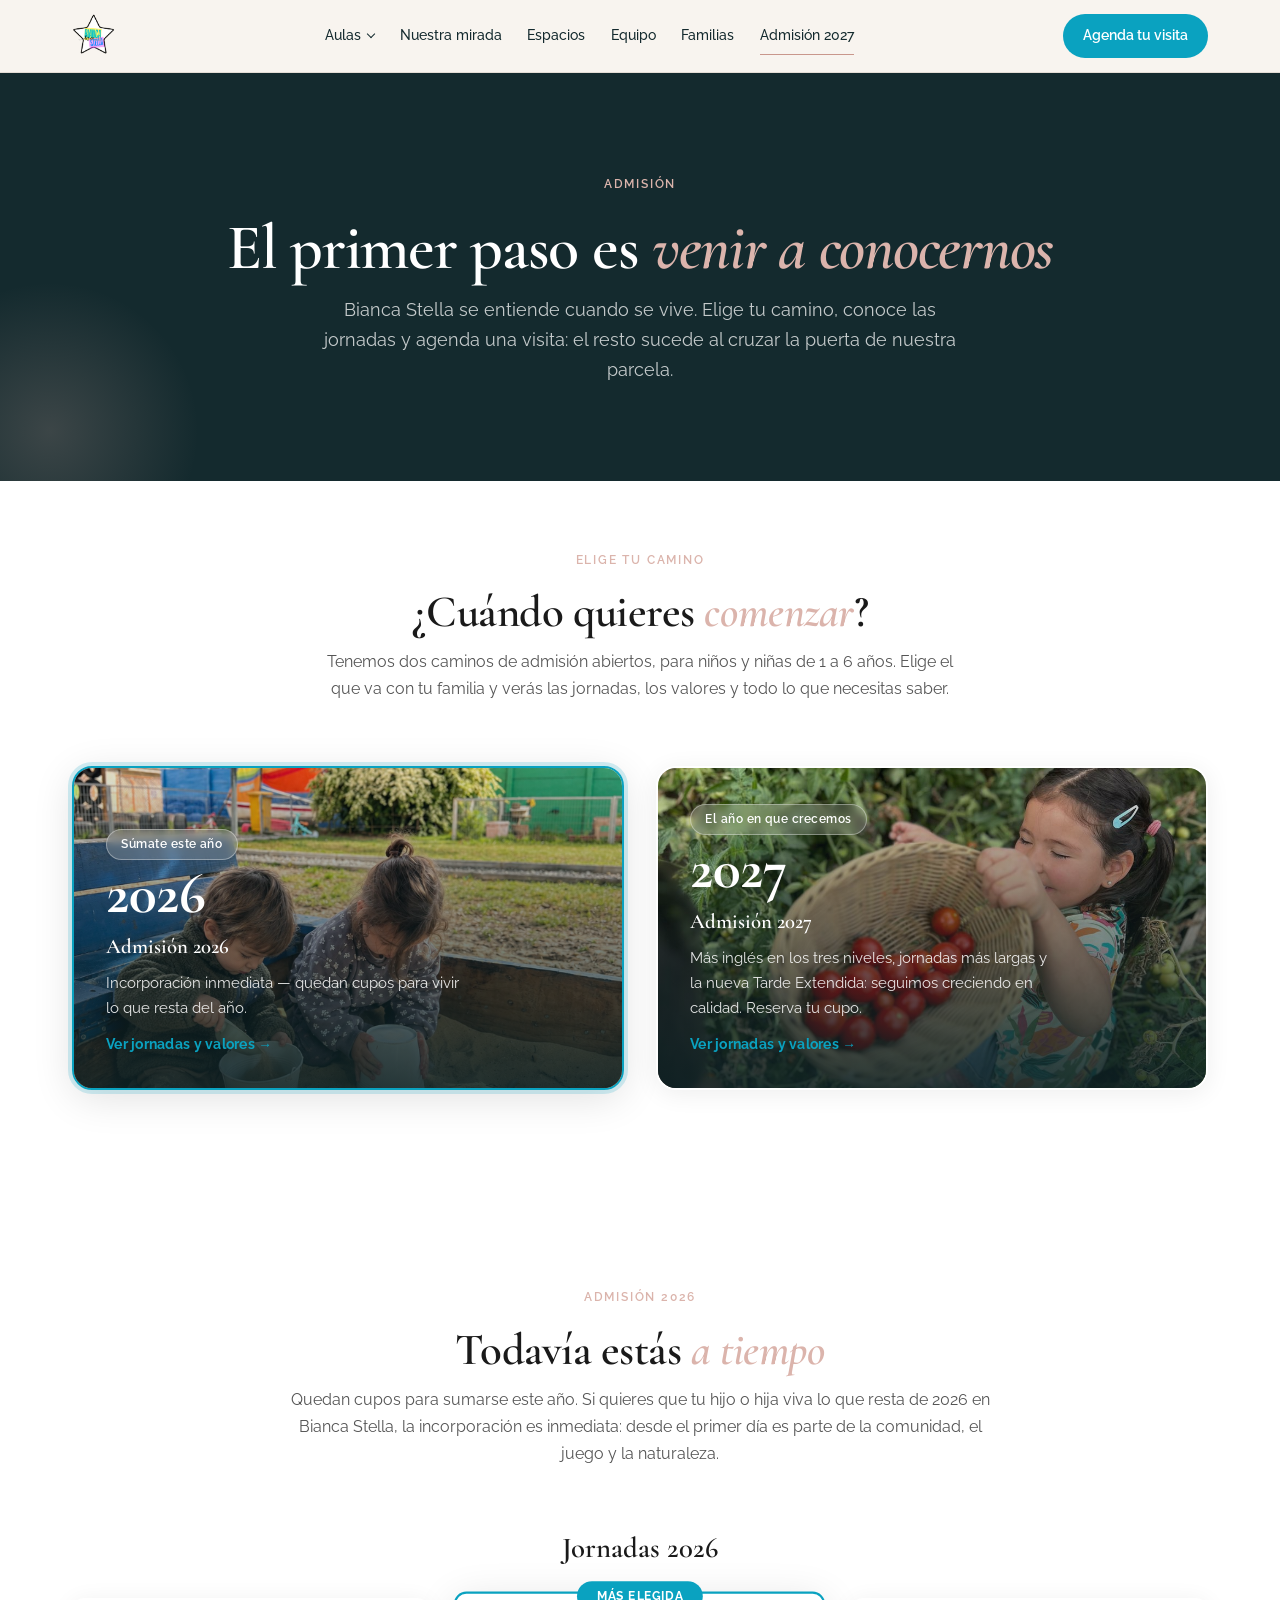
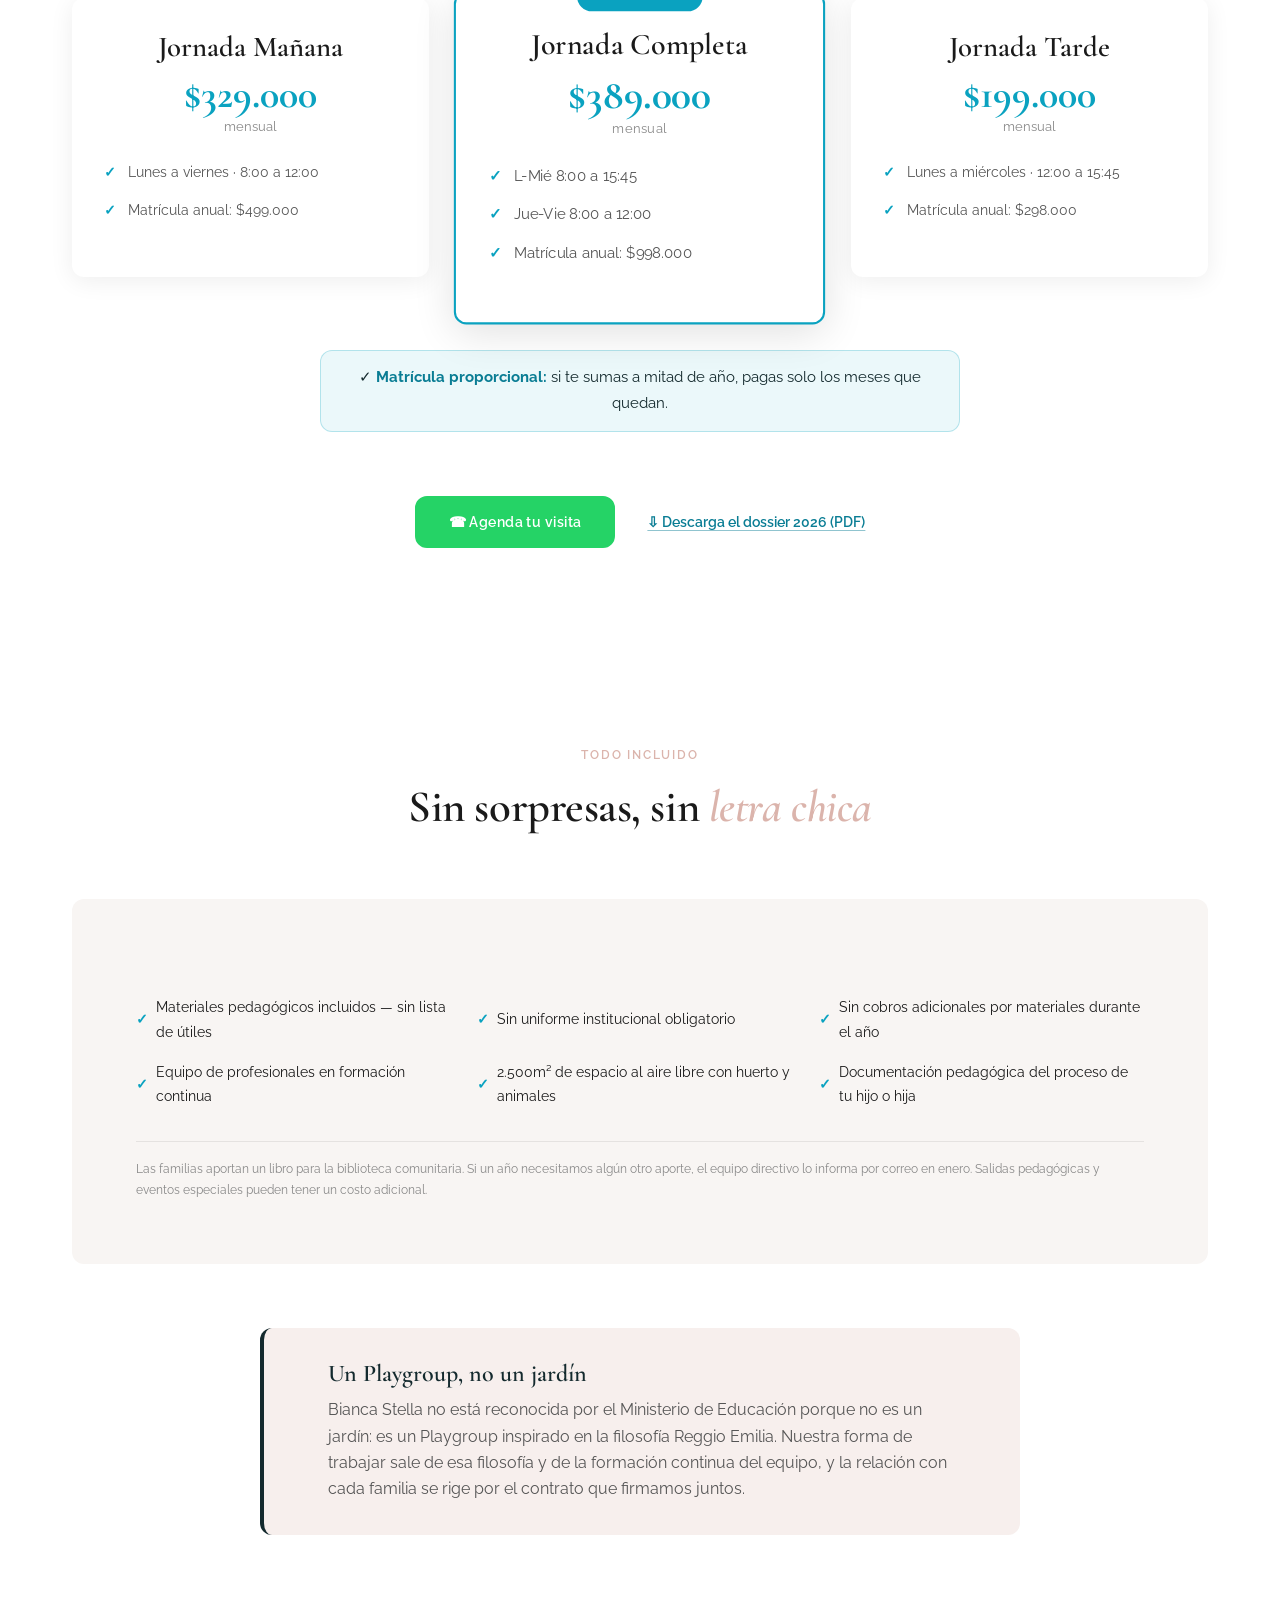
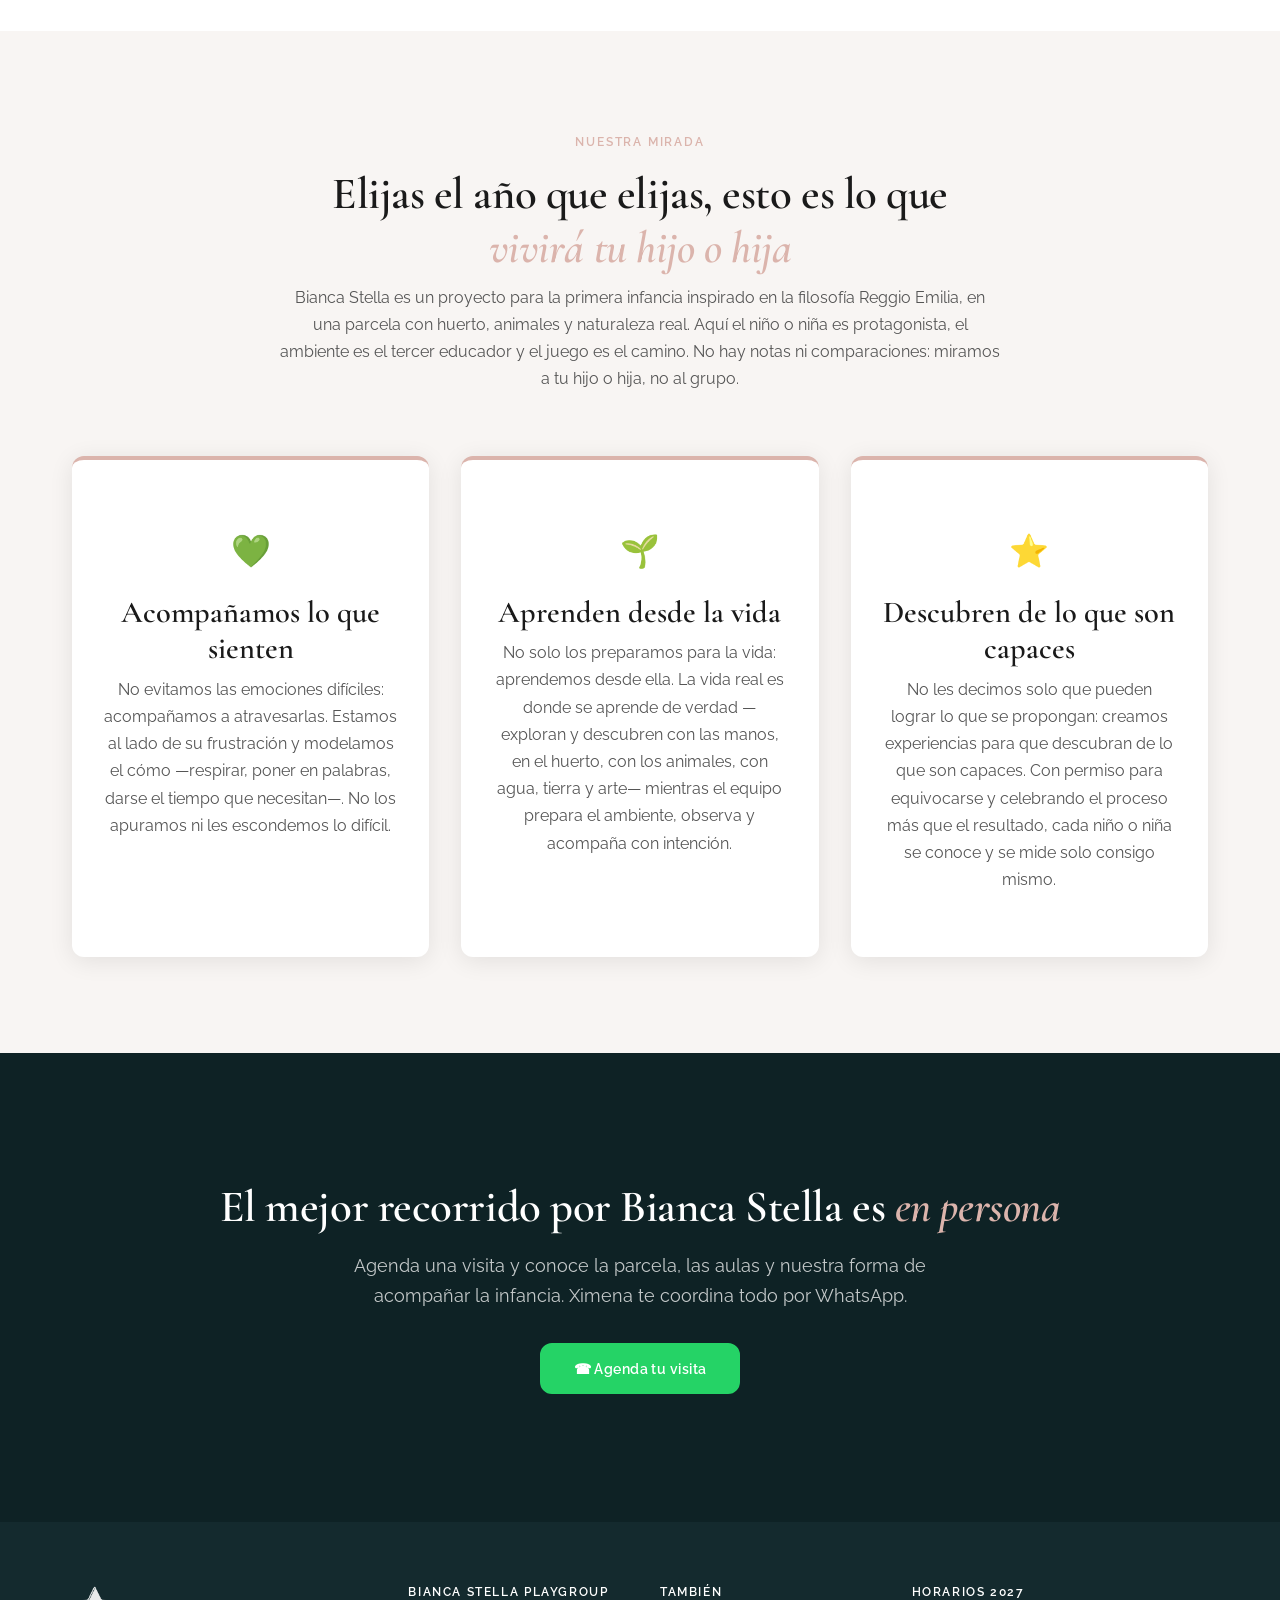
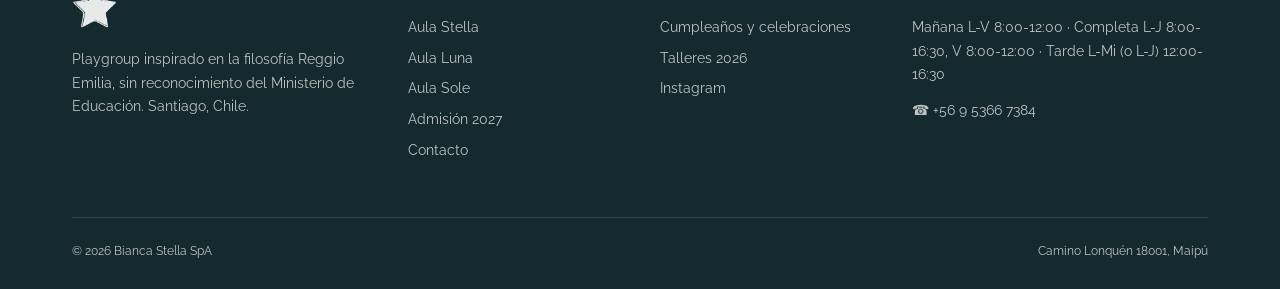
==== admision/index.html @ 2a69d79d "Rediseño: home como puerta + Nuestra mirada, Espacios, Equipo y Familias - Home más corta (de ~3.000" ====
<!DOCTYPE html>
<html lang="es">
<head>
  <meta charset="UTF-8">
  <meta name="viewport" content="width=device-width, initial-scale=1.0">
  <script>document.documentElement.className += ' js';</script>
  <title>Admisión 2027 | Jornadas y valores | Bianca Stella Playgroup</title>
  <meta name="description" content="Admisión 2027 a Bianca Stella Playgroup. Conoce las cuatro jornadas con su horario y su valor completo, descarga el dossier y agenda tu visita. Proyecto para la primera infancia inspirado en la filosofía Reggio Emilia.">
  <meta property="og:title" content="Admisión | Bianca Stella Playgroup">
  <meta property="og:description" content="Elige tu camino — Admisión 2026 o 2027 —, conoce las jornadas y agenda una visita a Bianca Stella.">
  <meta property="og:image" content="../img/hero.jpg">
  <meta property="og:url" content="https://biancastella.cl/admision">
  <meta property="og:type" content="website">
  <link rel="icon" href="../img/logo_bs.png" type="image/png">
  <link rel="preconnect" href="https://fonts.googleapis.com">
  <link rel="preconnect" href="https://fonts.gstatic.com" crossorigin>
  <link href="https://fonts.googleapis.com/css2?family=Cormorant+Garamond:ital,wght@0,400;0,600;0,700;1,400&family=Raleway:wght@300;400;500;600;700&display=swap" rel="stylesheet">
  <link rel="stylesheet" href="../css/styles.css?v=20261103b">
  <link rel="stylesheet" href="../css/paginas.css?v=20261103c">
  <!-- Google Tag Manager -->
  <script>(function(w,d,s,l,i){w[l]=w[l]||[];w[l].push({'gtm.start':new Date().getTime(),event:'gtm.js'});var f=d.getElementsByTagName(s)[0],j=d.createElement(s),dl=l!='dataLayer'?'&l='+l:'';j.async=true;j.src='https://www.googletagmanager.com/gtm.js?id='+i+dl;f.parentNode.insertBefore(j,f);})(window,document,'script','dataLayer','GTM-PHJHM3W');</script>
  <script type="application/ld+json">
{
  "@context": "https://schema.org",
  "@type": "LocalBusiness",
  "name": "Bianca Stella Playgroup",
  "description": "Proyecto para la primera infancia inspirado en la filosofía Reggio Emilia",
  "url": "https://biancastella.cl",
  "telephone": "+56953667384",
  "address": {
    "@type": "PostalAddress",
    "streetAddress": "Camino Lonquén 18001",
    "addressLocality": "Maipú",
    "addressCountry": "CL"
  },
  "priceRange": "$199.000 - $469.000 CLP/mes"
}
</script>
</head>
<body class="np-nav">

<nav class="nv" id="nv">
  <div class="np-cont">
    <a href="../" class="nv-logo"><img src="../img/logo_bs.png" alt="Bianca Stella"></a>
    <div class="nv-links">
      <div class="nv-drop">
        <button type="button">Aulas</button>
        <div class="nv-menu">
          <a href="../aula-stella/">Aula Stella <span>1 y 2 años</span></a>
          <a href="../aula-luna/">Aula Luna <span>2 y 3 años</span></a>
          <a href="../aula-sole/">Aula Sole <span>4 a 6 años</span></a>
        </div>
      </div>
      <a href="../nuestra-mirada/">Nuestra mirada</a><a href="../espacios/">Espacios</a><a href="../equipo/">Equipo</a><a href="../familias/">Familias</a>
      <a href="../admision/" class="activo">Admisión 2027</a>
    </div>
    <a href="https://wa.me/56953667384?text=Hola%21%20Vengo%20del%20sitio%20de%20Bianca%20Stella%20y%20quiero%20agendar%20una%20visita." class="nv-btn" target="_blank" rel="noopener">Agenda tu visita</a>
    <button class="nv-toggle" type="button" aria-label="Menú"><span></span><span></span><span></span></button>
  </div>
</nav>
<div class="nv-movil">
  <a href="../aula-stella/" class="sub">Aula Stella · 1 y 2 años</a>
  <a href="../aula-luna/" class="sub">Aula Luna · 2 y 3 años</a>
  <a href="../aula-sole/" class="sub">Aula Sole · 4 a 6 años</a>
  <a href="../nuestra-mirada/">Nuestra mirada</a><a href="../espacios/">Espacios</a><a href="../equipo/">Equipo</a><a href="../familias/">Familias</a>
  <a href="../admision/">Admisión 2027</a>
</div>

<!-- Page Hero -->
<section class="page-hero admision-hero">
  <div class="container">
    <div class="eyebrow">Admisión</div>
    <h1>El primer paso es <em>venir a conocernos</em></h1>
    <p>Bianca Stella se entiende cuando se vive. Elige tu camino, conoce las jornadas y agenda una visita: el resto sucede al cruzar la puerta de nuestra parcela.</p>
  </div>
  <div class="hero-accent"></div>
</section>

<!-- Path Chooser -->
<section class="section" style="padding-top:var(--space-lg);">
  <div class="container">
    <div style="text-align:center;max-width:640px;margin:0 auto var(--space-lg);">
      <span class="eyebrow anim">Elige tu camino</span>
      <h2 class="anim anim-delay-1">¿Cuándo quieres <em>comenzar</em>?</h2>
      <p class="anim anim-delay-2" style="margin-top:var(--space-xs);">Tenemos dos caminos de admisión abiertos, para niños y niñas de 1 a 6 años. Elige el que va con tu familia y verás las jornadas, los valores y todo lo que necesitas saber.</p>
    </div>

    <div class="path-chooser anim anim-delay-2">
      <button type="button" class="path-card" data-path="2026" aria-controls="panel-2026" aria-expanded="true">
        <img src="../img/ninos_exterior.jpg" alt="Niños y niñas explorando en Bianca Stella" loading="lazy">
        <span class="pc-overlay"></span>
        <span class="pc-content">
          <span class="pc-tag">Súmate este año</span>
          <span class="pc-year">2026</span>
          <span class="pc-title">Admisión 2026</span>
          <span class="pc-desc">Incorporación inmediata — quedan cupos para vivir lo que resta del año.</span>
          <span class="pc-go">Ver jornadas y valores &rarr;</span>
        </span>
      </button>
      <button type="button" class="path-card" data-path="2027" aria-controls="panel-2027" aria-expanded="false">
        <img src="../img/huerto.jpg" alt="Huerto y naturaleza de Bianca Stella" loading="lazy">
        <span class="pc-overlay"></span>
        <span class="pc-content">
          <span class="pc-tag">El año en que crecemos</span>
          <span class="pc-year">2027</span>
          <span class="pc-title">Admisión 2027</span>
          <span class="pc-desc">Más inglés en los tres niveles, jornadas más largas y la nueva Tarde Extendida: seguimos creciendo en calidad. Reserva tu cupo.</span>
          <span class="pc-go">Ver jornadas y valores &rarr;</span>
        </span>
      </button>
    </div>
  </div>
</section>

<!-- ============================================
     PANEL 2026
     ============================================ -->
<section class="path-panel" data-panel="2026" id="panel-2026">
  <div class="container">
    <div class="year-intro">
      <span class="eyebrow">Admisión 2026</span>
      <h2>Todavía estás <em>a tiempo</em></h2>
      <p>Quedan cupos para sumarse este año. Si quieres que tu hijo o hija viva lo que resta de 2026 en Bianca Stella, la incorporación es inmediata: desde el primer día es parte de la comunidad, el juego y la naturaleza.</p>
    </div>

    <h3 class="pricing-title">Jornadas 2026</h3>
    <div class="pricing-grid">
      <div class="pricing-card">
        <h3>Jornada Mañana</h3>
        <div class="price-amount">$329.000</div>
        <div class="price-period">mensual</div>
        <ul class="pricing-features">
          <li>Lunes a viernes · 8:00 a 12:00</li>
          <li>Matrícula anual: $499.000</li>
        </ul>
      </div>
      <div class="pricing-card featured">
        <span class="price-popular">Más elegida</span>
        <h3>Jornada Completa</h3>
        <div class="price-amount">$389.000</div>
        <div class="price-period">mensual</div>
        <ul class="pricing-features">
          <li>L-Mié 8:00 a 15:45</li>
          <li>Jue-Vie 8:00 a 12:00</li>
          <li>Matrícula anual: $998.000</li>
        </ul>
      </div>
      <div class="pricing-card">
        <h3>Jornada Tarde</h3>
        <div class="price-amount">$199.000</div>
        <div class="price-period">mensual</div>
        <ul class="pricing-features">
          <li>Lunes a miércoles · 12:00 a 15:45</li>
          <li>Matrícula anual: $298.000</li>
        </ul>
      </div>
    </div>

    <p class="offer-note">&#10003; <strong>Matrícula proporcional:</strong> si te sumas a mitad de año, pagas solo los meses que quedan.</p>

    <div class="panel-cta">
      <a href="https://wa.me/56953667384?text=Hola!%20Me%20interesa%20la%20Admisi%C3%B3n%202026%20de%20Bianca%20Stella%20y%20quiero%20agendar%20una%20visita." class="btn btn-wa" data-wa-source="admision-2026" target="_blank" rel="noopener">&#9742; Agenda tu visita</a>
      <div class="dossier-dropdown">
        <button type="button" class="dossier-link dossier-toggle" aria-expanded="false" aria-haspopup="true">&#8681; Descarga el dossier 2026 (PDF)</button>
        <div class="dossier-menu" role="menu">
          <a href="../dossiers/dossier-admision-2026-celular.pdf" target="_blank" rel="noopener" download role="menuitem">&#128241;&nbsp; Versión celular</a>
          <a href="../dossiers/dossier-admision-2026-compu.pdf" target="_blank" rel="noopener" download role="menuitem">&#128187;&nbsp; Versión computador</a>
        </div>
      </div>
    </div>
  </div>
</section>

<!-- ============================================
     PANEL 2027
     ============================================ -->
<section class="path-panel" data-panel="2027" id="panel-2027">
  <div class="container">
    <div class="year-intro">
      <span class="eyebrow">Admisión 2027</span>
      <h2>El año en que <em>crecemos en calidad</em>: más inglés y jornadas más largas</h2>
      <p>En 2027 damos un paso más: sumamos más inglés en los tres niveles, extendemos las tardes hasta las 16:30 y sumamos la tarde del jueves. Reserva tu cupo y sé parte del año en que Bianca Stella se hace aún mejor.</p>
    </div>

    <div class="calidad-block">
      <p>En Bianca Stella, mejorar nunca se detiene. Cada año invertimos en nuestro equipo y en nuestra pedagogía para acompañar a cada niño y niña con más calidad, y seguir siendo uno de los lugares donde mejor se vive la primera infancia en Chile. Grupos pequeños, una pedagogía inspirada en la filosofía Reggio Emilia y toda la atención puesta en quien importa: <em>tu hijo o hija</em>.</p>
    </div>

    <div class="ing27-aulas">
      <h3 class="pricing-title">&iquest;Qu&eacute; cambia en 2027?</h3>
      <h4 class="ing27-sub"><em>M&aacute;s ingl&eacute;s</em>, en los tres niveles</h4>
      <p class="ing27-intro">El ingl&eacute;s deja de ser una sesi&oacute;n y pasa a ser parte del d&iacute;a, con las mismas exploraciones de siempre.</p>
      <div class="ing-niveles">
        <div class="ing-nivel">
          <span class="ing-edad">1 y 2 a&ntilde;os</span>
          <h4>Aula Stella</h4>
          <p><strong>Dos adultos hablan en espa&ntilde;ol y uno en ingl&eacute;s</strong>, durante toda la jornada.</p>
        </div>
        <div class="ing-nivel">
          <span class="ing-edad">2 y 3 a&ntilde;os</span>
          <h4>Aula Luna</h4>
          <p><strong>Un adulto habla en espa&ntilde;ol y otro en ingl&eacute;s</strong>, durante toda la jornada.</p>
        </div>
        <div class="ing-nivel">
          <span class="ing-edad">4 a 6 a&ntilde;os</span>
          <h4>Aula Sole</h4>
          <p><strong>Un adulto que habla en espa&ntilde;ol y en ingl&eacute;s</strong>, con unas dos horas al d&iacute;a en ingl&eacute;s dentro de la jornada.</p>
        </div>
      </div>
      <p class="pricing-note">Incluido en la mensualidad, dentro de la jornada.</p>

      <h4 class="ing27-sub ing27-sub--2"><em>M&aacute;s tiempo</em>: las tardes hasta las 16:30 y el jueves con tarde</h4>
      <p class="ing27-intro">Las tardes se alargan hasta las 16:30 (hoy terminan a las 15:45), y el jueves suma tarde en la Jornada Completa y en la nueva Tarde Extendida (hoy el jueves termina a las 12:00). M&aacute;s tiempo para investigar y descubrir.</p>
    </div>

    <h3 class="pricing-title">Jornadas 2027</h3>
    <div class="pricing-grid pricing-grid--4">
      <div class="pricing-card">
        <h3>Jornada Mañana</h3>
        <div class="price-amount">$349.000</div>
        <div class="price-period">mensual</div>
        <ul class="pricing-features">
          <li>Lunes a viernes · 8:00 a 12:00</li>
          <li>Matrícula anual: $525.000</li>
        </ul>
      </div>
      <div class="pricing-card">
        <h3>Tarde Regular</h3>
        <div class="price-amount">$239.000</div>
        <div class="price-period">mensual</div>
        <ul class="pricing-features">
          <li>Lunes a miércoles · 12:00 a 16:30</li>
          <li>Matrícula anual: $349.000</li>
        </ul>
      </div>
      <div class="pricing-card">
        <span class="price-popular price-popular--rosa">Nueva jornada</span>
        <h3>Tarde Extendida</h3>
        <div class="price-amount">$299.000</div>
        <div class="price-period">mensual</div>
        <ul class="pricing-features">
          <li>Lunes a jueves · 12:00 a 16:30</li>
          <li>Suma la tarde del jueves</li>
          <li>Matrícula anual: $349.000</li>
        </ul>
      </div>
      <div class="pricing-card featured">
        <span class="price-popular">Más elegida</span>
        <h3>Jornada Completa</h3>
        <span class="tag-nuevo">Nuevo horario hasta 16:30</span>
        <div class="price-amount">$469.000</div>
        <div class="price-period">mensual</div>
        <ul class="pricing-features">
          <li>L-Jue 8:00 a 16:30</li>
          <li>Viernes 8:00 a 12:00</li>
          <li>Matrícula anual: $998.000</li>
        </ul>
      </div>
    </div>
    <p class="offer-note">&#10003; <strong>Facilidades de pago para la matrícula:</strong> puedes pagarla en cuotas — conversemos la opción que mejor te acomode en tu visita.</p>
    <p class="pricing-note">Segundo hijo o hija: 50% de descuento en la matrícula.</p>

    <div class="panel-cta">
      <a href="https://wa.me/56953667384?text=Hola!%20Me%20interesa%20la%20Admisi%C3%B3n%202027%20de%20Bianca%20Stella%20y%20quiero%20agendar%20una%20visita." class="btn btn-wa" data-wa-source="admision-2027" target="_blank" rel="noopener">&#9742; Agenda tu visita</a>
      <div class="dossier-dropdown">
        <button type="button" class="dossier-link dossier-toggle" aria-expanded="false" aria-haspopup="true">&#8681; Descarga el dossier 2027 (PDF)</button>
        <div class="dossier-menu" role="menu">
          <a href="../dossiers/dossier-admision-2027-celular.pdf" target="_blank" rel="noopener" download role="menuitem">&#128241;&nbsp; Versión celular</a>
          <a href="../dossiers/dossier-admision-2027-compu.pdf" target="_blank" rel="noopener" download role="menuitem">&#128187;&nbsp; Versión computador</a>
        </div>
      </div>
    </div>
  </div>
</section>

<!-- ============================================
     SHARED: Todo incluido
     ============================================ -->
<section class="section">
  <div class="container" style="text-align:center;">
    <span class="eyebrow anim">Todo incluido</span>
    <h2 class="anim anim-delay-1">Sin sorpresas, sin <em>letra chica</em></h2>
    <div class="included-block anim anim-delay-2" style="text-align:left;margin-top:var(--space-lg);">
      <div class="included-grid">
        <div class="included-item">Materiales pedagógicos incluidos — sin lista de útiles</div>
        <div class="included-item">Sin uniforme institucional obligatorio</div>
        <div class="included-item">Sin cobros adicionales por materiales durante el año</div>
        <div class="included-item">Equipo de profesionales en formación continua</div>
        <div class="included-item">2.500m² de espacio al aire libre con huerto y animales</div>
        <div class="included-item">Documentación pedagógica del proceso de tu hijo o hija</div>
      </div>
      <p class="legal-note">Las familias aportan un libro para la biblioteca comunitaria. Si un año necesitamos algún otro aporte, el equipo directivo lo informa por correo en enero. Salidas pedagógicas y eventos especiales pueden tener un costo adicional.</p>
    </div>
    <div class="aviso-playgroup anim">
      <h3>Un Playgroup, no un jard&iacute;n</h3>
      <p>Bianca Stella no est&aacute; reconocida por el Ministerio de Educaci&oacute;n porque no es un jard&iacute;n: es un Playgroup inspirado en la filosof&iacute;a Reggio Emilia. Nuestra forma de trabajar sale de esa filosof&iacute;a y de la formaci&oacute;n continua del equipo, y la relaci&oacute;n con cada familia se rige por el contrato que firmamos juntos.</p>
    </div>
  </div>
</section>

<!-- ============================================
     SHARED: Nuestra mirada (3 pilares Reggio)
     ============================================ -->
<section class="section section-light">
  <div class="container">
    <div style="text-align:center;max-width:720px;margin:0 auto var(--space-lg);">
      <span class="eyebrow anim">Nuestra mirada</span>
      <h2 class="anim anim-delay-1">Elijas el año que elijas, esto es lo que <em>vivirá tu hijo o hija</em></h2>
      <p class="anim anim-delay-2" style="margin-top:var(--space-xs);">Bianca Stella es un proyecto para la primera infancia inspirado en la filosofía Reggio Emilia, en una parcela con huerto, animales y naturaleza real. Aquí el niño o niña es protagonista, el ambiente es el tercer educador y el juego es el camino. No hay notas ni comparaciones: miramos a tu hijo o hija, no al grupo.</p>
    </div>

    <div class="pillars-grid">
      <div class="pillar-card card anim">
        <span class="pillar-emoji">&#x1F49A;</span>
        <h3>Acompañamos lo que sienten</h3>
        <p>No evitamos las emociones difíciles: acompañamos a atravesarlas. Estamos al lado de su frustración y modelamos el cómo —respirar, poner en palabras, darse el tiempo que necesitan—. No los apuramos ni les escondemos lo difícil.</p>
      </div>
      <div class="pillar-card card anim anim-delay-1">
        <span class="pillar-emoji">&#x1F331;</span>
        <h3>Aprenden desde la vida</h3>
        <p>No solo los preparamos para la vida: aprendemos desde ella. La vida real es donde se aprende de verdad —exploran y descubren con las manos, en el huerto, con los animales, con agua, tierra y arte— mientras el equipo prepara el ambiente, observa y acompaña con intención.</p>
      </div>
      <div class="pillar-card card anim anim-delay-2">
        <span class="pillar-emoji">&#x2B50;</span>
        <h3>Descubren de lo que son capaces</h3>
        <p>No les decimos solo que pueden lograr lo que se propongan: creamos experiencias para que descubran de lo que son capaces. Con permiso para equivocarse y celebrando el proceso más que el resultado, cada niño o niña se conoce y se mide solo consigo mismo.</p>
      </div>
    </div>
  </div>
</section>

<!-- SHARED: Final CTA -->
<section class="cta-final">
  <div class="container">
    <h2 class="anim">El mejor recorrido por Bianca Stella es <em>en persona</em></h2>
    <p class="anim anim-delay-1">Agenda una visita y conoce la parcela, las aulas y nuestra forma de acompañar la infancia. Ximena te coordina todo por WhatsApp.</p>
    <div class="cta-actions anim anim-delay-2">
      <a href="https://wa.me/56953667384?text=Hola!%20Quiero%20agendar%20una%20visita%20a%20Bianca%20Stella" class="btn btn-wa" data-wa-source="admision-cierre" target="_blank" rel="noopener">&#9742; Agenda tu visita</a>
    </div>
  </div>
</section>

<!-- Footer -->
<footer class="nf">
  <div class="np-cont">
    <div class="nf-grid">
      <div>
        <img src="../img/logo_bs.png" alt="Bianca Stella">
        <p>Playgroup inspirado en la filosofía Reggio Emilia, sin reconocimiento del Ministerio de Educación. Santiago, Chile.</p>
      </div>
      <div>
        <h4>Bianca Stella Playgroup</h4>
        <ul>
          <li><a href="../aula-stella/">Aula Stella</a></li>
          <li><a href="../aula-luna/">Aula Luna</a></li>
          <li><a href="../aula-sole/">Aula Sole</a></li>
          <li><a href="../admision/">Admisión 2027</a></li>
          <li><a href="../contacto/">Contacto</a></li>
        </ul>
      </div>
      <div>
        <h4>También</h4>
        <ul>
          <li><a href="../celebraciones/">Cumpleaños y celebraciones</a></li>
          <li><a href="../talleres/">Talleres 2026</a></li>
          <li><a href="https://www.instagram.com/biancastella.cl/" target="_blank" rel="noopener">Instagram</a></li>
        </ul>
      </div>
      <div>
        <h4>Horarios 2027</h4>
        <p>Mañana L-V 8:00-12:00 · Completa L-J 8:00-16:30, V 8:00-12:00 · Tarde L-Mi (o L-J) 12:00-16:30</p>
        <p style="margin-top:.8rem">&#9742; +56 9 5366 7384</p>
      </div>
    </div>
    <div class="nf-pie">
      <span>&copy; 2026 Bianca Stella SpA</span>
      <span>Camino Lonquén 18001, Maipú</span>
    </div>
  </div>
</footer>

<!-- GTM noscript -->
<noscript><iframe src="https://www.googletagmanager.com/ns.html?id=GTM-PHJHM3W" height="0" width="0" style="display:none;visibility:hidden"></iframe></noscript>
<!-- GA4 -->
<script async src="https://www.googletagmanager.com/gtag/js?id=G-V60WSFE5XG"></script>
<script>window.dataLayer=window.dataLayer||[];function gtag(){dataLayer.push(arguments);}gtag('js',new Date());gtag('config','G-V60WSFE5XG');</script>
<script src="../js/main.js"></script>
<script>
/* Admisión — selector de camino 2026 / 2027 */
(function () {
  var cards = document.querySelectorAll('.path-card[data-path]');
  var panels = document.querySelectorAll('.path-panel[data-panel]');
  var prefersReduced = matchMedia('(prefers-reduced-motion: reduce)').matches;

  function show(year, doScroll) {
    cards.forEach(function (c) {
      var on = c.dataset.path === year;
      c.classList.toggle('active', on);
      c.setAttribute('aria-expanded', on ? 'true' : 'false');
    });
    panels.forEach(function (p) { p.classList.toggle('active', p.dataset.panel === year); });
    if (doScroll) {
      var el = document.getElementById('panel-' + year);
      if (el) {
        var y = el.getBoundingClientRect().top + window.scrollY - 80;
        window.scrollTo({ top: y, behavior: prefersReduced ? 'auto' : 'smooth' });
      }
    }
  }

  cards.forEach(function (c) {
    c.addEventListener('click', function () { show(c.dataset.path, true); });
  });

  // Footer / deep-link jumps
  document.querySelectorAll('[data-jump]').forEach(function (a) {
    a.addEventListener('click', function (e) { e.preventDefault(); show(a.dataset.jump, true); });
  });

  // Dossier — desplegable celular / computador
  function closeDossiers(except) {
    document.querySelectorAll('.dossier-dropdown.open').forEach(function (o) {
      if (o !== except) {
        o.classList.remove('open');
        var b = o.querySelector('.dossier-toggle');
        if (b) b.setAttribute('aria-expanded', 'false');
      }
    });
  }
  document.querySelectorAll('.dossier-toggle').forEach(function (btn) {
    btn.addEventListener('click', function (e) {
      e.stopPropagation();
      var dd = btn.closest('.dossier-dropdown');
      var open = dd.classList.toggle('open');
      btn.setAttribute('aria-expanded', open ? 'true' : 'false');
      closeDossiers(open ? dd : null);
    });
  });
  document.addEventListener('click', function () { closeDossiers(null); });
  document.addEventListener('keydown', function (e) { if (e.key === 'Escape') closeDossiers(null); });

  // Default + deep-link support (#2027 / #panel-2027)
  var h = (location.hash || '').replace('#', '');
  if (h === '2027' || h === 'panel-2027') { show('2027', true); }
  else { show('2026', false); }
})();
</script>
<script>
  const nv = document.getElementById('nv');
  nv.querySelector('.nv-toggle').addEventListener('click', () => nv.classList.toggle('nv-abierto'));
</script>
</body>
</html>
---- css/styles.css ----
/* ============================================
   BIANCA STELLA — Global Stylesheet
   Modern & Data-Driven visual direction
   ============================================ */

/* ---------- Custom Properties ---------- */
:root {
  /* Colors */
  --rosa: #dbb4ac;
  --rosa-light: #f7efed;
  --verde: #142a2e;
  --verde-deep: #0e2225;
  --turquesa: #0AA2C0;
  --gris-cool: #f0f4f5;
  --gris-warm: #f8f5f3;
  --white: #ffffff;
  --black: #0d0d0d;
  --text-dark: #1a1a1a;
  --text-light: #555555;
  --text-muted: #888888;
  --wa-green: #25D366;
  --wa-green-hover: #1ebe5d;
  --overlay: rgba(14, 34, 37, 0.65);

  /* Fonts */
  --font-display: 'Cormorant Garamond', serif;
  --font-body: 'Raleway', sans-serif;

  /* Spacing */
  --space-xs: 0.5rem;
  --space-sm: 1rem;
  --space-md: 2rem;
  --space-lg: 4rem;
  --space-xl: 6rem;
  --space-2xl: 8rem;

  /* Radius */
  --radius-sm: 6px;
  --radius-md: 12px;
  --radius-lg: 20px;
  --radius-full: 9999px;

  /* Shadows */
  --shadow-sm: 0 2px 8px rgba(0, 0, 0, 0.06);
  --shadow-md: 0 4px 20px rgba(0, 0, 0, 0.08);
  --shadow-lg: 0 8px 40px rgba(0, 0, 0, 0.12);
  --shadow-card: 0 4px 24px rgba(0, 0, 0, 0.07);

  /* Transitions */
  --ease-out: cubic-bezier(0.16, 1, 0.3, 1);
  --transition-fast: 200ms var(--ease-out);
  --transition-base: 350ms var(--ease-out);
  --transition-slow: 600ms var(--ease-out);
}

/* ---------- Reset ---------- */
*,
*::before,
*::after {
  margin: 0;
  padding: 0;
  box-sizing: border-box;
}

html {
  scroll-behavior: smooth;
  -webkit-text-size-adjust: 100%;
}

body {
  font-family: var(--font-body);
  font-size: 1rem;
  line-height: 1.7;
  color: var(--text-dark);
  background: var(--white);
  -webkit-font-smoothing: antialiased;
  -moz-osx-font-smoothing: grayscale;
  overflow-x: hidden;
}

img {
  display: block;
  max-width: 100%;
  height: auto;
}

a {
  color: inherit;
  text-decoration: none;
  transition: color var(--transition-fast);
}

ul {
  list-style: none;
}

button {
  font: inherit;
  cursor: pointer;
  border: none;
  background: none;
}

/* ---------- Typography ---------- */
h1, h2, h3, h4, h5, h6 {
  font-family: var(--font-display);
  font-weight: 600;
  line-height: 1.2;
  color: var(--text-dark);
}

h1 {
  font-size: clamp(2.4rem, 5vw, 4rem);
  letter-spacing: -0.02em;
}

h2 {
  font-size: clamp(1.8rem, 3.5vw, 2.8rem);
  letter-spacing: -0.01em;
}

h3 {
  font-size: clamp(1.3rem, 2.5vw, 1.8rem);
}

p {
  color: var(--text-light);
}

strong {
  font-weight: 700;
}

em {
  color: var(--rosa);
  font-style: italic;
}

/* ---------- Layout ---------- */
.container {
  width: 100%;
  max-width: 1200px;
  margin: 0 auto;
  padding: 0 var(--space-md);
}

.section {
  padding: var(--space-xl) 0;
}

.section-dark {
  background: var(--verde);
  color: var(--white);
}

.section-dark h1,
.section-dark h2,
.section-dark h3,
.section-dark h4 {
  color: var(--white);
}

.section-dark p {
  color: rgba(255, 255, 255, 0.8);
}

.section-light {
  background: var(--gris-warm);
}

.section-rosa {
  background: var(--rosa-light);
}

/* ---------- Eyebrow ---------- */
.eyebrow {
  display: inline-block;
  font-family: var(--font-body);
  font-size: 0.75rem;
  font-weight: 600;
  letter-spacing: 0.15em;
  text-transform: uppercase;
  color: var(--rosa);
  margin-bottom: var(--space-sm);
}

/* ---------- Buttons ---------- */
.btn {
  display: inline-flex;
  align-items: center;
  justify-content: center;
  gap: 0.5rem;
  padding: 0.95rem 2rem;
  font-family: var(--font-body);
  font-size: 0.9rem;
  font-weight: 600;
  letter-spacing: 0.03em;
  border-radius: var(--radius-md);
  transition: all var(--transition-base);
  cursor: pointer;
  border: 2px solid transparent;
  text-align: center;
  line-height: 1.2;
}

.btn-primary {
  background: var(--turquesa);
  color: var(--white);
  border-color: var(--turquesa);
  box-shadow: 0 6px 20px rgba(10, 162, 192, 0.38);
}
.btn-primary:hover { box-shadow: 0 9px 26px rgba(10, 162, 192, 0.5); transform: translateY(-2px); }

.btn-primary:hover {
  background: #0891ad;
  border-color: #0891ad;
  transform: translateY(-2px);
  box-shadow: 0 6px 20px rgba(10, 162, 192, 0.35);
}

.btn-wa {
  background: var(--wa-green);
  color: var(--white);
  border-color: var(--wa-green);
}

.btn-wa:hover {
  background: var(--wa-green-hover);
  border-color: var(--wa-green-hover);
  transform: translateY(-2px);
  box-shadow: 0 6px 20px rgba(37, 211, 102, 0.35);
}

.btn-outline {
  background: rgba(255, 255, 255, 0.10);
  color: var(--turquesa);
  border-color: var(--turquesa);
  backdrop-filter: blur(6px);
  -webkit-backdrop-filter: blur(6px);
}
.btn-outline:hover { background: rgba(255, 255, 255, 0.20); transform: translateY(-2px); }

.btn-outline:hover {
  background: var(--turquesa);
  color: var(--white);
  transform: translateY(-2px);
}

.section-dark .btn-outline {
  color: var(--white);
  border-color: var(--white);
}

.section-dark .btn-outline:hover {
  background: var(--white);
  color: var(--verde);
}

/* ---------- Cards ---------- */
.card {
  background: var(--white);
  border-radius: var(--radius-md);
  padding: var(--space-md);
  box-shadow: var(--shadow-card);
  transition: transform var(--transition-base), box-shadow var(--transition-base);
}

.card:hover {
  transform: translateY(-4px);
  box-shadow: var(--shadow-lg);
}

.card-bordered {
  border-top: 4px solid var(--turquesa);
}

.card-dark {
  background: rgba(255, 255, 255, 0.06);
  backdrop-filter: blur(12px);
  -webkit-backdrop-filter: blur(12px);
  border: 1px solid rgba(255, 255, 255, 0.1);
  color: var(--white);
  border-radius: var(--radius-md);
  padding: var(--space-md);
  transition: transform var(--transition-base), box-shadow var(--transition-base);
}

.card-dark:hover {
  transform: translateY(-4px);
  box-shadow: 0 8px 32px rgba(0, 0, 0, 0.3);
}

.card-dark p {
  color: rgba(255, 255, 255, 0.85);
}

/* ---------- Navbar ---------- */
.navbar {
  position: fixed;
  top: 0;
  left: 0;
  width: 100%;
  z-index: 1000;
  padding: 1.25rem 0;
  background: transparent;
  transition: background var(--transition-base), padding var(--transition-base), box-shadow var(--transition-base);
}

/* Sobre la foto el menú no tiene fondo propio: una sombra muy suave
   desde el borde superior le devuelve contraste sin parecer una barra. */
.navbar.transparent::before {
  content: '';
  position: absolute;
  inset: -20px 0 auto 0;
  height: 150px;
  pointer-events: none;
  background: linear-gradient(to bottom, rgba(10, 26, 29, 0.55) 0%, rgba(10, 26, 29, 0.28) 45%, rgba(10, 26, 29, 0) 100%);
}
.navbar.transparent .nav-links a,
.navbar.transparent .nav-tel,
.navbar.transparent .nav-toggle {
  text-shadow: 0 1px 6px rgba(10, 26, 29, 0.75);
}

.navbar.scrolled {
  background: rgba(255, 255, 255, 0.97);
  backdrop-filter: blur(10px);
  -webkit-backdrop-filter: blur(10px);
  padding: 0.75rem 0;
  box-shadow: var(--shadow-sm);
}

.navbar .container {
  display: flex;
  align-items: center;
  justify-content: space-between;
}

.nav-logo img {
  height: 48px;
  transition: height var(--transition-base);
}

.navbar.scrolled .nav-logo img {
  height: 38px;
}

.nav-links {
  display: flex;
  align-items: center;
  gap: 2rem;
}

.nav-links a {
  font-size: 0.875rem;
  font-weight: 500;
  color: var(--white);
  position: relative;
  padding: 0.25rem 0;
  transition: color var(--transition-fast);
}

.nav-links a::after {
  content: '';
  position: absolute;
  bottom: 0;
  left: 0;
  width: 0;
  height: 2px;
  background: var(--turquesa);
  transition: width var(--transition-base);
}

.nav-links a:hover::after,
.nav-links a.active::after {
  width: 100%;
}

.navbar.scrolled .nav-links a {
  color: var(--text-dark);
}

.nav-cta {
  display: flex;
  align-items: center;
  gap: 1rem;
}

.nav-cta .btn {
  padding: 0.625rem 1.5rem;
  font-size: 0.8rem;
}

.nav-toggle {
  display: none;
  flex-direction: column;
  gap: 5px;
  width: 28px;
  cursor: pointer;
  z-index: 1010;
}

.nav-toggle span {
  display: block;
  width: 100%;
  height: 2px;
  background: var(--white);
  border-radius: 2px;
  transition: all var(--transition-base);
}

.navbar.scrolled .nav-toggle span {
  background: var(--text-dark);
}

.nav-toggle.active span:nth-child(1) {
  transform: rotate(45deg) translate(5px, 5px);
}

.nav-toggle.active span:nth-child(2) {
  opacity: 0;
}

.nav-toggle.active span:nth-child(3) {
  transform: rotate(-45deg) translate(5px, -5px);
}

/* ---------- Nav Mobile (Offcanvas) ---------- */
.nav-mobile {
  position: fixed;
  top: 0;
  right: -100%;
  width: 100%;
  height: 100vh;
  height: 100dvh;
  background: var(--verde-deep);
  z-index: 1005;
  display: flex;
  flex-direction: column;
  align-items: center;
  justify-content: center;
  gap: 2rem;
  transition: right var(--transition-base);
}

.nav-mobile.open {
  right: 0;
}

.nav-mobile a {
  font-family: var(--font-display);
  font-size: 1.8rem;
  color: var(--white);
  font-weight: 500;
  transition: color var(--transition-fast);
}

.nav-mobile a:hover {
  color: var(--turquesa);
}

.nav-mobile .btn {
  margin-top: 1rem;
}

/* ---------- Footer ---------- */
.footer {
  background: var(--verde-deep);
  color: rgba(255, 255, 255, 0.7);
  padding: var(--space-xl) 0 var(--space-md);
}

.footer-grid {
  display: grid;
  grid-template-columns: 1.5fr 1fr 1fr 1fr;
  gap: var(--space-lg);
  margin-bottom: var(--space-lg);
}

.footer-brand p {
  color: rgba(255, 255, 255, 0.6);
  font-size: 0.9rem;
  margin-top: var(--space-sm);
}

.footer-brand img {
  height: 44px;
  margin-bottom: var(--space-sm);
}

.footer h4 {
  font-family: var(--font-body);
  font-size: 0.85rem;
  font-weight: 600;
  letter-spacing: 0.08em;
  text-transform: uppercase;
  color: var(--white);
  margin-bottom: var(--space-sm);
}

.footer ul li {
  margin-bottom: 0.5rem;
}

.footer ul a {
  font-size: 0.9rem;
  color: rgba(255, 255, 255, 0.6);
  transition: color var(--transition-fast);
}

.footer ul a:hover {
  color: var(--turquesa);
}

.footer-bottom {
  border-top: 1px solid rgba(255, 255, 255, 0.1);
  padding-top: var(--space-md);
  display: flex;
  align-items: center;
  justify-content: space-between;
  font-size: 0.8rem;
}

.footer-bottom a:hover {
  color: var(--turquesa);
}

/* ---------- Animations ---------- */
.anim {
  opacity: 0;
  transform: translateY(30px);
  transition: opacity 0.7s var(--ease-out), transform 0.7s var(--ease-out);
}

.anim.visible {
  opacity: 1;
  transform: translateY(0);
}

.anim-delay-1 { transition-delay: 100ms; }
.anim-delay-2 { transition-delay: 200ms; }
.anim-delay-3 { transition-delay: 300ms; }
.anim-delay-4 { transition-delay: 400ms; }
.anim-delay-5 { transition-delay: 500ms; }

@media (prefers-reduced-motion: reduce) {
  .anim {
    opacity: 1;
    transform: none;
    transition: none;
  }
}

/* ---------- Stats Bar ---------- */
.stats-bar {
  background: var(--verde-deep);
  padding: var(--space-md) 0;
}

.stats-bar .container {
  display: flex;
  align-items: center;
  justify-content: center;
  gap: var(--space-lg);
}

.stat-item {
  text-align: center;
}

.stat-number {
  font-family: var(--font-display);
  font-size: clamp(2rem, 4vw, 3rem);
  font-weight: 700;
  color: var(--turquesa);
  line-height: 1;
}

.stat-label {
  font-size: 0.8rem;
  color: rgba(255, 255, 255, 0.7);
  text-transform: uppercase;
  letter-spacing: 0.08em;
  margin-top: 0.25rem;
}

/* ---------- Hero ---------- */
.hero {
  position: relative;
  min-height: 100vh;
  display: grid;
  grid-template-columns: 1fr 1fr;
  background: var(--verde);
  overflow: hidden;
}

.hero-content {
  display: flex;
  flex-direction: column;
  justify-content: center;
  padding: var(--space-2xl) var(--space-lg);
  position: relative;
  z-index: 2;
}

.hero-content h1 {
  color: var(--white);
  margin-bottom: var(--space-sm);
}

.hero-content p {
  color: rgba(255, 255, 255, 0.8);
  font-size: 1.1rem;
  max-width: 500px;
  margin-bottom: var(--space-md);
}

.hero-actions {
  display: flex;
  gap: var(--space-sm);
  flex-wrap: wrap;
}

.hero-badge {
  display: inline-flex;
  align-items: center;
  gap: 0.5rem;
  background: rgba(10, 162, 192, 0.15);
  border: 1px solid rgba(10, 162, 192, 0.3);
  color: var(--turquesa);
  padding: 0.5rem 1rem;
  border-radius: var(--radius-full);
  font-size: 0.8rem;
  font-weight: 600;
  margin-bottom: var(--space-md);
  animation: badge-pulse 2.5s ease-in-out infinite;
}

@keyframes badge-pulse {
  0%, 100% { box-shadow: 0 0 0 0 rgba(10, 162, 192, 0.25); }
  50% { box-shadow: 0 0 0 10px rgba(10, 162, 192, 0); }
}

.hero-image {
  position: relative;
  overflow: hidden;
}

.hero-image img {
  width: 100%;
  height: 100%;
  object-fit: cover;
}

.hero-accent {
  position: absolute;
  width: 300px;
  height: 300px;
  border-radius: 50%;
  background: radial-gradient(circle, rgba(219, 180, 172, 0.2) 0%, transparent 70%);
  bottom: -100px;
  left: -100px;
  z-index: 1;
  animation: float-accent 8s ease-in-out infinite;
}

@keyframes float-accent {
  0%, 100% { transform: translate(0, 0); }
  50% { transform: translate(20px, -30px); }
}

/* ---------- Pillars ---------- */
.pillars-grid {
  display: grid;
  grid-template-columns: repeat(3, 1fr);
  gap: var(--space-md);
}

.pillar-card {
  text-align: center;
  padding: var(--space-lg) var(--space-md);
  border-top: 4px solid var(--rosa);
  box-shadow: 0 4px 24px rgba(0, 0, 0, 0.09);
}

.pillar-card:hover {
  box-shadow: 0 8px 36px rgba(0, 0, 0, 0.14);
}

.pillar-icon {
  width: 64px;
  height: 64px;
  margin: 0 auto var(--space-sm);
}

.pillar-card h3 {
  margin-bottom: var(--space-xs);
  font-size: clamp(1.4rem, 2.5vw, 1.9rem);
}

.pillar-emoji {
  display: block;
  font-size: 2rem;
  margin-bottom: var(--space-sm);
}

/* ---------- Impact Phrase ---------- */
.impact-phrase {
  text-align: center;
  max-width: 800px;
  margin: 0 auto;
  padding: var(--space-lg);
  border: 2px solid var(--rosa);
  border-radius: var(--radius-md);
  background: rgba(219, 180, 172, 0.08);
}

.impact-phrase h2 {
  font-size: clamp(1.5rem, 3vw, 2.2rem);
  font-weight: 500;
}

/* ---------- Dark Section Sub-blocks ---------- */
.dark-sub-block {
  padding: var(--space-lg) 0;
  border-bottom: 1px solid rgba(255, 255, 255, 0.06);
}

.dark-sub-block:last-child {
  border-bottom: none;
}

.dark-sub-block--lighter {
  background: rgba(255, 255, 255, 0.03);
  border-radius: var(--radius-md);
  padding: var(--space-lg);
  margin-bottom: var(--space-lg);
}

/* ---------- Method Steps ---------- */
.method-steps {
  display: grid;
  grid-template-columns: repeat(4, 1fr);
  gap: var(--space-md);
  position: relative;
}

.method-step {
  text-align: center;
  position: relative;
  padding: var(--space-md) var(--space-sm);
  background: rgba(255, 255, 255, 0.05);
  border-radius: var(--radius-md);
  border: 1px solid rgba(255, 255, 255, 0.08);
}

.method-step:not(:last-child)::after {
  content: '\2192';
  position: absolute;
  right: -1rem;
  top: 2.5rem;
  font-size: 1.5rem;
  color: var(--turquesa);
  font-weight: 300;
}

.step-number {
  width: 48px;
  height: 48px;
  border-radius: 50%;
  background: var(--turquesa);
  color: var(--white);
  font-family: var(--font-display);
  font-size: 1.3rem;
  font-weight: 700;
  display: flex;
  align-items: center;
  justify-content: center;
  margin: 0 auto var(--space-sm);
}

/* ---------- Comparison ---------- */
.comparison-grid {
  display: grid;
  grid-template-columns: 1fr 1fr;
  gap: var(--space-md);
  align-items: stretch;
}

.comparison-col {
  padding: var(--space-md);
  border-radius: var(--radius-md);
}

.comparison-col.typical {
  background: rgba(255, 255, 255, 0.04);
  color: var(--text-muted);
  border: 1px solid rgba(255, 255, 255, 0.08);
  opacity: 0.75;
}

.comparison-col.bs-way {
  background: rgba(10, 162, 192, 0.1);
  border: 2px solid var(--turquesa);
  box-shadow: 0 0 30px rgba(10, 162, 192, 0.1);
}

.comparison-col h3 {
  margin-bottom: var(--space-sm);
}

.comparison-col ul li {
  padding: 0.5rem 0;
  padding-left: 1.5rem;
  position: relative;
  font-size: 0.95rem;
}

.comparison-col.typical ul li::before {
  content: '\2717';
  position: absolute;
  left: 0;
  color: var(--text-muted);
}

.comparison-col.bs-way ul li::before {
  content: '\2713';
  position: absolute;
  left: 0;
  color: var(--turquesa);
  font-weight: 700;
}

/* ---------- Results Grid ---------- */
.results-grid {
  display: grid;
  grid-template-columns: repeat(5, 1fr);
  gap: var(--space-md);
}

.result-item {
  text-align: center;
  background: rgba(255, 255, 255, 0.05);
  border-radius: var(--radius-md);
  padding: var(--space-md) var(--space-sm);
  border: 1px solid rgba(255, 255, 255, 0.06);
}

.result-icon {
  font-size: 2rem;
  margin-bottom: var(--space-xs);
}

.result-item h4 {
  font-family: var(--font-body);
  font-size: 0.9rem;
  font-weight: 600;
}

/* ---------- Mosaic Grid ---------- */
.mosaic-grid {
  display: grid;
  grid-template-columns: repeat(4, 1fr);
  gap: var(--space-sm);
}

.mosaic-item {
  border-radius: var(--radius-md);
  overflow: hidden;
  position: relative;
}

.mosaic-item img {
  width: 100%;
  height: 100%;
  object-fit: cover;
  transition: transform var(--transition-slow);
}

.mosaic-item:hover img {
  transform: scale(1.05);
}

.mosaic-wide {
  grid-column: span 2;
}

/* ---------- Aulas Grid ---------- */
.aulas-grid {
  display: grid;
  grid-template-columns: repeat(3, 1fr);
  gap: var(--space-md);
}

.aula-card {
  background: var(--white);
  border-radius: var(--radius-md);
  padding: var(--space-md);
  box-shadow: var(--shadow-card);
  position: relative;
  transition: transform var(--transition-base), box-shadow var(--transition-base);
}

.aula-card:hover {
  transform: translateY(-4px);
  box-shadow: var(--shadow-lg);
}

.age-badge {
  display: inline-block;
  background: var(--turquesa);
  color: var(--white);
  padding: 0.25rem 0.75rem;
  border-radius: var(--radius-full);
  font-size: 0.75rem;
  font-weight: 600;
  margin-bottom: var(--space-sm);
}

.aula-tags {
  display: flex;
  flex-wrap: wrap;
  gap: 0.4rem;
  margin-top: var(--space-sm);
}

.aula-tags span {
  background: var(--gris-cool);
  padding: 0.2rem 0.6rem;
  border-radius: var(--radius-full);
  font-size: 0.75rem;
  color: var(--text-muted);
}

/* ---------- Ateliers Grid ---------- */
.ateliers-grid {
  display: grid;
  grid-template-columns: repeat(3, 1fr);
  gap: var(--space-md);
}

.atelier-card {
  background: var(--white);
  border-radius: var(--radius-md);
  border-left: 4px solid var(--turquesa);
  padding: var(--space-md);
  box-shadow: var(--shadow-sm);
  transition: transform var(--transition-base), box-shadow var(--transition-base);
}

.atelier-card:hover {
  transform: translateY(-4px);
  box-shadow: var(--shadow-md);
}

.atelier-card h3 {
  margin-bottom: var(--space-xs);
}

/* ---------- Testimonials Grid ---------- */
.testimonials-grid {
  display: grid;
  grid-template-columns: repeat(2, 1fr);
  gap: var(--space-md);
}

.testimonial-card {
  position: relative;
  padding: var(--space-md) var(--space-md) var(--space-md) calc(var(--space-md) + 0.5rem);
}

.testimonial-card::before {
  content: '\201C';
  position: absolute;
  top: 0.5rem;
  left: 0.75rem;
  font-family: var(--font-display);
  font-size: 4rem;
  color: var(--turquesa);
  opacity: 0.4;
  line-height: 1;
}

.testimonial-card .author {
  margin-top: var(--space-sm);
  font-size: 0.85rem;
  font-weight: 600;
  color: var(--turquesa);
}

/* ---------- Pricing Grid ---------- */
.pricing-grid {
  display: grid;
  grid-template-columns: repeat(3, 1fr);
  gap: var(--space-md);
  align-items: start;
}

.pricing-card {
  background: var(--white);
  border-radius: var(--radius-md);
  padding: var(--space-md);
  box-shadow: var(--shadow-card);
  text-align: center;
  position: relative;
  transition: transform var(--transition-base), box-shadow var(--transition-base);
}

.pricing-card:hover {
  transform: translateY(-4px);
  box-shadow: var(--shadow-lg);
}

.pricing-card.featured {
  border: 2px solid var(--turquesa);
  transform: scale(1.04);
  box-shadow: var(--shadow-lg);
}

.pricing-card.featured:hover {
  transform: scale(1.04) translateY(-4px);
}

.price-popular {
  position: absolute;
  top: -12px;
  left: 50%;
  transform: translateX(-50%);
  background: var(--turquesa);
  color: var(--white);
  padding: 0.3rem 1.2rem;
  border-radius: var(--radius-full);
  font-size: 0.7rem;
  font-weight: 700;
  letter-spacing: 0.08em;
  text-transform: uppercase;
  white-space: nowrap;
}

.pricing-card h3 {
  margin-bottom: var(--space-xs);
}

.price-amount {
  font-family: var(--font-display);
  font-size: 2.5rem;
  font-weight: 700;
  color: var(--turquesa);
  line-height: 1.1;
}

.price-period {
  font-size: 0.8rem;
  color: var(--text-muted);
}

.pricing-features {
  text-align: left;
  margin: var(--space-sm) 0;
}

.pricing-features li {
  padding: 0.4rem 0;
  padding-left: 1.5rem;
  position: relative;
  font-size: 0.9rem;
  color: var(--text-light);
}

.pricing-features li::before {
  content: '\2713';
  position: absolute;
  left: 0;
  color: var(--turquesa);
  font-weight: 700;
}

/* ---------- Included Block ---------- */
.included-block {
  background: var(--gris-warm);
  border-radius: var(--radius-md);
  padding: var(--space-lg);
}

.included-grid {
  display: grid;
  grid-template-columns: repeat(3, 1fr);
  gap: var(--space-sm);
  margin-top: var(--space-md);
}

.included-item {
  display: flex;
  align-items: center;
  gap: 0.5rem;
  font-size: 0.9rem;
}

.included-item::before {
  content: '\2713';
  color: var(--turquesa);
  font-weight: 700;
  flex-shrink: 0;
}

.legal-note {
  margin-top: var(--space-md);
  padding-top: var(--space-sm);
  border-top: 1px solid rgba(0, 0, 0, 0.08);
  font-size: 0.78rem;
  color: var(--text-muted);
}

/* ---------- More Grid ---------- */
.more-grid {
  display: grid;
  grid-template-columns: repeat(2, 1fr);
  gap: var(--space-md);
}

.more-card {
  display: grid;
  grid-template-columns: 200px 1fr;
  gap: var(--space-md);
  background: var(--white);
  border-radius: var(--radius-md);
  overflow: hidden;
  box-shadow: var(--shadow-card);
  transition: transform var(--transition-base), box-shadow var(--transition-base);
}

.more-card:hover {
  transform: translateY(-4px);
  box-shadow: var(--shadow-lg);
}

.more-card img {
  width: 100%;
  height: 100%;
  object-fit: cover;
}

.more-card-content {
  padding: var(--space-md);
  display: flex;
  flex-direction: column;
  justify-content: center;
}

/* ---------- CTA Final ---------- */
.cta-final {
  background: var(--verde-deep);
  text-align: center;
  padding: var(--space-2xl) 0;
}

.cta-final h2 {
  color: var(--white);
  margin-bottom: var(--space-sm);
}

.cta-final p {
  color: rgba(255, 255, 255, 0.75);
  max-width: 600px;
  margin: 0 auto var(--space-md);
  font-size: 1.1rem;
}

.cta-actions {
  display: flex;
  gap: var(--space-sm);
  justify-content: center;
  flex-wrap: wrap;
}

/* ---------- Quote Block ---------- */
.quote-block {
  text-align: center;
  max-width: 750px;
  margin: 0 auto;
  padding: var(--space-lg) var(--space-md);
}

.quote-block blockquote {
  font-family: var(--font-display);
  font-size: clamp(1.3rem, 2.5vw, 1.8rem);
  font-style: italic;
  color: var(--text-dark);
  line-height: 1.5;
}

.quote-block cite {
  display: block;
  margin-top: var(--space-sm);
  font-family: var(--font-body);
  font-style: normal;
  font-size: 0.85rem;
  color: var(--text-muted);
}

/* ---------- Video ---------- */
.video-container {
  position: relative;
  width: 100%;
  padding-bottom: 56.25%;
  border-radius: var(--radius-md);
  overflow: hidden;
}

.video-container iframe {
  position: absolute;
  top: 0;
  left: 0;
  width: 100%;
  height: 100%;
  border: 0;
}

.video-placeholder {
  position: relative;
  width: 100%;
  padding-bottom: 56.25%;
  border-radius: var(--radius-md);
  overflow: hidden;
  background: var(--verde-deep);
  cursor: pointer;
}

.video-placeholder img {
  position: absolute;
  top: 0;
  left: 0;
  width: 100%;
  height: 100%;
  object-fit: cover;
  transition: transform var(--transition-slow);
}

.video-placeholder:hover img {
  transform: scale(1.03);
}

.video-placeholder::after {
  content: '\25B6';
  position: absolute;
  top: 50%;
  left: 50%;
  transform: translate(-50%, -50%);
  width: 72px;
  height: 72px;
  background: rgba(255, 255, 255, 0.9);
  border-radius: 50%;
  display: flex;
  align-items: center;
  justify-content: center;
  font-size: 1.5rem;
  color: var(--verde);
  box-shadow: var(--shadow-md);
  transition: transform var(--transition-base);
}

.video-placeholder:hover::after {
  transform: translate(-50%, -50%) scale(1.1);
}

/* ---------- Contact Grid ---------- */
.contact-grid {
  display: grid;
  grid-template-columns: 1fr 1fr;
  gap: var(--space-lg);
  align-items: start;
}

.contact-info h3 {
  margin-bottom: var(--space-sm);
}

.contact-info p {
  margin-bottom: var(--space-md);
}

.contact-form label {
  display: block;
  font-size: 0.85rem;
  font-weight: 600;
  color: var(--text-dark);
  margin-bottom: 0.35rem;
}

.contact-form input,
.contact-form select,
.contact-form textarea {
  width: 100%;
  padding: 0.75rem 1rem;
  border: 1px solid #ddd;
  border-radius: var(--radius-sm);
  font-family: var(--font-body);
  font-size: 0.9rem;
  color: var(--text-dark);
  background: var(--white);
  margin-bottom: var(--space-sm);
  transition: border-color var(--transition-fast), box-shadow var(--transition-fast);
}

.contact-form input:focus,
.contact-form select:focus,
.contact-form textarea:focus {
  outline: none;
  border-color: var(--turquesa);
  box-shadow: 0 0 0 3px rgba(10, 162, 192, 0.12);
}

.contact-form textarea {
  resize: vertical;
  min-height: 120px;
}

/* ---------- Page Hero (Secondary Pages) ---------- */
.page-hero {
  background: var(--verde);
  padding: calc(var(--space-2xl) + 80px) 0 var(--space-xl);
  text-align: center;
  position: relative;
  overflow: hidden;
}

.page-hero h1 {
  color: var(--white);
  margin-bottom: var(--space-xs);
}

.page-hero p {
  color: rgba(255, 255, 255, 0.75);
  font-size: 1.1rem;
  max-width: 600px;
  margin: 0 auto;
}

/* ---------- Ateliers Intro ---------- */
.ateliers-intro {
  text-align: center;
  max-width: 700px;
  margin: 0 auto var(--space-lg);
  font-size: 1.05rem;
  font-style: italic;
  color: var(--text-light);
}

/* ---------- TEA Link ---------- */
.tea-link {
  color: var(--turquesa);
  text-decoration: underline;
  text-decoration-color: transparent;
  text-underline-offset: 3px;
  font-weight: 600;
  transition: text-decoration-color var(--transition-fast), color var(--transition-fast);
}

.tea-link:hover {
  text-decoration-color: var(--turquesa);
  color: #0891ad;
}

.tea-link::after {
  content: ' \2197';
  font-size: 0.85em;
}

/* ---------- Dark Section Quote ---------- */
.section-dark .quote-block {
  background: rgba(26, 58, 63, 0.6);
  border-radius: var(--radius-md);
  border-top: 1px solid rgba(255, 255, 255, 0.06);
}

/* ---------- Dark Section Results Wrapper ---------- */
.dark-results-wrapper {
  background: #1a3a3f;
  border-radius: var(--radius-md);
  padding: var(--space-lg);
}

/* ============================================
   Responsive Breakpoints
   ============================================ */

/* ---------- Tablet & Small Desktop (1024px) ---------- */
@media (max-width: 1024px) {
  .hero {
    grid-template-columns: 1fr;
    min-height: auto;
  }

  .hero-content {
    padding: calc(var(--space-2xl) + 60px) var(--space-md) var(--space-lg);
    text-align: center;
    align-items: center;
  }

  .hero-content p {
    margin-left: auto;
    margin-right: auto;
  }

  .hero-actions {
    justify-content: center;
  }

  .hero-image {
    height: 50vh;
    max-height: 400px;
  }

  .pillars-grid {
    /* Se mantienen al lado en escritorio; apilan recién en 820px (ver abajo) */
    grid-template-columns: repeat(3, 1fr);
    max-width: none;
    margin: 0;
  }

  .aulas-grid {
    grid-template-columns: 1fr;
    max-width: 500px;
    margin: 0 auto;
  }

  .ateliers-grid {
    grid-template-columns: 1fr;
    max-width: 500px;
    margin: 0 auto;
  }

  .pricing-grid {
    grid-template-columns: 1fr;
    max-width: 420px;
    margin: 0 auto;
  }

  .pricing-card.featured {
    order: -1;
    transform: none;
  }

  .pricing-card.featured:hover {
    transform: translateY(-4px);
  }

  .method-steps {
    grid-template-columns: repeat(2, 1fr);
  }

  .method-step:nth-child(2)::after {
    display: none;
  }

  .results-grid {
    grid-template-columns: repeat(3, 1fr);
  }

  .footer-grid {
    grid-template-columns: repeat(2, 1fr);
  }

  .comparison-grid {
    grid-template-columns: 1fr;
  }

  .contact-grid {
    grid-template-columns: 1fr;
  }

  .more-grid {
    grid-template-columns: 1fr;
  }
}

/* ---------- Mobile (768px) ---------- */
@media (max-width: 768px) {
  .nav-links,
  .nav-cta {
    display: none;
  }

  .nav-toggle {
    display: flex;
  }

  .stats-bar .container {
    display: grid;
    grid-template-columns: repeat(2, 1fr);
    gap: var(--space-md);
  }

  .mosaic-grid {
    grid-template-columns: repeat(2, 1fr);
  }

  .mosaic-wide {
    grid-column: span 1;
  }

  .ateliers-grid {
    grid-template-columns: 1fr;
  }

  .dark-results-wrapper {
    padding: var(--space-lg) var(--space-sm);
  }

  .results-grid {
    grid-template-columns: 1fr;
    overflow-x: hidden;
  }

  .result-item {
    padding: var(--space-sm) var(--space-md);
  }

  .method-steps {
    grid-template-columns: 1fr;
  }

  .method-step {
    padding: var(--space-md) var(--space-lg);
  }

  h1 {
    font-size: clamp(1.8rem, 4.5vw, 2.4rem);
  }

  h2 {
    font-size: clamp(1.4rem, 3vw, 1.8rem);
  }

  .method-step::after {
    display: none;
  }

  .intro-split {
    display: flex !important;
    flex-direction: column !important;
    grid-template-columns: none !important;
    gap: var(--space-md) !important;
  }

  .intro-img {
    order: -1;
  }

  .intro-img img {
    max-height: 250px;
    object-fit: cover;
  }

  .included-grid {
    grid-template-columns: 1fr;
  }

  .footer-grid {
    grid-template-columns: 1fr;
  }

  .testimonials-grid {
    grid-template-columns: 1fr;
  }

  .hero-content {
    padding: calc(var(--space-xl) + 60px) var(--space-sm) var(--space-md);
  }

  .section {
    padding: var(--space-lg) 0;
  }

  .btn {
    padding: 0.75rem 1.5rem;
    font-size: 0.85rem;
    width: 100%;
  }

  .hero-actions .btn {
    width: auto;
  }

  .cta-actions .btn {
    width: auto;
  }

  .more-card {
    grid-template-columns: 1fr;
  }

  .more-card img {
    height: 200px;
  }
}

/* --- Mobile small (<480px) --- */
@media (max-width: 480px) {
  .container {
    padding: 0 var(--space-sm);
  }

  .dark-results-wrapper {
    padding: var(--space-md) var(--space-xs);
  }

  .results-grid {
    grid-template-columns: 1fr;
    gap: var(--space-sm);
  }

  .result-item {
    padding: var(--space-sm) var(--space-md);
  }

  .method-step {
    padding: var(--space-sm) var(--space-md);
  }

  .hero-content {
    padding: calc(var(--space-lg) + 60px) var(--space-sm) var(--space-sm);
  }

  .hero-content h1 {
    font-size: 1.6rem;
  }

  .stats-bar .container {
    grid-template-columns: 1fr;
  }

  .mosaic-grid {
    grid-template-columns: 1fr 1fr;
  }

  .comparison-grid {
    grid-template-columns: 1fr !important;
  }
}

/* --- Form in dark sections --- */
.section-dark label {
  color: rgba(255,255,255,0.7);
  font-size: 0.82rem;
  font-weight: 600;
  display: block;
  margin-bottom: 0.25rem;
  margin-top: 0.75rem;
}
.section-dark input,
.section-dark select,
.section-dark textarea {
  width: 100%;
  padding: 12px 16px;
  background: rgba(255,255,255,0.08);
  border: 1px solid rgba(255,255,255,0.15);
  border-radius: var(--radius-sm);
  color: var(--white);
  font-family: var(--font-body);
  font-size: 0.9rem;
  transition: var(--transition-fast);
}
.section-dark input::placeholder { color: rgba(255,255,255,0.3); }
.section-dark input:focus,
.section-dark select:focus,
.section-dark textarea:focus {
  outline: none;
  border-color: var(--turquesa);
  box-shadow: 0 0 0 3px rgba(10,162,192,0.15);
}
.section-dark select option { background: var(--verde); color: var(--white); }

/* Optional fields expandable */
.form-optional {
  margin-top: 1rem;
  border: 1px solid rgba(255,255,255,0.1);
  border-radius: var(--radius-sm);
  overflow: hidden;
}
.form-optional summary {
  padding: 10px 16px;
  color: rgba(255,255,255,0.5);
  font-size: 0.82rem;
  cursor: pointer;
  transition: var(--transition-fast);
}
.form-optional summary:hover { color: rgba(255,255,255,0.8); }
.form-optional[open] summary { border-bottom: 1px solid rgba(255,255,255,0.1); }
.form-optional-fields { padding: 0 16px 16px; }

/* Form optional in light sections (contacto page) */
.contact-form .form-optional {
  border-color: rgba(0,0,0,0.1);
}
.contact-form .form-optional summary {
  color: var(--text-muted);
}
.contact-form .form-optional summary:hover {
  color: var(--text-dark);
}
.contact-form .form-optional[open] summary {
  border-bottom-color: rgba(0,0,0,0.1);
}

/* Dark section form grid responsive */
@media (max-width: 768px) {
  #contacto .container > div[style*="grid-template-columns"] {
    display: block !important;
  }
  #contacto .container > div[style*="grid-template-columns"] > div:last-child {
    margin-top: var(--space-lg);
  }
}

/* ============================================
   Fundadora (Dani) — bloque de autoridad
   ============================================ */
.founder-grid {
  display: grid;
  grid-template-columns: 0.85fr 1.15fr;
  gap: var(--space-lg);
  align-items: center;
}

.founder-photo img {
  width: 100%;
  border-radius: var(--radius-md);
  box-shadow: var(--shadow-md);
  object-fit: cover;
}

.founder-quote {
  font-family: var(--font-display);
  font-style: italic;
  font-size: 1.25rem;
  line-height: 1.5;
  color: var(--verde);
  border-left: 3px solid var(--rosa);
  padding-left: var(--space-md);
  margin: var(--space-md) 0;
}

.founder-text .btn {
  margin-top: var(--space-xs);
}

@media (max-width: 768px) {
  .founder-grid {
    grid-template-columns: 1fr;
    gap: var(--space-md);
  }
  .founder-photo {
    max-width: 340px;
    margin: 0 auto;
  }
}

/* Video — estado "pronto disponible" */
.video-soon { cursor: default; }
.video-soon::after { display: none; }
.video-soon-badge {
  position: absolute;
  top: 50%;
  left: 50%;
  transform: translate(-50%, -50%);
  z-index: 2;
  background: rgba(14, 34, 37, 0.82);
  color: var(--white);
  padding: 0.6rem 1.4rem;
  border-radius: var(--radius-full);
  font-weight: 600;
  font-size: 0.95rem;
  letter-spacing: 0.02em;
}

/* Celebraciones — cuadro de incluido destacado */
.included-highlight {
  max-width: 760px;
  margin: var(--space-lg) auto 0;
  background: var(--rosa-light);
  border: 1px solid var(--rosa);
  border-radius: var(--radius-md);
  padding: var(--space-md) var(--space-lg);
  text-align: center;
}

.included-highlight h3 {
  color: var(--verde);
  margin-bottom: var(--space-xs);
}

.included-highlight p {
  color: #4a5a58;
}

/* Tag "nuevo" inline en tarjetas de jornada (2027) */
.tag-nuevo {
  display: inline-block;
  background: rgba(10, 162, 192, 0.12);
  color: #0a7d94;
  border: 1px solid rgba(10, 162, 192, 0.3);
  padding: 0.2rem 0.7rem;
  border-radius: var(--radius-full);
  font-size: 0.72rem;
  font-weight: 700;
  letter-spacing: 0.02em;
  margin-bottom: var(--space-xs);
}

/* ============================================
   Admisión — selector de caminos + paneles
   ============================================ */
.admision-hero p {
  max-width: 640px;
  margin-left: auto;
  margin-right: auto;
}

/* Path chooser */
.path-chooser {
  display: grid;
  grid-template-columns: 1fr 1fr;
  gap: var(--space-md);
}

.path-card {
  position: relative;
  display: block;
  width: 100%;
  text-align: left;
  min-height: 320px;
  border-radius: var(--radius-lg);
  overflow: hidden;
  cursor: pointer;
  border: 2px solid transparent;
  box-shadow: var(--shadow-card);
  transition: transform var(--transition-base), box-shadow var(--transition-base), border-color var(--transition-base);
}

.path-card img {
  position: absolute;
  inset: 0;
  width: 100%;
  height: 100%;
  object-fit: cover;
  transition: transform var(--transition-slow);
}

.path-card .pc-overlay {
  position: absolute;
  inset: 0;
  background: linear-gradient(180deg, rgba(14, 34, 37, 0.12) 0%, rgba(14, 34, 37, 0.55) 55%, rgba(14, 34, 37, 0.88) 100%);
}

.path-card .pc-content {
  position: relative;
  z-index: 2;
  display: flex;
  flex-direction: column;
  align-items: flex-start;
  gap: 0.35rem;
  min-height: 320px;
  justify-content: flex-end;
  padding: var(--space-md);
  color: var(--white);
}

.path-card .pc-tag {
  background: rgba(255, 255, 255, 0.18);
  border: 1px solid rgba(255, 255, 255, 0.35);
  -webkit-backdrop-filter: blur(4px);
  backdrop-filter: blur(4px);
  padding: 0.3rem 0.9rem;
  border-radius: var(--radius-full);
  font-size: 0.72rem;
  font-weight: 600;
  letter-spacing: 0.04em;
}

.path-card .pc-year {
  font-family: var(--font-display);
  font-size: clamp(2.6rem, 6vw, 3.6rem);
  font-weight: 700;
  line-height: 1;
  color: var(--white);
}

.path-card .pc-title {
  font-family: var(--font-display);
  font-size: 1.3rem;
  font-weight: 600;
  color: var(--white);
}

.path-card .pc-desc {
  font-size: 0.92rem;
  color: rgba(255, 255, 255, 0.88);
  max-width: 360px;
}

.path-card .pc-go {
  margin-top: var(--space-xs);
  font-size: 0.85rem;
  font-weight: 700;
  color: var(--turquesa);
  letter-spacing: 0.02em;
}

.path-card:hover {
  transform: translateY(-4px);
  box-shadow: var(--shadow-lg);
}

.path-card:hover img {
  transform: scale(1.05);
}

.path-card.active {
  border-color: var(--turquesa);
  box-shadow: 0 0 0 4px rgba(10, 162, 192, 0.18), var(--shadow-lg);
}

/* Panels */
.path-panel {
  padding: var(--space-xl) 0;
  scroll-margin-top: 80px;
}

.js .path-panel {
  display: none;
}

.js .path-panel.active {
  display: block;
  animation: panelFade 0.5s var(--ease-out);
}

@keyframes panelFade {
  from { opacity: 0; transform: translateY(16px); }
  to { opacity: 1; transform: none; }
}

.year-intro {
  text-align: center;
  max-width: 720px;
  margin: 0 auto var(--space-lg);
}

.year-intro p {
  margin-top: var(--space-xs);
}

.pricing-title {
  text-align: center;
  margin-bottom: var(--space-md);
}

.pricing-note {
  text-align: center;
  margin-top: var(--space-md);
  font-size: 0.85rem;
  color: var(--text-muted);
}

.pricing-grid--4 {
  grid-template-columns: repeat(4, 1fr);
}

.price-popular--rosa {
  background: var(--rosa);
  color: var(--verde);
}

/* Calidad block (2027) */
.calidad-block {
  max-width: 820px;
  margin: 0 auto var(--space-lg);
  padding: var(--space-lg);
  background: var(--rosa-light);
  border-radius: var(--radius-md);
  border-left: 4px solid var(--rosa);
}

.calidad-block p {
  font-family: var(--font-display);
  font-size: clamp(1.15rem, 2vw, 1.45rem);
  line-height: 1.6;
  color: var(--verde);
  font-style: italic;
}

/* Panel CTA */
.panel-cta {
  display: flex;
  align-items: center;
  justify-content: center;
  gap: var(--space-md);
  flex-wrap: wrap;
  margin-top: var(--space-lg);
}

.dossier-link {
  font-size: 0.9rem;
  font-weight: 600;
  color: #0a7d94;
  text-decoration: underline;
  text-decoration-color: rgba(10, 125, 148, 0.45);
  text-underline-offset: 3px;
  transition: text-decoration-color var(--transition-fast), color var(--transition-fast);
}

.dossier-link:hover {
  text-decoration-color: #0a7d94;
  color: #086475;
}

/* Foco visible para los controles clave de admisión */
.path-card:focus-visible {
  outline: 3px solid var(--turquesa);
  outline-offset: 3px;
}

.dossier-toggle:focus-visible {
  outline: 2px solid var(--turquesa);
  outline-offset: 2px;
  border-radius: var(--radius-sm);
}

/* Notas de oferta (matrícula proporcional / facilidades de pago) */
.offer-note {
  max-width: 640px;
  margin: var(--space-md) auto 0;
  padding: 0.9rem 1.4rem;
  background: rgba(10, 162, 192, 0.08);
  border: 1px solid rgba(10, 162, 192, 0.25);
  border-radius: var(--radius-md);
  font-size: 0.95rem;
  color: var(--verde);
  text-align: center;
}

.offer-note strong { color: #0a7d94; }

/* Dossier — desplegable celular / computador */
.dossier-dropdown {
  position: relative;
  display: inline-block;
}

.dossier-toggle {
  background: none;
  cursor: pointer;
}

.dossier-menu {
  margin-top: 0.5rem;
  display: flex;
  flex-direction: column;
  gap: 0.2rem;
  background: var(--white);
  border: 1px solid rgba(0, 0, 0, 0.08);
  border-radius: var(--radius-md);
  box-shadow: var(--shadow-md);
  padding: 0.4rem;
  min-width: 230px;
}

.dossier-menu a {
  display: flex;
  align-items: center;
  padding: 0.7rem 1rem;
  border-radius: var(--radius-sm);
  font-size: 0.9rem;
  font-weight: 600;
  color: var(--text-dark);
  transition: background var(--transition-fast), color var(--transition-fast);
}

.dossier-menu a:hover {
  background: var(--gris-cool);
  color: #0a7d94;
}

/* Con JS: el menú se comporta como popover desplegable */
.js .dossier-menu {
  position: absolute;
  top: calc(100% + 8px);
  left: 50%;
  transform: translateX(-50%) translateY(-6px);
  margin-top: 0;
  opacity: 0;
  visibility: hidden;
  z-index: 50;
  transition: opacity var(--transition-fast), transform var(--transition-fast), visibility var(--transition-fast);
}

.js .dossier-dropdown.open .dossier-menu {
  opacity: 1;
  visibility: visible;
  transform: translateX(-50%) translateY(0);
}

/* Admisión responsive */
@media (max-width: 1024px) {
  .pricing-grid--4 {
    grid-template-columns: repeat(2, 1fr);
    max-width: 640px;
    margin-left: auto;
    margin-right: auto;
  }
}

@media (max-width: 768px) {
  .path-chooser {
    grid-template-columns: 1fr;
  }
  .pricing-grid--4 {
    grid-template-columns: 1fr;
    max-width: 420px;
  }
  .pricing-grid--4 .pricing-card.featured {
    order: 0;
  }
}

/* ---------- Llamado del hero: tarjeta sobre la foto + píldora en móvil ---------- */

/* Degradado suave al pie de la foto: da contraste a la tarjeta sin taparla */
.hero-scrim {
  position: absolute;
  inset: auto 0 0 0;
  height: calc(55% + max(0px, 100% - 100vh));
  background: linear-gradient(to top, rgba(14, 34, 37, 0.72) 0%, rgba(14, 34, 37, 0.28) 45%, rgba(14, 34, 37, 0) 100%);
  pointer-events: none;
  z-index: 1;
}

.hero-card {
  position: absolute;
  left: var(--space-md);
  /* El hero puede ser más alto que la pantalla: si lo es, la tarjeta sube
     lo justo para no quedar bajo el pliegue. */
  bottom: calc(var(--space-md) + max(0px, 100% - 100vh));
  z-index: 3;
  display: flex;
  flex-direction: column;
  gap: 0.25rem;
  max-width: min(340px, calc(100% - var(--space-md) * 2));
  padding: 1.1rem 1.4rem 1.2rem;
  border-radius: var(--radius-md);
  background: rgba(14, 34, 37, 0.78);
  border: 1px solid rgba(255, 255, 255, 0.16);
  border-left: 3px solid var(--turquesa);
  backdrop-filter: blur(14px) saturate(120%);
  -webkit-backdrop-filter: blur(14px) saturate(120%);
  box-shadow: 0 18px 44px rgba(0, 0, 0, 0.32);
  text-decoration: none;
  transition: transform var(--transition-base), box-shadow var(--transition-base), background var(--transition-base);
}
.hero-card:hover,
.hero-card:focus-visible {
  transform: translateY(-3px);
  background: rgba(14, 34, 37, 0.88);
  box-shadow: 0 24px 56px rgba(0, 0, 0, 0.42);
}
.hero-card:focus-visible { outline: 2px solid var(--turquesa); outline-offset: 3px; }

.hc-eyebrow {
  display: flex;
  align-items: center;
  gap: 0.5rem;
  font-family: var(--font-body);
  font-size: 0.68rem;
  font-weight: 700;
  letter-spacing: 0.16em;
  text-transform: uppercase;
  color: var(--turquesa);
}
.hc-dot {
  width: 7px;
  height: 7px;
  border-radius: 50%;
  background: var(--turquesa);
  flex: 0 0 7px;
  animation: hc-pulse 2.4s ease-in-out infinite;
}
@keyframes hc-pulse {
  0%, 100% { box-shadow: 0 0 0 0 rgba(10, 162, 192, 0.55); }
  50% { box-shadow: 0 0 0 7px rgba(10, 162, 192, 0); }
}
.hc-title {
  font-family: var(--font-display);
  font-size: 1.65rem;
  line-height: 1.12;
  font-weight: 600;
  color: var(--white);
  letter-spacing: 0.005em;
}
.hc-cta {
  font-family: var(--font-body);
  font-size: 0.86rem;
  font-weight: 600;
  color: rgba(255, 255, 255, 0.92);
  margin-top: 0.35rem;
}
.hero-card:hover .hc-cta { color: var(--turquesa); }

/* ---------- Píldora de evento (móvil) ---------- */
.hero-evento {
  display: inline-flex;
  align-items: center;
  justify-content: center;
  flex-wrap: wrap;
  align-self: flex-start;
  width: fit-content;
  max-width: 100%;
  gap: 0.4rem;
  background: var(--turquesa);
  color: #fff;
  padding: 0.6rem 1.2rem;
  border-radius: var(--radius-full);
  font-size: 0.9rem;
  font-weight: 600;
  letter-spacing: 0.01em;
  margin-bottom: 0.75rem;
  text-decoration: none;
  box-shadow: 0 6px 18px rgba(10, 162, 192, 0.35);
  transition: transform var(--transition-base), box-shadow var(--transition-base);
}
.hero-evento:hover {
  transform: translateY(-2px);
  box-shadow: 0 10px 24px rgba(10, 162, 192, 0.45);
  color: #fff;
}
.hero-evento .he-dot {
  width: 8px;
  height: 8px;
  border-radius: 50%;
  background: #fff;
  animation: badge-pulse 2s ease-in-out infinite;
}
.hero-evento .he-cta { text-decoration: underline; text-underline-offset: 3px; }
@media (max-width: 640px) {
  .hero-evento {
    display: block;
    align-self: stretch;
    width: auto;
    text-align: center;
    border-radius: 20px;
    font-size: 0.82rem;
    line-height: 1.5;
    padding: 0.55rem 1rem;
  }
  .hero-evento .he-dot { display: none; }
}


/* ---------- Reparto por pantalla del llamado del hero ----------
   Escritorio: tarjeta sobre la foto. Móvil: la foto queda bajo el
   pliegue, así que manda la píldora dentro del texto.               */
.hero-evento { display: none; }

@media (max-width: 1024px) {
  .hero-card, .hero-scrim { display: none; }
  .hero-evento { display: block; }
}


/* ============================================================
   AQUÍ PROMOVEMOS — stickers
   ============================================================ */
.promesa-head {
  text-align: center;
  max-width: 760px;
  margin: 0 auto var(--space-lg);
}

.stickers-grid {
  display: grid;
  grid-template-columns: repeat(3, 1fr);
  gap: var(--space-md);
  align-items: stretch;
}

.sticker {
  position: relative;
  display: flex;
  flex-direction: column;
  gap: var(--space-xs);
  padding: calc(var(--space-md) + 0.25rem) var(--space-md);
  border-radius: 22px;
  box-shadow: 0 10px 28px rgba(14, 34, 37, 0.14);
  transition: transform var(--transition-base), box-shadow var(--transition-base);
  will-change: transform;
}

/* Cada sticker cae con su propia inclinación, como pegado a mano */
.stickers-grid > .sticker:nth-child(1) { transform: rotate(-2.5deg); }
.stickers-grid > .sticker:nth-child(2) { transform: rotate(1.8deg); }
.stickers-grid > .sticker:nth-child(3) { transform: rotate(-1.4deg); }
.stickers-grid > .sticker:nth-child(4) { transform: rotate(2.6deg); }
.stickers-grid > .sticker:nth-child(5) { transform: rotate(-1.9deg); }
.stickers-grid > .sticker:nth-child(6) { transform: rotate(1.3deg); }

.stickers-grid > .sticker:hover {
  transform: rotate(0deg) translateY(-6px);
  box-shadow: 0 18px 44px rgba(14, 34, 37, 0.22);
}

.sticker-word {
  font-family: var(--font-display);
  font-size: clamp(1.9rem, 3vw, 2.7rem);
  font-weight: 700;
  line-height: 1.02;
  letter-spacing: -0.015em;
}

.sticker p {
  font-size: 0.9rem;
  line-height: 1.55;
  margin: 0;
}

.sticker-verde    { background: var(--verde);    color: var(--white); }
.sticker-verde p  { color: rgba(255, 255, 255, 0.82); }

.sticker-rosa     { background: var(--rosa);     color: var(--verde); }
.sticker-rosa p   { color: rgba(20, 42, 46, 0.78); }

.sticker-turquesa   { background: var(--turquesa); color: var(--white); }
.sticker-turquesa p { color: rgba(255, 255, 255, 0.88); }

.sticker-blanco   { background: var(--white); color: var(--verde); border: 2px dashed var(--rosa); }
.sticker-blanco p { color: var(--text-light); }

.sticker-crema      { background: #e8f3ef; color: var(--verde); }
.sticker-crema p    { color: rgba(20, 42, 46, 0.72); }

.sticker-verde-claro   { background: #1d3a3f; color: var(--white); }
.sticker-verde-claro p { color: rgba(255, 255, 255, 0.80); }

.stickers-nota {
  text-align: center;
  font-size: 0.85rem;
  color: var(--text-muted);
  margin-top: var(--space-lg);
}

.stickers-nota a {
  color: var(--turquesa);
  font-weight: 600;
  border-bottom: 1px solid rgba(10, 162, 192, 0.35);
}

.stickers-nota a:hover { border-bottom-color: var(--turquesa); }

@media (max-width: 900px) {
  .stickers-grid { grid-template-columns: repeat(2, 1fr); gap: var(--space-sm); }
}

@media (max-width: 520px) {
  .stickers-grid { grid-template-columns: 1fr; }
  .stickers-grid > .sticker:nth-child(n) { transform: rotate(0deg); }
  .sticker { padding: var(--space-md); }
}

@media (prefers-reduced-motion: reduce) {
  .stickers-grid > .sticker:nth-child(n) { transform: none; }
  .stickers-grid > .sticker:hover { transform: none; }
}


/* ============================================================
   GALERÍA DE ESPACIOS REALES
   ============================================================ */
.espacios-gallery {
  display: grid;
  grid-template-columns: repeat(3, 1fr);
  gap: var(--space-sm);
}

.espacio-card {
  position: relative;
  margin: 0;
  border-radius: var(--radius-md);
  overflow: hidden;
  aspect-ratio: 3 / 4;
  box-shadow: var(--shadow-card);
}

.espacio-card img {
  width: 100%;
  height: 100%;
  object-fit: cover;
  transition: transform var(--transition-slow);
}

.espacio-card:hover img { transform: scale(1.05); }

.espacio-wide {
  grid-column: span 3;
  aspect-ratio: 16 / 9;
}

/* La Sala de Movimiento es apaisada: el corte sube para que se vean
   los ventanales y los módulos, no el suelo vacío de adelante. */
.espacio-wide img { object-position: center 32%; }

.espacio-card figcaption {
  position: absolute;
  inset: auto 0 0 0;
  display: flex;
  flex-direction: column;
  gap: 0.2rem;
  padding: var(--space-md) var(--space-sm) var(--space-sm);
  background: linear-gradient(to top, rgba(14, 34, 37, 0.92) 0%, rgba(14, 34, 37, 0.72) 45%, transparent 100%);
  color: var(--white);
}

.espacio-nombre {
  font-family: var(--font-display);
  font-size: clamp(1.15rem, 1.9vw, 1.5rem);
  font-weight: 600;
  line-height: 1.15;
}

.espacio-desc {
  font-size: 0.82rem;
  line-height: 1.45;
  color: rgba(255, 255, 255, 0.82);
}

.espacios-cta {
  display: flex;
  flex-wrap: wrap;
  align-items: center;
  justify-content: space-between;
  gap: var(--space-sm);
  padding: var(--space-md);
  border: 1px solid rgba(20, 42, 46, 0.12);
  border-radius: var(--radius-md);
  background: var(--gris-warm);
}

.espacios-cta p {
  margin: 0;
  max-width: 560px;
  font-size: 0.95rem;
}

.pilares-head {
  text-align: center;
  max-width: 760px;
  margin: 0 auto var(--space-lg);
}

@media (max-width: 768px) {
  .espacios-gallery { grid-template-columns: repeat(2, 1fr); }
  .espacio-wide { grid-column: span 2; aspect-ratio: 4 / 3; }
  .espacios-cta { flex-direction: column; align-items: flex-start; }
}

@media (max-width: 420px) {
  .espacios-gallery { grid-template-columns: 1fr; }
  .espacio-wide { grid-column: span 1; }
}


/* ============================================================
   PUNTAJE DE GOOGLE (bloque de testimonios)
   ============================================================ */
.google-score {
  display: inline-flex;
  align-items: baseline;
  gap: 0.6rem;
  padding: 0.6rem 1.2rem;
  margin-bottom: var(--space-lg);
  border: 1px solid rgba(255, 255, 255, 0.18);
  border-radius: var(--radius-full);
  background: rgba(255, 255, 255, 0.05);
}

.gs-num {
  font-family: var(--font-display);
  font-size: 1.9rem;
  font-weight: 700;
  line-height: 1;
  color: var(--white);
}

.gs-stars { color: var(--turquesa); letter-spacing: 0.08em; font-size: 0.95rem; }

.gs-label { font-size: 0.85rem; color: rgba(255, 255, 255, 0.6); }

@media (max-width: 480px) {
  .google-score { flex-wrap: wrap; row-gap: 0.2rem; border-radius: var(--radius-md); }
}


/* ============================================================
   EL INGLÉS DENTRO DE LA JORNADA
   ============================================================ */
.ingles-grid {
  display: grid;
  grid-template-columns: 1.15fr 0.85fr;
  gap: var(--space-lg);
  align-items: start;
}

.ingles-card {
  background: var(--white);
  border-radius: var(--radius-md);
  border-left: 4px solid var(--turquesa);
  padding: var(--space-md);
  box-shadow: var(--shadow-card);
}

.ingles-card h3 {
  font-size: clamp(1.2rem, 2vw, 1.55rem);
  margin-bottom: var(--space-xs);
}

.ingles-card p { font-size: 0.95rem; }

.ingles-ejemplo {
  margin-top: var(--space-sm);
  padding-top: var(--space-sm);
  border-top: 1px dashed rgba(20, 42, 46, 0.15);
  font-style: italic;
  color: var(--text-light);
}

.ingles-2027 {
  display: flex;
  flex-direction: column;
  gap: 0.5rem;
  margin-top: var(--space-sm);
  padding: var(--space-sm) var(--space-md);
  border: 1px dashed var(--rosa);
  border-radius: var(--radius-md);
}

.i27-tag {
  align-self: flex-start;
  background: var(--verde);
  color: var(--white);
  font-size: 0.68rem;
  font-weight: 700;
  letter-spacing: 0.12em;
  text-transform: uppercase;
  padding: 0.25rem 0.7rem;
  border-radius: var(--radius-full);
}

.ingles-2027 p { margin: 0; font-size: 0.92rem; }

@media (max-width: 860px) {
  .ingles-grid { grid-template-columns: 1fr; gap: var(--space-md); }
}


/* ============================================================
   BANDA DEL EQUIPO (rol vs título)
   ============================================================ */
.equipo-banda {
  padding: var(--space-md) var(--space-lg);
  margin-bottom: var(--space-xl);
  border-left: 4px solid var(--rosa);
  background: var(--white);
  border-radius: var(--radius-md);
  box-shadow: var(--shadow-card);
}

.equipo-banda h2 {
  font-size: clamp(1.5rem, 3vw, 2.2rem);
  line-height: 1.15;
  margin-bottom: var(--space-sm);
}

.equipo-banda p {
  max-width: 760px;
  margin: 0;
  font-size: 0.98rem;
}

@media (max-width: 768px) {
  .equipo-banda { padding: var(--space-md); }
}


/* ============================================================
   HERO DE IMPACTO
   Todo el argumento vive sobre el pliegue: promesa, las cuatro
   palabras, la prueba y el llamado. Nadie tiene que estudiar
   la página para entender qué se ofrece.
   ============================================================ */
.hero-impacto {
  display: flex;
  flex-direction: column;
  justify-content: flex-end;
  position: relative;
  min-height: 100svh;
  padding: calc(var(--space-xl) + 40px) 0 0;
  background: var(--verde);
  overflow: hidden;
}

.hero-bg { position: absolute; inset: 0; z-index: 0; }

.hero-bg img {
  width: 100%;
  height: 100%;
  object-fit: cover;
  object-position: center 55%;
}

/* Doble velo: uno vertical que ancla el texto, uno lateral que
   mantiene legible la columna izquierda sin apagar la foto. */
.hero-veil {
  position: absolute;
  inset: 0;
  background:
    radial-gradient(120% 95% at 18% 72%, rgba(20, 42, 46, 0.60) 0%, rgba(20, 42, 46, 0.26) 42%, rgba(20, 42, 46, 0) 78%),
    linear-gradient(to top, rgba(20, 42, 46, 0.34) 0%, rgba(20, 42, 46, 0.05) 40%, rgba(20, 42, 46, 0) 70%, rgba(20, 42, 46, 0.06) 100%);
}

.hero-inner {
  position: relative;
  z-index: 2;
  width: 100%;
  max-width: 1200px;
  margin: 0 auto;
  padding: 0 var(--space-md) var(--space-md);
  display: flex;
  flex-direction: column;
  align-items: flex-start;
  justify-content: center;
  flex: 1;
  gap: 0.9rem;
}

.hero-kicker {
  display: inline-block;
  font-size: 0.78rem;
  font-weight: 700;
  letter-spacing: 0.16em;
  text-transform: uppercase;
  color: var(--rosa);
}

.hero-impacto h1 {
  color: var(--white);
  font-size: clamp(2.5rem, 5.2vw, 4.2rem);
  line-height: 1.0;
  letter-spacing: -0.02em;
  max-width: 19ch;
  margin: 0;
  text-wrap: balance;
  text-shadow: 0 2px 10px rgba(10, 26, 29, 0.75), 0 1px 2px rgba(10, 26, 29, 0.7);
}

.hero-impacto h1 em { color: var(--rosa); }
/* Aire entre el titular y los chips: pegados se leían como una sola mancha. */
.hero-impacto h1 { margin-bottom: 0.35rem; }

.hero-claim {
  color: rgba(255, 255, 255, 0.92);
  font-size: clamp(1.05rem, 1.9vw, 1.4rem);
  font-weight: 500;
  line-height: 1.45;
  max-width: 34ch;
  margin: 0;
}

/* ---- Las cuatro palabras, sobre el pliegue ---- */
.hero-chips {
  display: flex;
  flex-wrap: wrap;
  gap: 0.6rem;
  list-style: none;
  margin: var(--space-xs) 0 var(--space-sm);
  padding: 0;
}

.hero-chips .chip {
  font-family: var(--font-display);
  font-size: clamp(1rem, 1.5vw, 1.3rem);
  font-weight: 700;
  line-height: 1.35;
  padding: 0.62rem 1.3rem;
  border-radius: var(--radius-md);
  white-space: nowrap;
}

/* Un color por frase: sobre la foto se leen como cinco cosas, no como una lista. */
.hero-chips .chip { box-shadow: 0 4px 16px rgba(0, 0, 0, 0.22); }
.hero-chips .chip-1 { background: var(--turquesa); color: var(--white); }
.hero-chips .chip-2 { background: var(--rosa);     color: var(--verde); }
.hero-chips .chip-3 { background: var(--white);    color: var(--verde); }
.hero-chips .chip-4 { background: #8fb3a6;         color: var(--verde); }
.hero-chips .chip-5 { background: #efd9a0;         color: var(--verde); }
.hero-chips .chip-6 { background: #d9e4ec;         color: var(--verde); }
.hero-chips .chip-7 { background: #d8d2e6;         color: var(--verde); }

.btn-xl {
  padding: 1.15rem 2.6rem;
  font-size: 1.05rem;
}

.btn-ghost {
  background: rgba(255, 255, 255, 0.10);
  border: 1px solid rgba(255, 255, 255, 0.45);
  color: var(--white);
  backdrop-filter: blur(6px);
}

.btn-ghost:hover {
  background: rgba(255, 255, 255, 0.20);
  border-color: var(--white);
}

/* ---- Franja de prueba, pegada al borde inferior del pliegue ---- */
.hero-proof {
  position: relative;
  z-index: 2;
  display: grid;
  grid-template-columns: repeat(4, 1fr);
  gap: var(--space-sm);
  width: 100%;
  max-width: 1200px;
  margin: 0 auto;
  padding: var(--space-sm) var(--space-md) var(--space-md);
  border-top: 1px solid rgba(255, 255, 255, 0.16);
}

.hp-item { display: flex; flex-direction: column; gap: 0.15rem; }

.hp-item strong {
  font-family: var(--font-display);
  font-size: clamp(1.5rem, 2.6vw, 2.1rem);
  font-weight: 700;
  line-height: 1;
  color: var(--white);
}

.hp-item span { font-size: 0.8rem; color: rgba(255, 255, 255, 0.62); line-height: 1.35; }

.hp-item strong .hp-stars { font-size: 0.8em; color: var(--turquesa); letter-spacing: 0.06em; }

/* ---- Píldora de evento: solo aparece si hay uno vigente ---- */
.hero-impacto .hero-evento { display: none; }
.hero-impacto .hero-evento.is-live {
  display: inline-flex;
  align-items: center;
  gap: 0.5rem;
  align-self: flex-start;
  margin-bottom: var(--space-xs);
  padding: 0.5rem 1.1rem;
  border-radius: var(--radius-full);
  background: var(--turquesa);
  color: var(--white);
  font-size: 0.82rem;
  font-weight: 600;
}

@media (max-width: 900px) {
  .hero-proof { grid-template-columns: repeat(2, 1fr); row-gap: var(--space-md); }
}

/* Portátiles bajos: el pliegue completo tiene que caber igual. */
@media (min-width: 1025px) and (max-height: 820px) {
  .hero-impacto { padding-top: calc(var(--space-lg) + 40px); }
  .hero-inner { gap: 0.7rem; }
  .hero-impacto h1 { font-size: clamp(2.2rem, 4.2vw, 3.3rem); }
  .hero-claim { font-size: 1.02rem; }
  .hero-chips .chip { font-size: 1.1rem; padding: 0.5rem 1.1rem; }
  .btn-xl { padding: 0.95rem 2.2rem; font-size: 0.98rem; }
  .hp-item strong { font-size: 1.6rem; }
}

@media (max-width: 1024px) {
  .hero-impacto {
    min-height: 100svh;
    padding-top: calc(var(--space-2xl) + 10px);
  }
  .hero-bg img { object-position: center 45%; }
  .hero-veil {
    background:
      linear-gradient(to top, rgba(10, 26, 29, 0.97) 0%, rgba(10, 26, 29, 0.88) 42%, rgba(10, 26, 29, 0.45) 100%);
  }
  .hero-impacto h1 { max-width: 100%; }
  .hero-claim { max-width: 100%; }
}

@media (max-width: 560px) {
  .hero-impacto { padding-top: calc(var(--space-xl) + 40px); }
  .hero-inner { gap: 0.8rem; padding-bottom: var(--space-lg); }
  .hero-impacto h1 { font-size: clamp(2.2rem, 10vw, 3.1rem); }
  .hero-chips { gap: 0.45rem; }
  .hero-chips .chip { font-size: 0.95rem; padding: 0.5rem 1rem; white-space: normal; }
  .hero-actions { width: 100%; flex-direction: column; align-items: stretch; }
  .hero-actions .btn { width: 100%; }
  .hero-proof { padding-bottom: var(--space-md); }
}

/* Teléfonos bajos (SE y similares): el llamado no puede quedar bajo el pliegue. */
@media (max-width: 560px) and (max-height: 720px) {
  .hero-impacto { padding-top: calc(var(--space-lg) + 40px); }
  .hero-inner { gap: 0.55rem; padding-bottom: var(--space-md); }
  .hero-kicker { font-size: 0.68rem; letter-spacing: 0.12em; }
  .hero-impacto h1 { font-size: 1.95rem; }
  .hero-claim { font-size: 0.92rem; line-height: 1.4; }
  .hero-chips { gap: 0.35rem; }
  .hero-chips .chip { font-size: 0.85rem; padding: 0.45rem 0.85rem; white-space: normal; }
  .btn-xl { padding: 0.9rem 1.8rem; font-size: 0.95rem; }
  .hero-actions .btn:not(.btn-xl) { padding: 0.7rem 1.6rem; font-size: 0.85rem; }
}

/* ---- Hero: el llamado para quien necesita cupo ya, bajo los botones ---- */
.hero-ahora {
  display: inline-flex;
  align-items: center;
  gap: 0.45rem;
  flex-wrap: wrap;
  margin-top: 0.9rem;
  font-size: 0.92rem;
  line-height: 1.4;
  color: rgba(255, 255, 255, 0.82);
  border-bottom: 1px solid rgba(255, 255, 255, 0.3);
  padding-bottom: 0.2rem;
  transition: color var(--transition-fast), border-color var(--transition-fast);
}
.hero-ahora strong { color: var(--white); font-weight: 700; }
.hero-ahora .ha-f { color: var(--turquesa); font-weight: 700; }
.hero-ahora:hover { color: var(--white); border-color: var(--white); }

.hero-proof--3 { grid-template-columns: repeat(3, 1fr); }
@media (max-width: 900px) { .hero-proof--3 { grid-template-columns: repeat(3, 1fr); gap: 0.8rem; } }
@media (max-width: 560px) {
  .hero-proof--3 { grid-template-columns: 1fr 1fr; }
  .hero-proof--3 .hp-item:last-child { grid-column: span 2; }
  .hero-ahora { font-size: 0.86rem; }
}

/* ============================================================
   CARRUSEL DE TESTIMONIOS
   Una reseña a la vez. Las flechas mandan; los puntos indican
   dónde vas. Sin JS igual se ve la primera.
   ============================================================ */
.t-carousel {
  position: relative;
  max-width: 880px;
}

.t-viewport { overflow: hidden; }

.t-track {
  display: flex;
  transition: transform 420ms var(--ease-out);
}

.t-slide {
  flex: 0 0 100%;
  min-width: 0;
  padding: var(--space-md);
  background: rgba(255, 255, 255, 0.055);
  border: 1px solid rgba(255, 255, 255, 0.13);
  border-radius: var(--radius-md);
}

.t-slide .t-stars { color: var(--turquesa); font-size: 0.95rem; letter-spacing: 0.1em; margin-bottom: var(--space-xs); }

.t-slide blockquote {
  font-family: var(--font-display);
  font-size: clamp(1.15rem, 2.1vw, 1.65rem);
  font-style: italic;
  line-height: 1.45;
  color: var(--white);
  margin: 0 0 var(--space-sm);
  quotes: '\201C' '\201D';
}
.t-slide blockquote::before { content: open-quote; }
.t-slide blockquote::after  { content: close-quote; }

.t-author { font-size: 0.85rem; font-weight: 600; color: var(--turquesa); }

.t-arrow {
  display: flex;
  align-items: center;
  justify-content: center;
  width: 48px;
  height: 48px;
  flex: 0 0 48px;
  padding: 0;
  border: 1px solid rgba(255, 255, 255, 0.32);
  background: rgba(255, 255, 255, 0.07);
  color: var(--white);
  border-radius: 50%;
  cursor: pointer;
  transition: all var(--transition-fast);
}

.t-arrow svg { width: 22px; height: 22px; display: block; }
.t-arrow:hover:not(:disabled) { background: var(--turquesa); border-color: var(--turquesa); }
.t-arrow:disabled { opacity: 0.28; cursor: default; }

.t-nav {
  display: flex;
  align-items: center;
  gap: var(--space-sm);
  margin-top: var(--space-md);
}

.t-dots { display: flex; gap: 0.45rem; }
.t-dot {
  width: 8px; height: 8px;
  border-radius: 50%;
  border: 0;
  padding: 0;
  background: rgba(255, 255, 255, 0.28);
  cursor: pointer;
  transition: all var(--transition-fast);
}
.t-dot.is-on { background: var(--turquesa); transform: scale(1.35); }

/* El 5,0 de Google, ahora como cierre y clickeable */
a.google-score {
  display: inline-flex;
  align-items: center;
  flex-wrap: wrap;
  gap: 0.5rem 0.6rem;
  margin-top: var(--space-md);
  padding: 0.7rem 1.2rem;
  border-radius: var(--radius-full);
  border: 1px solid rgba(255, 255, 255, 0.22);
  transition: all var(--transition-fast);
}
a.google-score:hover { border-color: var(--turquesa); background: rgba(10, 162, 192, 0.1); }

@media (max-width: 700px) {
  .t-slide { padding: var(--space-md) 1.3rem; }
  a.google-score { padding: 0.65rem 1rem; }
  a.google-score .gs-label { font-size: 0.8rem; }
  .t-nav { justify-content: space-between; }
  .t-dots { order: -1; flex: 1; justify-content: center; }
  .t-arrow { width: 44px; height: 44px; flex-basis: 44px; }
  .t-nav .t-arrow:first-child { order: -2; }
}

/* Sección Admisión: el llamado para quien necesita cupo en lo que queda del año */
.admision-ahora {
  margin-top: var(--space-md);
  font-size: 0.92rem;
  color: var(--text-light);
}
.admision-ahora a {
  color: var(--turquesa);
  font-weight: 600;
  border-bottom: 1px solid rgba(10, 162, 192, 0.4);
  transition: border-color var(--transition-fast);
}
.admision-ahora a:hover { border-color: var(--turquesa); }

/* La frase del hero va en dos líneas; en pantallas angostas el salto sobra
   porque cada oración ya ocupa varias líneas sola. */
.hero-claim { max-width: 46ch; font-size: 1rem; opacity: 0.88; }
@media (max-width: 620px) {
  .hero-claim br { display: none; }
}

/* La bajada de "Qué vas a notar", centrada bajo el título */
.promesa-head p {
  max-width: 48ch;
  margin: var(--space-xs) auto 0;
  color: var(--text-light);
}

/* ---- Aulas sin foto todavía: tarjeta de color, para que el hueco se lea
        como una decisión y no como una imagen rota. ---- */
.espacio-aula {
  display: flex;
  align-items: flex-end;
  background: var(--verde);
}

.espacio-aula figcaption {
  position: static;
  background: none;
  padding: var(--space-md) var(--space-sm);
}

.espacio-edad {
  display: inline-block;
  align-self: flex-start;
  margin-bottom: 0.45rem;
  padding: 0.2rem 0.65rem;
  border-radius: var(--radius-full);
  font-size: 0.7rem;
  font-weight: 700;
  letter-spacing: 0.06em;
  background: rgba(255, 255, 255, 0.18);
  color: var(--white);
}

.aula-stella { background: linear-gradient(160deg, #1d3a3f 0%, #142a2e 100%); }
.aula-luna   { background: linear-gradient(160deg, #c99f96 0%, #dbb4ac 100%); }
.aula-sole   { background: linear-gradient(160deg, #0b8fa8 0%, #0AA2C0 100%); }

/* El rosa de Luna es claro, por eso su texto va oscuro.
   Solo mientras NO tenga foto: con foto manda el degradado. */
.aula-luna:not(:has(img)) .espacio-nombre,
.aula-luna:not(:has(img)) .espacio-desc { color: var(--verde); }
.aula-luna:not(:has(img)) .espacio-desc { opacity: 0.8; }
.aula-luna:not(:has(img)) .espacio-edad { background: rgba(20, 42, 46, 0.16); color: var(--verde); }

/* La wide de los patios es vertical de origen: el corte sube a los niños. */
.espacios-gallery .espacio-wide img { object-position: center 62%; }

/* ============================================================
   BANDA REGGIO
   Sello de credibilidad entre el hero y los espacios: de borde
   a borde, sin container, para que corte la página en dos.
   ============================================================ */
.banda-reggio {
  background: var(--verde);
  padding: var(--space-lg) var(--space-md);
  text-align: center;
}

/* Dos líneas siempre: a este tamaño el texto no cabe en una,
   y el separador suelto quedaba colgando al final del renglón. */
.banda-reggio p {
  display: flex;
  flex-direction: column;
  align-items: center;
  gap: 0.75rem;
  max-width: 1100px;
  margin: 0 auto;
  font-family: var(--font-display);
  font-size: clamp(1.3rem, 2.9vw, 2.3rem);
  font-weight: 600;
  line-height: 1.2;
  color: var(--white);
  text-wrap: balance;
}

.banda-reggio em {
  font-style: italic;
  color: var(--rosa);
}

/* El separador pasa a ser una línea entre los dos renglones. */
.br-sep {
  width: 72px;
  height: 2px;
  background: var(--turquesa);
  border-radius: 2px;
  font-size: 0;
}

@media (max-width: 700px) {
  .banda-reggio { padding: var(--space-md) var(--space-sm); }
  .banda-reggio p { gap: 0.6rem; }
  .br-sep { width: 54px; }
}

/* ---- Banda para quien necesita cupo en lo que queda del año ---- */
.banda-ahora {
  background: var(--rosa-light);
  padding: var(--space-md) var(--space-md);
  border-top: 1px solid rgba(219, 180, 172, 0.5);
  border-bottom: 1px solid rgba(219, 180, 172, 0.5);
}

.banda-ahora .container {
  display: flex;
  flex-direction: column;
  align-items: center;
  gap: var(--space-sm);
  text-align: center;
}

.ba-titulo {
  margin: 0;
  font-family: var(--font-display);
  font-size: clamp(1.15rem, 2.2vw, 1.6rem);
  font-weight: 600;
  color: var(--verde);
}

.ba-botones {
  display: flex;
  flex-wrap: wrap;
  justify-content: center;
  gap: 0.7rem;
}

@media (max-width: 700px) {
  .ba-botones { flex-direction: column; width: 100%; max-width: 360px; }
  .banda-ahora .btn { width: 100%; justify-content: center; }
}

/* El teléfono junto al botón: para quien ya decidió y quiere llamar ahora.
   Con poco aire entre los dos, el lado derecho se lee como una sola mancha. */
.nav-cta { display: flex; align-items: center; gap: 1.6rem; }

.nav-tel {
  font-size: 0.88rem;
  font-weight: 600;
  letter-spacing: 0.01em;
  color: var(--white);
  white-space: nowrap;
  transition: color var(--transition-fast);
}
.navbar.scrolled .nav-tel { color: var(--verde); }
.nav-tel:hover { color: var(--turquesa); }

@media (max-width: 1100px) { .nav-tel { display: none; } }

/* En el menú de celular va completo, como primer elemento. */
.nav-mobile .nav-tel-movil {
  display: block;
  margin-bottom: var(--space-sm);
  font-size: 1.05rem;
  font-weight: 700;
  color: var(--turquesa);
}

/* ---- La prueba vuelve más abajo, cuando ya está comparando ---- */
.franja-cifras {
  background: var(--verde);
  padding: var(--space-lg) 0;
}

.franja-cifras .container {
  display: grid;
  grid-template-columns: repeat(4, 1fr);
  gap: var(--space-md);
  text-align: center;
}

.fc-item strong {
  display: block;
  font-family: var(--font-display);
  font-size: clamp(2.2rem, 4.5vw, 3.4rem);
  font-weight: 700;
  line-height: 1;
  color: var(--rosa);
  letter-spacing: -0.02em;
}

.fc-item span {
  display: block;
  margin-top: 0.4rem;
  font-size: 0.82rem;
  line-height: 1.4;
  color: rgba(255, 255, 255, 0.72);
}

@media (max-width: 760px) {
  .franja-cifras .container { grid-template-columns: repeat(2, 1fr); gap: var(--space-md) var(--space-sm); }
}

/* El 5,0 bajo el formulario, donde se duda justo antes de escribir */
a.google-score.form-score {
  display: flex;
  margin: var(--space-md) auto 0;
  width: fit-content;
}

/* Las aulas de la galería son enlaces al detalle de su nivel */
a.espacio-aula { text-decoration: none; cursor: pointer; }
a.espacio-aula:hover { transform: translateY(-3px); }
a.espacio-aula { transition: transform var(--transition-base); }

.espacio-ver {
  display: inline-block;
  margin-top: 0.55rem;
  font-size: 0.78rem;
  font-weight: 700;
  letter-spacing: 0.04em;
  color: rgba(255, 255, 255, 0.75);
  border-bottom: 1px solid rgba(255, 255, 255, 0.35);
  padding-bottom: 2px;
  transition: color var(--transition-fast), border-color var(--transition-fast);
}
a.espacio-aula:hover .espacio-ver { color: var(--white); border-color: var(--white); }
.aula-luna .espacio-ver { color: rgba(20, 42, 46, 0.72); border-color: rgba(20, 42, 46, 0.35); }
.aula-luna:hover .espacio-ver { color: var(--verde); border-color: var(--verde); }

/* Al saltar a un nivel, que no quede tapado por la barra de arriba */
.aula-card[id] { scroll-margin-top: 110px; }

/* ============================================================
   CINTA DEL HERO
   Las frases se desplazan en una sola fila. No crece hacia
   abajo por muchas que sean, y en el celular ocupa lo mismo.
   ============================================================ */
.hero-cinta {
  position: relative;
  display: flex;
  width: 100vw;
  margin-left: calc(50% - 50vw);
  overflow: hidden;
  padding: 0.3rem 0;
  mask-image: linear-gradient(to right, transparent, #000 6%, #000 94%, transparent);
  -webkit-mask-image: linear-gradient(to right, transparent, #000 6%, #000 94%, transparent);
}

.cinta-pista {
  display: flex;
  flex-shrink: 0;
  gap: 0.6rem;
  margin: 0;
  padding: 0 0.3rem 0 0;
  list-style: none;
  animation: cinta 38s linear infinite;
}

@keyframes cinta {
  from { transform: translateX(0); }
  to   { transform: translateX(-100%); }
}

.hero-cinta:hover .cinta-pista { animation-play-state: paused; }

@media (prefers-reduced-motion: reduce) {
  .cinta-pista { animation: none; }
  .hero-cinta { mask-image: none; -webkit-mask-image: none; }
}

/* El hero-inner tiene padding lateral; la cinta se sale de él a propósito,
   así que recupera el margen del contenido en el borde izquierdo. */
.hero-inner > .hero-cinta { margin-top: 0.2rem; margin-bottom: 0.2rem; }

/* La cinta reusa los colores de .hero-chips, pero no debe envolver ni
   llevar el margen inferior que tenían los chips apilados. */
.hero-chips.cinta-pista {
  flex-wrap: nowrap;
  margin: 0;
  padding: 0 0.3rem 0 0;
}

/* La banda ahora son tres líneas: las dos primeras sobre el proyecto,
   la tercera sobre el niño, separada por el divisor. */
.banda-reggio .br-linea { margin-top: -0.3rem; }
.banda-reggio .br-destacada { font-size: 1.12em; }
.banda-reggio .br-destacada em { color: var(--turquesa); }

/* ============================================================
   LOS CINCO PATIOS — acordeón
   Se ven los cinco a la vez; el que recibe el mouse se abre y
   los demás se achican. En táctil no hay hover: se desliza.
   ============================================================ */
.patios-wrap { grid-column: 1 / -1; }

.patios-titulo {
  margin: 0 0 var(--space-sm);
  font-family: var(--font-display);
  font-size: 1.5rem;
  font-weight: 600;
  color: var(--verde);
}
.patios-titulo span { font-family: var(--font-body); font-size: 0.8rem; font-weight: 500; color: var(--text-muted); }

.patios-acordeon {
  display: flex;
  gap: 0.6rem;
  height: 400px;
}

.patio {
  position: relative;
  flex: 1 1 0;
  min-width: 0;
  margin: 0;
  overflow: hidden;
  border-radius: var(--radius-md);
  box-shadow: var(--shadow-card);
  transition: flex-grow 550ms var(--ease-out);
}

.patio img { width: 100%; height: 100%; object-fit: cover; }

.patio figcaption {
  position: absolute;
  inset: auto 0 0 0;
  padding: var(--space-md) var(--space-sm) var(--space-sm);
  background: linear-gradient(to top, rgba(14, 34, 37, 0.92), transparent);
}

.patio figcaption span {
  display: block;
  font-family: var(--font-display);
  font-size: 1.1rem;
  font-weight: 700;
  color: var(--white);
  white-space: nowrap;
}

/* El que recibe el mouse se abre; los otros ceden espacio. */
@media (hover: hover) {
  .patios-acordeon:hover .patio { flex-grow: 0.65; }
  .patios-acordeon .patio:hover { flex-grow: 3.2; }
}

/* En táctil no hay hover: se deslizan de lado, con enganche. */
@media (hover: none), (max-width: 760px) {
  .patios-acordeon {
    height: 300px;
    overflow-x: auto;
    scroll-snap-type: x mandatory;
    -webkit-overflow-scrolling: touch;
    scrollbar-width: none;
  }
  .patios-acordeon::-webkit-scrollbar { display: none; }
  .patio { flex: 0 0 72%; scroll-snap-align: center; }
  .patios-titulo span { display: none; }
}

/* ============================================================
   QUIÉN TE RECIBE — Ximena, Vale y Mary
   El hueco de la foto queda marcado a propósito hasta que
   lleguen las imágenes; no es un error de carga.
   ============================================================ */

.persona { margin: 0; }

.persona-foto {
  aspect-ratio: 4 / 5;
  border-radius: var(--radius-md);
  background: linear-gradient(160deg, #e3ece9 0%, #d6e3de 100%);
  box-shadow: var(--shadow-card);
  position: relative;
}

.persona-foto::after {
  content: 'Foto pendiente';
  position: absolute;
  inset: 0;
  display: flex;
  align-items: center;
  justify-content: center;
  font-size: 0.78rem;
  letter-spacing: 0.08em;
  text-transform: uppercase;
  color: rgba(20, 42, 46, 0.3);
}

.persona-foto img {
  width: 100%;
  height: 100%;
  object-fit: cover;
  border-radius: var(--radius-md);
  position: relative;
  z-index: 1;
}

.persona figcaption { padding-top: var(--space-sm); }

.persona-nombre {
  display: block;
  font-family: var(--font-display);
  font-size: 1.6rem;
  font-weight: 700;
  color: var(--verde);
  line-height: 1.1;
}

.persona-rol {
  display: block;
  margin: 0.15rem 0 0.5rem;
  font-size: 0.75rem;
  font-weight: 700;
  letter-spacing: 0.1em;
  text-transform: uppercase;
  color: var(--turquesa);
}

.persona p { font-size: 0.92rem; line-height: 1.6; color: var(--text-light); margin: 0; }

/* ============================================================
   EL CICLO — provocar, acompañar, documentar, planificar
   Se dibuja como anillo porque el método no termina: vuelve.
   En pantallas angostas se despliega en columna.
   ============================================================ */
.ciclo {
  position: relative;
  display: grid;
  grid-template-columns: 1fr 1fr;
  /* El hueco entre columnas tiene que dar cabida al anillo, o la línea
     punteada cruza por encima de los textos. */
  gap: var(--space-lg) 300px;
  max-width: 1060px;
  margin: 0 auto var(--space-xl);
  padding: var(--space-md) 0;
}

/* El anillo lo dibuja un SVG, para que tenga punta de flecha y se vea el giro */
.ciclo-anillo {
  position: absolute;
  left: 50%;
  top: 50%;
  width: 232px;
  height: 232px;
  transform: translate(-50%, -50%);
  pointer-events: none;
  overflow: visible;
}

.ciclo-centro {
  position: absolute;
  left: 50%;
  top: 50%;
  transform: translate(-50%, -50%);
  width: 136px;
  height: 136px;
  border-radius: 50%;
  background: var(--rosa);
  color: var(--verde);
  display: flex;
  flex-direction: column;
  align-items: center;
  justify-content: center;
  gap: 0.1rem;
  text-align: center;
  z-index: 2;
}

.cc-simbolo { font-size: 1.9rem; line-height: 1; }
.cc-texto { font-size: 0.74rem; font-weight: 700; line-height: 1.25; letter-spacing: 0.02em; }

.ciclo-paso { position: relative; }

/* El recorrido es horario: 1 arriba-izq, 2 arriba-der, 3 abajo-der, 4 abajo-izq */
.cp-1 { grid-column: 1; grid-row: 1; text-align: right; }
.cp-2 { grid-column: 2; grid-row: 1; }
.cp-4 { grid-column: 1; grid-row: 2; text-align: right; }
.cp-3 { grid-column: 2; grid-row: 2; }

.cp-num {
  display: inline-flex;
  align-items: center;
  justify-content: center;
  width: 30px;
  height: 30px;
  margin-bottom: 0.5rem;
  border-radius: 50%;
  background: var(--turquesa);
  color: var(--white);
  font-family: var(--font-body);
  font-size: 0.85rem;
  font-weight: 700;
}

.ciclo-paso h4 {
  color: var(--white);
  font-size: clamp(1.15rem, 2vw, 1.45rem);
  margin-bottom: 0.3rem;
}

.ciclo-paso p { color: rgba(255, 255, 255, 0.78); font-size: 0.92rem; line-height: 1.6; margin: 0; }

@media (max-width: 860px) {
  .ciclo { grid-template-columns: 1fr; gap: var(--space-lg); max-width: 420px; }
  .ciclo-anillo { display: none; }
  .cp-1, .cp-2, .cp-3, .cp-4 { grid-column: 1; text-align: left; }
  .cp-1 { grid-row: 1; } .cp-2 { grid-row: 2; } .cp-3 { grid-row: 3; } .cp-4 { grid-row: 4; }
  .ciclo-centro {
    position: static;
    transform: none;
    grid-row: 5;
    width: 100%;
    height: auto;
    border-radius: var(--radius-full);
    flex-direction: row;
    gap: 0.6rem;
    padding: 0.9rem;
  }
  .cc-texto br { display: none; }
}

/* ---- Quién te recibe: mismo acordeón que los patios ---- */
.equipo-pista {
  margin: var(--space-sm) 0 var(--space-md);
  font-size: 0.82rem;
  color: var(--text-muted);
}

.equipo-acordeon {
  display: flex;
  gap: 0.8rem;
  height: 420px;
}

.equipo-acordeon .persona {
  position: relative;
  flex: 1 1 0;
  min-width: 0;
  margin: 0;
  overflow: hidden;
  border-radius: var(--radius-md);
  box-shadow: var(--shadow-card);
  transition: flex-grow 550ms var(--ease-out);
}

.equipo-acordeon .persona-foto {
  position: absolute;
  inset: 0;
  aspect-ratio: auto;
  border-radius: 0;
  box-shadow: none;
}

.equipo-acordeon figcaption {
  position: absolute;
  inset: auto 0 0 0;
  z-index: 2;
  padding: var(--space-lg) var(--space-sm) var(--space-sm);
  background: linear-gradient(to top, rgba(14, 34, 37, 0.94) 35%, transparent);
}

.equipo-acordeon .persona-nombre { color: var(--white); }
.equipo-acordeon .persona-rol { color: var(--rosa); font-size: 0.74rem; line-height: 1.25; }

/* El párrafo solo aparece en la que se abre */
.equipo-acordeon .persona p {
  color: rgba(255, 255, 255, 0.85);
  max-width: 44ch;
  opacity: 0;
  max-height: 0;
  overflow: hidden;
  transition: opacity 350ms var(--ease-out), max-height 450ms var(--ease-out);
}

@media (hover: hover) {
  .equipo-acordeon:hover .persona { flex-grow: 0.6; }
  .equipo-acordeon .persona:hover { flex-grow: 3; }
  .equipo-acordeon .persona:hover p { opacity: 1; max-height: 12rem; margin-top: 0.5rem; }
}

@media (hover: none), (max-width: 760px) {
  .equipo-acordeon { height: auto; flex-direction: column; gap: var(--space-md); }
  .equipo-acordeon .persona { height: 380px; }
  .equipo-acordeon .persona p { opacity: 1; max-height: none; margin-top: 0.5rem; }
  .equipo-pista { display: none; }
}

/* ---- Video: va arriba, donde pesa. Formato ancho, para que no empuje
        el resto de la página hacia abajo. ---- */
.video-seccion { padding-top: var(--space-xl); padding-bottom: var(--space-lg); }
.video-cabecera { text-align: center; margin-bottom: var(--space-md); }

.video-marco {
  position: relative;
  aspect-ratio: 16 / 9;
  border-radius: var(--radius-lg);
  overflow: hidden;
  box-shadow: var(--shadow-lg);
  background: var(--verde);
}

.video-marco img,
.video-marco video { width: 100%; height: 100%; object-fit: cover; display: block; }



.video-play {
  position: absolute;
  left: 50%; top: 50%;
  transform: translate(-50%, -50%);
  width: 86px; height: 86px;
  display: flex; align-items: center; justify-content: center;
  border-radius: 50%;
  background: rgba(255, 255, 255, 0.92);
  color: var(--verde);
  font-size: 1.9rem;
  padding-left: 6px;
  box-shadow: 0 8px 30px rgba(0, 0, 0, 0.35);
}

.video-aviso {
  position: absolute;
  left: 50%;
  bottom: var(--space-md);
  transform: translateX(-50%);
  padding: 0.4rem 1rem;
  border-radius: var(--radius-full);
  background: rgba(14, 34, 37, 0.8);
  color: rgba(255, 255, 255, 0.8);
  font-size: 0.75rem;
  letter-spacing: 0.08em;
  text-transform: uppercase;
  backdrop-filter: blur(6px);
}

@media (max-width: 600px) {
  .video-play { width: 62px; height: 62px; font-size: 1.4rem; }
}


/* Los 3 pilares apilan recién en tablet angosta, no en escritorio chico. */
@media (max-width: 820px) {
  .pillars-grid {
    grid-template-columns: 1fr;
    max-width: 600px;
    margin: 0 auto;
  }
}

/* ---- El inglés y las experiencias del día ---- */
.ing-intro { max-width: 760px; margin-bottom: var(--space-lg); }
.ing-intro p + p { margin-top: var(--space-sm); }

.ing-bloque {
  max-width: 820px;
  padding: var(--space-md) 0;
  border-top: 1px solid rgba(20, 42, 46, 0.12);
}

.ing-bloque h3 {
  font-size: clamp(1.3rem, 2.2vw, 1.7rem);
  margin-bottom: var(--space-xs);
}

.ing-lista { margin: var(--space-sm) 0 0; padding-left: 1.1rem; }
.ing-lista li { margin-bottom: 0.6rem; line-height: 1.65; }
.ing-lista strong { color: var(--verde); }

.ing-niveles {
  display: grid;
  grid-template-columns: repeat(3, 1fr);
  gap: var(--space-sm);
  margin-top: var(--space-md);
}

.ing-nivel {
  background: rgba(255, 255, 255, 0.72);
  border-radius: var(--radius-md);
  padding: var(--space-sm);
}

.ing-edad {
  display: inline-block;
  margin-bottom: 0.4rem;
  padding: 0.15rem 0.6rem;
  border-radius: var(--radius-full);
  background: var(--turquesa);
  color: var(--white);
  font-size: 0.68rem;
  font-weight: 700;
  letter-spacing: 0.05em;
}

.ing-nivel h4 { font-family: var(--font-display); font-size: 1.35rem; margin-bottom: 0.3rem; }
.ing-nivel p { font-size: 0.86rem; line-height: 1.55; }

/* El bloque de niveles es ancho: se sale del límite de .ing-bloque */
.ing-bloque:last-child { max-width: none; }

@media (max-width: 860px) {
  .ing-niveles { grid-template-columns: 1fr; }
}


/* La banda de cupos: el número manda, la promesa 2027 lo acompaña */
.ba-titulo strong { color: var(--turquesa); font-weight: 700; }
.ba-sub {
  margin: -0.2rem 0 0;
  font-size: 0.95rem;
  color: var(--text-light);
}

/* ---- Los diplomas de Dani, como fotos. Mientras no lleguen, el hueco
        va marcado a propósito y el pie ya dice qué es cada uno. ---- */
.diplomas-head { margin: var(--space-xl) 0 var(--space-md); }
.diplomas-head h3 { font-size: clamp(1.4rem, 2.4vw, 1.9rem); margin-bottom: 0.3rem; }
.diplomas-head p { font-size: 0.9rem; color: var(--text-light); }


.diploma { margin: 0; }

.diploma-foto {
  position: relative;
  aspect-ratio: 1 / 1.3;
  border-radius: var(--radius-sm);
  background: var(--white);
  border: 1px solid rgba(20, 42, 46, 0.12);
  box-shadow: var(--shadow-sm);
}

.diploma-foto::after {
  content: 'Foto pendiente';
  position: absolute;
  inset: 0;
  display: flex;
  align-items: center;
  justify-content: center;
  font-size: 0.7rem;
  letter-spacing: 0.07em;
  text-transform: uppercase;
  color: rgba(20, 42, 46, 0.26);
}

.diploma-foto img {
  width: 100%; height: 100%;
  object-fit: cover;
  border-radius: var(--radius-sm);
  position: relative; z-index: 1;
}

.diploma figcaption { padding-top: 0.6rem; }
.dip-nombre { display: block; font-weight: 700; font-size: 0.88rem; color: var(--verde); line-height: 1.3; }
.dip-donde  { display: block; font-size: 0.78rem; color: var(--text-light); margin-top: 0.15rem; line-height: 1.35; }
.dip-horas  { display: block; font-size: 0.72rem; color: var(--turquesa); font-weight: 700; margin-top: 0.2rem; }


/* ---- "¿Quieres ver cómo planificamos el mes?" — contenido denso que no
        estorba a quien solo mira, y está entero para quien lo busca. ---- */
.plan-desplegable {
  margin-top: var(--space-lg);
  border: 1px solid rgba(20, 42, 46, 0.14);
  border-radius: var(--radius-md);
  background: var(--rosa-light);
  overflow: hidden;
}

.plan-desplegable summary {
  display: flex;
  align-items: center;
  justify-content: space-between;
  gap: var(--space-sm);
  padding: var(--space-md);
  cursor: pointer;
  list-style: none;
  transition: background var(--transition-fast);
}
.plan-desplegable summary::-webkit-details-marker { display: none; }
.plan-desplegable summary:hover { background: rgba(219, 180, 172, 0.22); }

.pd-texto {
  font-family: var(--font-display);
  font-size: clamp(1.2rem, 2.2vw, 1.6rem);
  font-weight: 600;
  color: var(--verde);
}

.pd-icono {
  flex-shrink: 0;
  position: relative;
  width: 34px; height: 34px;
  border-radius: 50%;
  background: var(--turquesa);
}
.pd-icono::before, .pd-icono::after {
  content: '';
  position: absolute;
  left: 50%; top: 50%;
  background: var(--white);
  border-radius: 2px;
  transform: translate(-50%, -50%);
  transition: transform var(--transition-base), opacity var(--transition-base);
}
.pd-icono::before { width: 14px; height: 2.4px; }
.pd-icono::after  { width: 2.4px; height: 14px; }
.plan-desplegable[open] .pd-icono::after { transform: translate(-50%, -50%) rotate(90deg); opacity: 0; }

.pd-contenido {
  padding: 0 var(--space-md) var(--space-md);
  border-top: 1px solid rgba(20, 42, 46, 0.1);
  padding-top: var(--space-md);
}

.pd-titulo {
  font-size: clamp(1.3rem, 2.4vw, 1.8rem);
  margin-bottom: var(--space-sm);
}

/* el contenido del inglés reusa sus estilos, solo ajusta márgenes acá dentro */
.pd-contenido .ing-intro { margin-bottom: var(--space-md); }
.pd-contenido .ing-bloque:first-of-type { border-top: 0; }

/* ---- Los diplomas, en cinta: avanzan solos y se frenan para leerlos ---- */
.diplomas-cinta {
  display: flex;
  width: 100vw;
  margin-left: calc(50% - 50vw);
  overflow: hidden;
  padding: 0.4rem 0;
  mask-image: linear-gradient(to right, transparent, #000 5%, #000 95%, transparent);
  -webkit-mask-image: linear-gradient(to right, transparent, #000 5%, #000 95%, transparent);
}

.dip-pista {
  display: flex;
  flex-shrink: 0;
  gap: var(--space-sm);
  padding-right: var(--space-sm);
  animation: cinta 60s linear infinite;
}

.diplomas-cinta:hover .dip-pista { animation-play-state: paused; }

.dip-pista .diploma { flex: 0 0 210px; margin: 0; }

@media (prefers-reduced-motion: reduce) {
  .dip-pista { animation: none; }
  .diplomas-cinta { mask-image: none; -webkit-mask-image: none; }
}

/* ---- La familia, adentro: lo que hace que una familia se quede ---- */
.comunidad-grid {
  display: grid;
  grid-template-columns: repeat(3, 1fr);
  gap: var(--space-md);
  margin-top: var(--space-lg);
}

.com-item {
  position: relative;
  padding: var(--space-md);
  background: var(--white);
  border-radius: var(--radius-md);
  box-shadow: var(--shadow-sm);
  border-left: 3px solid var(--rosa);
}

.com-num {
  display: block;
  font-family: var(--font-display);
  font-size: 1.6rem;
  font-weight: 700;
  line-height: 1;
  color: var(--rosa);
  margin-bottom: 0.4rem;
}

.com-item h3 { font-size: 1.15rem; margin-bottom: 0.35rem; line-height: 1.3; }
.com-item p { font-size: 0.9rem; line-height: 1.6; color: var(--text-light); margin: 0; }

@media (max-width: 900px) { .comunidad-grid { grid-template-columns: repeat(2, 1fr); } }
@media (max-width: 620px) { .comunidad-grid { grid-template-columns: 1fr; } }

/* Dentro del desplegable, el ciclo va sobre fondo claro */
.pd-contenido .ciclo-paso h4 { color: var(--verde); }
.pd-contenido .ciclo-paso p { color: var(--text-light); }
.pd-contenido .impact-phrase { margin: var(--space-md) auto var(--space-lg); }
.pd-titulo--2 { margin-top: var(--space-lg); padding-top: var(--space-md); border-top: 1px solid rgba(20,42,46,0.12); }

/* ---- Los detalles de todos los días ---- */
.casa-lista {
  column-count: 2;
  column-gap: var(--space-xl);
  margin: var(--space-lg) 0 0;
  padding: 0;
  list-style: none;
}

.casa-lista li {
  break-inside: avoid;
  position: relative;
  padding: 0 0 0 1.9rem;
  margin-bottom: var(--space-sm);
  font-size: 0.98rem;
  line-height: 1.55;
  color: var(--text-dark);
}

.casa-lista li::before {
  content: '';
  position: absolute;
  left: 0;
  top: 0.48em;
  width: 9px;
  height: 9px;
  border-radius: 50%;
  background: var(--turquesa);
}

.casa-cierre {
  margin-top: var(--space-lg);
  padding: var(--space-md);
  border-left: 3px solid var(--rosa);
  background: var(--rosa-light);
  border-radius: 0 var(--radius-md) var(--radius-md) 0;
  font-family: var(--font-display);
  font-size: clamp(1.15rem, 2.2vw, 1.5rem);
  color: var(--verde);
}
.casa-cierre strong { font-weight: 700; }

@media (max-width: 760px) {
  .casa-lista { column-count: 1; }
}

/* El botón de Tu Educadora Amiga, bajo la foto de Dani */
.founder-btn {
  display: inline-flex;
  margin-top: var(--space-sm);
  width: 100%;
  justify-content: center;
}

/* Los cupos de la banda llevan a la tarjeta de su sala */
.ba-cupo {
  color: var(--turquesa);
  font-weight: 700;
  border-bottom: 2px solid rgba(10, 162, 192, 0.35);
  transition: border-color var(--transition-fast);
}
.ba-cupo:hover { border-bottom-color: var(--turquesa); }

/* Al llegar, la sala se marca un momento para que se note cuál es */
.espacio-aula[id] { scroll-margin-top: 110px; }
.espacio-aula:target { animation: destacar-sala 2.4s var(--ease-out); }

@keyframes destacar-sala {
  0%, 60%  { box-shadow: 0 0 0 4px var(--turquesa), var(--shadow-card); }
  100%     { box-shadow: 0 0 0 0 rgba(10,162,192,0), var(--shadow-card); }
}

@media (prefers-reduced-motion: reduce) {
  .espacio-aula:target { animation: none; box-shadow: 0 0 0 4px var(--turquesa); }
}

/* La frase que abre los espacios: hace de bisagra entre el texto y las fotos */
.frase-juego {
  max-width: 900px;
  margin: var(--space-xl) auto var(--space-lg);
  text-align: center;
  font-family: var(--font-display);
  font-size: clamp(1.7rem, 4vw, 3rem);
  font-weight: 600;
  font-style: italic;
  line-height: 1.2;
  color: var(--verde);
  text-wrap: balance;
}

/* De dónde salen los detalles: el bloque de materiales, antes del cierre */
.casa-materiales {
  max-width: 820px;
  margin-top: var(--space-lg);
  padding-left: var(--space-md);
  border-left: 3px solid var(--turquesa);
}
.casa-materiales h3 {
  font-size: clamp(1.25rem, 2.2vw, 1.6rem);
  margin-bottom: 0.4rem;
}
.casa-materiales p {
  font-size: 1.02rem;
  line-height: 1.65;
  color: var(--text-light);
  margin: 0;
}

/* El botón de Dani, en dos líneas */
.founder-btn { padding-top: 0.85rem; padding-bottom: 0.85rem; line-height: 1.3; text-align: center; gap: 0.6rem; }
.founder-btn em { font-style: normal; font-weight: 500; opacity: 0.85; font-size: 0.92em; }
.founder-btn .fb-flecha { font-size: 1.1em; }

/* ---- Páginas de aula ---- */
.aula-hero { text-align: left; }
/* El texto del aula es lo primero que se lee: alineado con el título, no centrado. */
.aula-hero p { margin-left: 0; max-width: 680px; font-size: 1.2rem; line-height: 1.6; }
.aula-hero--stella { background: linear-gradient(160deg, #1d3a3f 0%, #142a2e 100%); }
.aula-hero--luna   { background: linear-gradient(160deg, #c99f96 0%, #dbb4ac 100%); }
.aula-hero--sole   { background: linear-gradient(160deg, #0b8fa8 0%, #0AA2C0 100%); }

.aula-hero--luna h1, .aula-hero--luna p, .aula-hero--luna .aula-edad { color: var(--verde); }
.aula-hero--luna .aula-edad { background: rgba(20, 42, 46, 0.16); }

.aula-edad {
  display: inline-block;
  margin-bottom: var(--space-sm);
  padding: 0.3rem 0.9rem;
  border-radius: var(--radius-full);
  background: rgba(255, 255, 255, 0.2);
  color: var(--white);
  font-size: 0.8rem;
  font-weight: 700;
  letter-spacing: 0.06em;
}

.aula-foto {
  position: relative;
  aspect-ratio: 3 / 2;
  border-radius: var(--radius-lg);
  overflow: hidden;
  background: linear-gradient(160deg, #e3ece9 0%, #d6e3de 100%);
  box-shadow: var(--shadow-card);
}
.aula-foto::after {
  content: attr(data-pendiente);
  position: absolute; inset: 0;
  display: flex; align-items: center; justify-content: center;
  font-size: 0.85rem; letter-spacing: 0.08em; text-transform: uppercase;
  color: rgba(20, 42, 46, 0.28);
}
.aula-foto img { width: 100%; height: 100%; object-fit: cover; border-radius: var(--radius-lg); position: relative; z-index: 1; }

.equipo-aula { display: grid; gap: var(--space-md); margin-top: var(--space-lg); }
.equipo-aula--1 { grid-template-columns: 1fr; max-width: 320px; }
.equipo-aula--2 { grid-template-columns: repeat(2, 1fr); max-width: 620px; }
.equipo-aula--3 { grid-template-columns: repeat(3, 1fr); max-width: 920px; }

.ing-ejemplo {
  max-width: 820px;
  margin-top: var(--space-lg);
  padding: var(--space-md);
  background: rgba(255, 255, 255, 0.72);
  border-radius: var(--radius-md);
}
.ing-ejemplo h3 { font-size: 1.25rem; margin-bottom: 0.4rem; }
.ing-ejemplo p { margin: 0; }

@media (max-width: 620px) { .equipo-aula { grid-template-columns: 1fr; } }

/* La foto del grupo lleva su pie */
.aula-foto-wrap { margin: 0; }
.aula-foto-wrap figcaption {
  margin-top: var(--space-xs);
  font-size: 0.85rem;
  color: var(--text-muted);
}

/* El acordeón ahora lleva nombre y descripción en cada espacio */
.pt-nombre {
  display: block;
  font-family: var(--font-display);
  font-size: 1.15rem;
  font-weight: 700;
  color: var(--white);
  white-space: nowrap;
}
.pt-desc {
  display: block;
  margin-top: 0.2rem;
  font-size: 0.82rem;
  line-height: 1.45;
  color: rgba(255, 255, 255, 0.82);
  opacity: 0;
  max-height: 0;
  overflow: hidden;
  transition: opacity 320ms var(--ease-out), max-height 400ms var(--ease-out);
}
@media (hover: hover) {
  .patio:hover .pt-desc { opacity: 1; max-height: 6rem; }
}
@media (hover: none), (max-width: 760px) {
  .pt-desc { opacity: 1; max-height: none; }
  .pt-nombre { white-space: normal; }
}

/* Botón bajo el video: la persona acaba de ver el lugar, es el mejor momento */
.video-cta {
  display: flex;
  align-items: center;
  justify-content: center;
  gap: var(--space-md);
  flex-wrap: wrap;
  margin-top: var(--space-md);
}
.video-cta p {
  margin: 0;
  font-family: var(--font-display);
  font-size: 1.25rem;
  color: var(--verde);
}
@media (max-width: 560px) {
  .video-cta { flex-direction: column; gap: var(--space-sm); }
  .video-cta .btn { width: 100%; justify-content: center; }
}

/* El video real: ya no hace falta oscurecer ni el botón falso */
.video-marco video { width: 100%; height: 100%; object-fit: cover; display: block; background: var(--verde); }

/* En la cinta, el diploma se ve entero (no recortado) */
.dip-pista .diploma-foto { display: flex; align-items: center; justify-content: center; padding: 6px; }
.dip-pista .diploma-foto img { object-fit: contain; border-radius: 2px; }
.dip-pista .diploma-foto:not([data-pendiente])::after { content: none; }


/* Educadoras por aula */
.educadora { margin: 0; }
.educadora figcaption {
  margin-top: 0.6rem;
  text-align: center;
  font-family: var(--font-display);
  font-size: 1.2rem;
  color: var(--verde);
}
.edu-cargo {
  display: block;
  font-family: var(--font-body);
  font-size: 0.72rem;
  letter-spacing: 0.06em;
  text-transform: uppercase;
  color: rgba(20, 42, 46, 0.5);
  margin-top: 0.2rem;
}

/* Registro de fin de año */
.registro {
  margin-top: var(--space-lg);
  padding: var(--space-md) var(--space-lg);
  background: var(--white);
  border-left: 4px solid var(--rosa);
  border-radius: var(--radius-md);
  box-shadow: var(--shadow-sm);
  max-width: 760px;
}
.registro h3 {
  font-family: var(--font-display);
  font-size: 1.6rem;
  color: var(--verde);
  margin: 0 0 0.6rem;
}
.registro p { margin: 0; }
@media (max-width: 640px) { .registro { padding: var(--space-md); } }


/* Foto del espacio en las páginas de aula */
.aula-espacio { margin: var(--space-lg) 0 0; }
.aula-espacio img {
  width: 100%;
  border-radius: var(--radius-md);
  box-shadow: var(--shadow-card);
  display: block;
}
.aula-espacio figcaption {
  margin-top: 0.7rem;
  font-size: 0.85rem;
  color: rgba(20, 42, 46, 0.55);
}

/* Con el velo casi transparente, cada texto del hero se sostiene solo. */
.hero-kicker, .hero-claim, .hero-proof { text-shadow: 0 1px 8px rgba(10, 26, 29, 0.8); }


/* Tarjeta de aula con foto: se comporta igual que las de atelier
   (foto limpia + degradado abajo). El color del nivel solo queda
   en las que todavía no tienen foto. */
.espacio-aula:has(img) { background: none; }
.espacio-aula img { position: absolute; inset: 0; }
.espacio-aula:has(img) figcaption {
  position: absolute;
  inset: auto 0 0 0;
  padding: var(--space-md) var(--space-sm) var(--space-sm);
  background: linear-gradient(to top, rgba(14, 34, 37, 0.92) 0%, rgba(14, 34, 37, 0.72) 45%, transparent 100%);
  color: var(--white);
  z-index: 2;
}
.espacio-aula:has(img) .espacio-nombre,
.espacio-aula:has(img) .espacio-desc,
.espacio-aula:has(img) .espacio-edad,
.espacio-aula:has(img) .espacio-ver { color: var(--white); }
/* Sobre foto la pastilla necesita cuerpo propio: en el color plano se
   apoyaba en el fondo del nivel, acá queda sobre cualquier cosa. */
.espacio-aula:has(img) .espacio-edad {
  background: rgba(14, 34, 37, 0.78);
  backdrop-filter: blur(4px);
  -webkit-backdrop-filter: blur(4px);
  text-shadow: 0 1px 3px rgba(0, 0, 0, 0.5);
}

/* El Gran Atelier: el corazón del proyecto, por eso ocupa el ancho
   completo y su texto va debajo de la foto, no encima. */
.gran-atelier {
  grid-column: 1 / -1;
  margin: 0;
  border-radius: var(--radius-md);
  overflow: hidden;
  background: var(--verde);
  box-shadow: var(--shadow-card);
}
.gran-atelier img {
  width: 100%;
  aspect-ratio: 16 / 9;
  object-fit: cover;
  display: block;
}
.gran-atelier figcaption {
  padding: var(--space-md) var(--space-md) var(--space-md);
  color: var(--white);
}
.ga-nombre {
  display: block;
  font-family: var(--font-display);
  font-size: clamp(1.6rem, 2.6vw, 2.2rem);
  color: var(--rosa);
  margin-bottom: 0.5rem;
}
.gran-atelier p {
  margin: 0;
  max-width: 78ch;
  color: rgba(255, 255, 255, 0.9);
}
@media (max-width: 640px) {
  .gran-atelier img { aspect-ratio: 4 / 3; }
  .gran-atelier figcaption { padding: var(--space-sm); }
}

/* El co-work es el único beneficio material de la lista: va con foto
   y ocupa el ancho entero para que no se pierda entre los otros cinco. */
.com-item--destacado {
  grid-column: 1 / -1;
  display: grid;
  grid-template-columns: minmax(0, 0.9fr) minmax(0, 1.1fr);
  gap: var(--space-md);
  align-items: center;
  padding: var(--space-sm);
}
.com-foto { border-radius: var(--radius-sm); overflow: hidden; }
.com-foto img { width: 100%; aspect-ratio: 4 / 3; object-fit: cover; display: block; }
.com-item--destacado .com-texto { padding: var(--space-xs) var(--space-sm) var(--space-xs) 0; }
@media (max-width: 760px) {
  .com-item--destacado { grid-template-columns: 1fr; }
  .com-item--destacado .com-texto { padding: 0 var(--space-xs) var(--space-xs); }
}

@media (max-width: 760px) {
  /* una persona por fila: de a dos se montaban y el texto quedaba cortado */
  .equipo-acordeon { display: grid; grid-template-columns: 1fr; height: auto; }
  .equipo-acordeon .persona { aspect-ratio: auto; height: auto; min-height: 420px; }
}
/* Sin hover (celular) el texto va siempre visible, si no no se lee nunca. */
@media (hover: none) {
  .equipo-acordeon .persona p { opacity: 1; max-height: none; margin-top: 0.4rem; }
}



/* El 07 es lo que BS pide a cambio: va en verde para que corte
   visualmente con los seis que son lo que BS da. */
.com-esperamos {
  background: var(--verde);
  border-left-color: var(--rosa);
}
.com-esperamos .com-num { color: var(--rosa); opacity: 0.85; }
.com-esperamos h3 { color: var(--white); }
.com-esperamos p { color: rgba(255, 255, 255, 0.88); }
/* El crédito a las educadoras: no están en esta grilla, pero son
   quienes pasan el día con los niños. */
.equipo-nota {
  margin: 0.4rem 0 var(--space-md);
  font-size: 0.92rem;
  color: rgba(20, 42, 46, 0.68);
  max-width: 70ch;
}
.equipo-nota a { color: var(--turquesa); text-decoration: underline; text-underline-offset: 3px; }

/* Documentación pedagógica al cierre de cada aula */
.doc-aula { margin-top: var(--space-lg); }
.doc-pendiente {
  display: flex;
  align-items: center;
  justify-content: center;
  aspect-ratio: 16 / 9;
  max-height: 420px;
  width: 100%;
  border: 2px dashed rgba(20, 42, 46, 0.22);
  border-radius: var(--radius-lg);
  font-size: 0.85rem;
  letter-spacing: 0.08em;
  text-transform: uppercase;
  color: rgba(20, 42, 46, 0.4);
  text-align: center;
  padding: var(--space-md);
}

/* ---- Documentación como librito (formato de los cuadernos del centro reggiano) ----
   Se hojea: en escritorio se ve una doble página (con el pliegue al centro), en
   celular una página. Todas las páginas miden lo mismo (la más alta manda), como
   en un librito de verdad. La lógica de las flechas está en js/main.js.
   Las fotos van ENTERAS: en cada .dp-fila cada foto crece según su proporción
   (--ar = ancho/alto), así la fila queda a la misma altura sin recortar a nadie.
   Las frases de los niños van DEBAJO de su foto, con nombre y edad. */
:root { --doc-amarillo: #e9bf4f; --doc-papel: #fdfcf9; --doc-ocre: #a8821f; }

.doc-bloque { max-width: 1000px; margin: var(--space-md) auto 0; }

.doc-indice { display: flex; flex-wrap: wrap; justify-content: center; gap: 0.5rem; margin-bottom: var(--space-md); }
.doc-indice a {
  display: inline-flex;
  align-items: baseline;
  gap: 0.45rem;
  padding: 0.45rem 0.9rem;
  border-radius: var(--radius-md);
  background: var(--white);
  border: 1px solid rgba(20, 42, 46, 0.12);
  font-size: 0.82rem;
  font-weight: 600;
  color: var(--verde);
  text-decoration: none;
  transition: background 200ms, border-color 200ms, color 200ms;
}
.doc-indice a span { font-family: var(--font-display); font-style: italic; font-weight: 600; color: var(--doc-ocre); }
.doc-indice a:hover { border-color: var(--doc-amarillo); }
.doc-indice a.activo { background: var(--verde); border-color: var(--verde); color: var(--white); }
.doc-indice a.activo span { color: var(--doc-amarillo); }

.doc-visor {
  position: relative;
  background: var(--doc-papel);
  border-radius: 4px;
  box-shadow: 0 24px 60px rgba(20, 42, 46, 0.14), 0 2px 6px rgba(20, 42, 46, 0.07);
}
/* El pliegue del centro queda fijo: las páginas pasan por debajo */
.doc-visor::after {
  content: "";
  position: absolute;
  top: 0; bottom: 0; left: 50%;
  width: 48px;
  transform: translateX(-50%);
  background: linear-gradient(90deg, transparent, rgba(20, 42, 46, 0.05) 40%, rgba(20, 42, 46, 0.11) 50%, rgba(20, 42, 46, 0.05) 60%, transparent);
  pointer-events: none;
  z-index: 2;
}
.doc-pista {
  display: flex;
  overflow-x: auto;
  scroll-snap-type: x mandatory;
  scrollbar-width: none;
  overscroll-behavior-x: contain;
  outline: none;
}
.doc-pista::-webkit-scrollbar { display: none; }

.doc-pag {
  flex: 0 0 50%;
  position: relative;
  overflow: hidden;
  display: flex;
  flex-direction: column;
  gap: 0.85rem;
  padding: 1.8rem 1.8rem 2rem;
}
.doc-pag:nth-child(odd) { scroll-snap-align: start; }
.doc-pag--izq, .doc-pag--apertura { padding-left: 3.8rem; }
.doc-pag--der { padding-right: 3.8rem; }
.doc-pag figure { margin: 0; }
.doc-pag img { display: block; width: 100%; height: auto; }

/* Apertura: foto grande a sangre arriba */
.doc-pag--apertura { padding-top: 0; }
.dp-hero { margin: 0 -1.8rem 0.3rem -3.8rem; aspect-ratio: 16 / 10; overflow: hidden; }
.dp-hero img { height: 100%; object-fit: cover; }

/* Filas de fotos enteras */
.dp-fila { display: flex; gap: 5px; align-items: flex-start; }
.dp-fila--chica { width: 82%; }
.dp-fila figure, .dp-lado figure { flex: var(--ar) 1 0; min-width: 0; }
.dp-lado { display: flex; gap: 0.9rem; align-items: flex-start; }
.dp-lado > div { flex: 1.15 1 0; }
.doc-pag figcaption {
  margin-top: 0.4rem;
  font-family: var(--font-display);
  font-style: italic;
  font-size: 1rem;
  line-height: 1.15;
  color: var(--verde);
}
.doc-pag figcaption span {
  display: block;
  margin-top: 0.15rem;
  font-family: var(--font-body);
  font-style: normal;
  font-size: 0.58rem;
  font-weight: 600;
  letter-spacing: 0.1em;
  text-transform: uppercase;
  color: var(--doc-ocre);
}

/* Títulos de capítulo */
.dp-cap { display: flex; flex-direction: column; }
.dp-cap-num { font-family: var(--font-display); font-style: italic; font-size: 0.95rem; color: var(--text-light); }
.dp-titulo {
  font-family: var(--font-body);
  font-weight: 800;
  text-transform: uppercase;
  font-size: clamp(1.7rem, 2.8vw, 2.4rem);
  line-height: 0.95;
  letter-spacing: -0.015em;
  color: var(--verde);
  margin: 0.1rem 0 0.2rem;
  overflow-wrap: anywhere;
}
.dp-sub { font-family: var(--font-display); font-style: italic; font-size: 1.2rem; line-height: 1.2; color: var(--doc-ocre); }
.dp-seccion {
  margin: 0.2rem 0 0;
  font-family: var(--font-body);
  font-weight: 800;
  text-transform: uppercase;
  font-size: 1rem;
  letter-spacing: 0.02em;
  line-height: 1.2;
  color: var(--verde);
}
.dp-texto { margin: 0; font-size: 0.84rem; line-height: 1.6; color: var(--text-light); }
.dp-cita { margin: 0; font-family: var(--font-display); font-style: italic; font-size: 1.15rem; line-height: 1.3; color: var(--verde); }

/* Palabras clave con su definición */
.dp-claves { margin: 0; display: grid; gap: 0.55rem; }
.dp-claves dt {
  font-family: var(--font-display);
  font-style: italic;
  font-size: 1.15rem;
  line-height: 1;
  color: var(--verde);
  border-left: 3px solid var(--doc-amarillo);
  padding-left: 0.55rem;
}
.dp-claves dd { margin: 0.25rem 0 0; padding-left: calc(0.55rem + 3px); font-size: 0.84rem; line-height: 1.55; color: var(--text-light); }

/* Franjas de color con el rótulo en vertical */
.dp-banda {
  position: absolute;
  width: 34px;
  padding: 1rem 0;
  display: flex;
  align-items: center;
  justify-content: center;
  writing-mode: vertical-rl;
  transform: rotate(180deg);
  background: var(--doc-amarillo);
  color: var(--verde);
  font-family: var(--font-body);
  font-weight: 700;
  font-size: 0.62rem;
  letter-spacing: 0.2em;
  text-transform: uppercase;
  white-space: nowrap;
}
.dp-banda--izq { left: 0; bottom: 2rem; }
.dp-banda--der { right: 0; top: 1.8rem; }

/* Flechas para pasar de página */
.doc-controles { display: flex; align-items: center; justify-content: center; gap: 1.2rem; margin-top: var(--space-md); }
.doc-controles button {
  width: 48px; height: 48px;
  border-radius: 50%;
  border: 1px solid rgba(20, 42, 46, 0.18);
  background: var(--white);
  color: var(--verde);
  font-size: 1.25rem;
  cursor: pointer;
  transition: background 200ms, color 200ms, opacity 200ms;
}
.doc-controles button:hover:not(:disabled) { background: var(--verde); color: var(--white); }
.doc-controles button:disabled { opacity: 0.3; cursor: default; }
.doc-contador { min-width: 4.5rem; text-align: center; font-size: 0.85rem; font-weight: 600; letter-spacing: 0.08em; color: var(--text-light); }

@media (max-width: 860px) {
  .doc-visor { background: transparent; box-shadow: none; }
  .doc-visor::after { display: none; }
  .doc-pista { gap: 12px; }
  .doc-pag {
    flex-basis: 100%;
    scroll-snap-align: start;
    background: var(--doc-papel);
    border-radius: 4px;
    box-shadow: 0 8px 22px rgba(20, 42, 46, 0.1);
    padding: 1.3rem 1.1rem 1.6rem 3.2rem;
  }
  .doc-pag--der { padding: 1.3rem 3.2rem 1.6rem 1.1rem; }
  .doc-pag--apertura { padding-top: 0; }
  .dp-hero { margin: 0 -1.1rem 0.2rem -3.2rem; }
  .dp-fila--chica { width: 100%; }
  .doc-pag figcaption { font-size: 0.92rem; }
  .doc-pag figcaption span { font-size: 0.54rem; }
  .doc-controles { margin-top: var(--space-sm); }
}
/* Frase de un niño que no va pegada a una foto */
.dp-voz { margin: 0; padding-left: 0.7rem; border-left: 3px solid var(--rosa); font-family: var(--font-display); font-style: italic; font-size: 1.15rem; line-height: 1.25; color: var(--verde); }
.dp-voz span { display: block; margin-top: 0.2rem; font-family: var(--font-body); font-style: normal; font-size: 0.58rem; font-weight: 600; letter-spacing: 0.1em; text-transform: uppercase; color: var(--doc-ocre); }
.doc-indice-titulo { margin: 0 0 0.7rem; text-align: center; font-family: var(--font-display); font-style: italic; font-size: 1.25rem; color: var(--verde); }

/* Páginas de aula: el hero queda corto (solo nombre y edad) para que el equipo se vea altiro */
.aula-hero { padding-bottom: var(--space-lg); }
.aula-hero + .section { padding-top: var(--space-lg); }
/* El texto del nivel abre la documentación */
.doc-lead {
  max-width: 760px;
  margin: var(--space-sm) 0 0;
  font-family: var(--font-display);
  font-size: 1.55rem;
  line-height: 1.35;
  color: var(--verde);
}
@media (max-width: 620px) { .doc-lead { font-size: 1.3rem; } }

/* Aula sin franja de color: arranca con el equipo, bajo el menú */
.aula-top { padding-top: calc(var(--space-lg) + 80px); }
.aula-top h1 { font-size: clamp(2.1rem, 4.2vw, 3.3rem); }
@media (max-width: 620px) { .aula-top { padding-top: calc(var(--space-lg) + 70px); } }

/* Librito: piezas que pidió la documentación de Sole */
.dp-hero--natural { aspect-ratio: auto; }
.dp-hero--natural img { height: auto; object-fit: initial; }
.dp-titulo--largo { font-size: clamp(1.35rem, 2.1vw, 1.75rem); line-height: 1.05; }
.dp-claves dt { font-size: 1.05rem; }
.dp-voces { display: grid; gap: 0.55rem; align-content: start; }
.dp-voces .dp-voz { font-size: 1.02rem; }
.doc-indice-pendiente {
  display: inline-flex;
  align-items: baseline;
  gap: 0.45rem;
  padding: 0.45rem 0.9rem;
  border-radius: var(--radius-md);
  border: 1px dashed rgba(20, 42, 46, 0.2);
  font-size: 0.82rem;
  font-weight: 600;
  color: rgba(20, 42, 46, 0.4);
  cursor: default;
}
.doc-indice-pendiente span { font-family: var(--font-display); font-style: italic; }
@media (max-width: 860px) {
  .dp-lado { flex-direction: column; }
  .dp-lado figure { width: 62%; flex: none; }
}
.dp-lista { list-style: disc; margin: 0; padding-left: 1.1rem; display: grid; gap: 0.45rem; font-size: 0.84rem; line-height: 1.55; color: var(--text-light); }
.dp-lista li::marker { color: var(--doc-ocre); }
.dp-claves dt { line-height: 1.15; }
/* Apertura que cae en página derecha: la foto a sangre se refleja */
.doc-pag--der.doc-pag--apertura { padding-left: 1.8rem; }
.doc-pag--der .dp-hero { margin: 0 -3.8rem 0.3rem -1.8rem; }
@media (max-width: 860px) {
  .doc-pag--der.doc-pag--apertura { padding-left: 1.1rem; }
  .doc-pag--der .dp-hero { margin: 0 -3.2rem 0.2rem -1.1rem; }
}

/* Librito: piezas de la documentación de Stella */
.dp-credito { margin: -0.3rem 0 0; font-size: 0.7rem; letter-spacing: 0.04em; color: var(--doc-ocre); }
.dp-poema { display: grid; grid-template-columns: 1fr 1fr; gap: 1.2rem; }
.dp-poema p { margin: 0; font-family: var(--font-display); font-style: italic; font-size: 1.02rem; line-height: 1.45; color: var(--verde); }
.dp-poema--uno { display: block; flex: 1.2 1 0; }
@media (max-width: 860px) {
  .dp-poema { grid-template-columns: 1fr; gap: 0.6rem; }
  .dp-poema p { font-size: 0.95rem; }
}

/* Adulto por niño en cada aula */
.aula-ratio {
  display: inline-flex;
  align-items: baseline;
  gap: 0.45rem;
  margin: var(--space-md) 0 0;
  padding: 0.65rem 1.1rem;
  border-radius: var(--radius-md);
  background: var(--rosa-light);
  font-size: 1rem;
  color: var(--verde);
}
.aula-ratio strong { font-family: var(--font-display); font-size: 1.6rem; font-weight: 600; line-height: 1; }
.aula-ratio + .equipo-aula { margin-top: var(--space-md); }

/* Admisión: transparencia sobre qué es (y qué no es) Bianca Stella */
.aviso-playgroup {
  max-width: 760px;
  margin: var(--space-lg) auto 0;
  padding: var(--space-md) var(--space-lg);
  text-align: left;
  background: var(--rosa-light);
  border-left: 4px solid var(--verde);
  border-radius: var(--radius-md);
}
.aviso-playgroup h3 { font-family: var(--font-display); font-size: 1.5rem; color: var(--verde); margin: 0 0 0.5rem; }
.aviso-playgroup p { margin: 0; line-height: 1.65; }
@media (max-width: 640px) { .aviso-playgroup { padding: var(--space-md); } }
.registro + .registro { margin-top: var(--space-md); }

/* El ciclo con 6 pasos: dos columnas de tres alrededor del anillo, en sentido horario
   (1 arriba-izq, 2 arriba-der, 3 medio-der, 4 abajo-der, 5 abajo-izq, 6 medio-izq). */
.ciclo--6 { gap: var(--space-md) 330px; }
.ciclo--6 .ciclo-anillo { width: 270px; height: 270px; }
.ciclo--6 .ciclo-centro { width: 150px; height: 150px; }
.ciclo--6 .cp-1 { grid-column: 1; grid-row: 1; text-align: right; }
.ciclo--6 .cp-2 { grid-column: 2; grid-row: 1; text-align: left; }
.ciclo--6 .cp-3 { grid-column: 2; grid-row: 2; text-align: left; }
.ciclo--6 .cp-4 { grid-column: 2; grid-row: 3; text-align: left; }
.ciclo--6 .cp-5 { grid-column: 1; grid-row: 3; text-align: right; }
.ciclo--6 .cp-6 { grid-column: 1; grid-row: 2; text-align: right; }
.ing-bloque p + p { margin-top: var(--space-sm); }
.ing-bajada { font-family: var(--font-display); font-style: italic; font-size: 1.15rem; color: var(--verde); }
@media (max-width: 860px) {
  .ciclo--6 { gap: var(--space-md); }
  .ciclo--6 .ciclo-paso { grid-column: 1; text-align: left; }
  .ciclo--6 .cp-1 { grid-row: 1; } .ciclo--6 .cp-2 { grid-row: 2; } .ciclo--6 .cp-3 { grid-row: 3; }
  .ciclo--6 .cp-4 { grid-row: 4; } .ciclo--6 .cp-5 { grid-row: 5; } .ciclo--6 .cp-6 { grid-row: 6; }
  .ciclo--6 .ciclo-centro { grid-row: 7; width: 100%; height: auto; }
}
.pd-contenido .ing-intro em { color: var(--verde); }
.pd-contenido .ing-bloque { max-width: 820px; }

/* Mosaico: una foto grande y dos chicas apiladas (todas 3:4), como en los libritos */
.dp-mosaico {
  display: grid;
  grid-template-columns: 2fr 1fr;
  grid-template-rows: 1fr 1fr;
  gap: 5px;
  aspect-ratio: 9 / 8;
}
.dp-mosaico figure { margin: 0; min-height: 0; overflow: hidden; }
.dp-mosaico figure:first-child { grid-row: span 2; }
.dp-mosaico img { width: 100%; height: 100%; object-fit: cover; }
/* Una sola foto protagonista en la página */
.dp-fila--grande { width: 88%; }
/* El poema de la adaptación ocupa su página entera */
.dp-poema--grande p { font-size: 1.12rem; line-height: 1.6; }
@media (max-width: 860px) {
  .dp-fila--grande { width: 100%; }
  .dp-poema--grande p { font-size: 0.98rem; }
}
.dp-hero--alto { aspect-ratio: 6 / 5; }
.dp-cita--grande { font-size: 1.45rem; line-height: 1.3; }
@media (max-width: 860px) { .dp-cita--grande { font-size: 1.2rem; } }
.dp-fila--entera figure { flex: 1 1 0; }
/* Co-work: la regla de los espacios, visible pero sin gritar */
.com-aviso { margin-top: 0.7rem !important; padding-left: 0.7rem; border-left: 3px solid var(--rosa); font-size: 0.88rem; line-height: 1.55; }

/* Admisión 2027: el inglés por aula (reusa las tarjetas .ing-nivel) */
.ing27-aulas { margin: var(--space-lg) 0; }
.ing27-intro { max-width: 720px; margin: 0 auto var(--space-md); text-align: center; color: var(--text-light); }
.ing27-aulas .ing-nivel { background: var(--white); box-shadow: var(--shadow-sm); }
.ing27-aulas .pricing-note { margin-top: var(--space-sm); }
.ing27-sub { text-align: center; font-family: var(--font-display); font-weight: 600; font-size: clamp(1.25rem, 2.2vw, 1.6rem); color: var(--verde); margin: 0 0 0.4rem; }
.ing27-sub--2 { margin-top: var(--space-lg); }

/* Home: sección "Nuevo en 2027": la primera infancia, también en inglés */
.ing-home-cabecera{max-width:760px;margin:0 auto var(--space-lg);text-align:center}
.ing-home-cabecera p{font-size:1.1rem;line-height:1.65;margin-top:var(--space-sm)}
.ing-home-grid{display:grid;grid-template-columns:repeat(3,1fr);gap:var(--space-md)}
.ing-home-card{background:var(--white);border-radius:var(--radius-md);overflow:hidden;box-shadow:0 18px 40px rgba(0,0,0,.25);display:flex;flex-direction:column}
.ihc-foto{aspect-ratio:4/3;overflow:hidden}
.ihc-foto img{width:100%;height:100%;object-fit:cover;display:block}
.ihc-texto{padding:var(--space-sm) var(--space-md) var(--space-md)}
.ihc-texto .espacio-edad{display:inline-block;background:var(--turquesa);color:#fff;font-size:.7rem;font-weight:700;letter-spacing:.06em;padding:.2rem .7rem;border-radius:9999px}
.section-dark .ihc-texto h3{color:var(--verde);font-size:1.6rem;margin:.4rem 0 .3rem}
.section-dark .ihc-texto p{color:var(--text-light);font-family:var(--font-display);font-style:italic;font-size:1.25rem;line-height:1.35;margin:0}
.ing-home-nota{max-width:760px;margin:var(--space-lg) auto 0;text-align:center;font-size:.95rem}
.ing-home-cta{display:flex;gap:var(--space-sm);justify-content:center;flex-wrap:wrap;margin-top:var(--space-md)}
@media (max-width:860px){.ing-home-grid{grid-template-columns:1fr;max-width:420px;margin:0 auto}}

/* Roles del equipo de aula: co-educadora (técnico abajo) y educadora de inglés */
.edu-cargo--sub {
  font-size: 0.64rem;
  color: rgba(20, 42, 46, 0.4);
  margin-top: 1px;
}
.edu-cargo--ingles {
  color: var(--turquesa);
  margin-top: 3px;
}

/* Talleres: las dos tarjetas de precio una debajo de otra en el celular */
@media (max-width: 600px) {
  .pricing-grid[style*="1fr 1fr"] { grid-template-columns: 1fr !important; }
}
---- css/paginas.css ----
/* Maqueta nov-2026: menú, cabecera, cierre y footer de las páginas internas.
   Clases con prefijo (nv-, ph-, nc-, nf-) para no chocar con styles.css. */
body.np{background:#fff}
body.np h1,body.np h2,body.np h3,body.np h4{font-weight:400}
body.np .section-light{background:#f8f4ef}
.np-cont{max-width:1160px;margin:0 auto;padding:0 clamp(16px,4vw,40px)}

/* Menú */
.nv{position:sticky;top:0;z-index:50;background:rgba(248,244,239,.94);backdrop-filter:blur(8px);-webkit-backdrop-filter:blur(8px);border-bottom:1px solid #e4ddd5}
.nv .np-cont{display:flex;align-items:center;justify-content:space-between;height:72px;gap:1rem}
.nv-logo img{height:44px;width:auto}
.nv-links{display:flex;align-items:center;gap:1.6rem;font-size:.88rem;font-weight:500}
.nv-links > a,.nv-drop > button{color:#142a2e;background:none;border:0;font:inherit;cursor:pointer;padding:.4rem 0;border-bottom:1.5px solid transparent}
.nv-links > a:hover,.nv-drop > button:hover{color:#0AA2C0}
.nv-links > a.activo{border-bottom-color:#c9978c}
.nv-drop{position:relative}
.nv-drop > button::after{content:'';display:inline-block;width:6px;height:6px;border-right:1.5px solid currentColor;border-bottom:1.5px solid currentColor;transform:rotate(45deg);margin:0 0 3px 7px}
.nv-menu{position:absolute;top:100%;left:-1rem;background:#fff;border:1px solid #e4ddd5;border-radius:12px;padding:.5rem;min-width:200px;box-shadow:0 10px 30px rgba(20,42,46,.08);opacity:0;visibility:hidden;transform:translateY(6px);transition:all .18s}
.nv-drop:hover .nv-menu,.nv-drop:focus-within .nv-menu{opacity:1;visibility:visible;transform:none}
.nv-menu a{display:block;padding:.55rem .8rem;border-radius:8px;color:#142a2e}
.nv-menu a span{display:block;font-size:.75rem;color:#6f7b7c}
.nv-menu a:hover{background:#f8f4ef}
.nv-btn{display:inline-flex;align-items:center;justify-content:center;gap:.5rem;white-space:nowrap;padding:.65rem 1.25rem;border-radius:999px;font-weight:600;font-size:.85rem;background:#0AA2C0;color:#fff!important;transition:background .2s}
.nv-btn:hover{background:#0890ab}
.nv-toggle{display:none;background:none;border:0;width:40px;height:40px;cursor:pointer;position:relative}
.nv-toggle span{position:absolute;left:9px;right:9px;height:1.5px;background:#142a2e;transition:transform .2s,opacity .2s}
.nv-toggle span:nth-child(1){top:13px}.nv-toggle span:nth-child(2){top:19px}.nv-toggle span:nth-child(3){top:25px}
.nv-abierto .nv-toggle span:nth-child(1){transform:translateY(6px) rotate(45deg)}
.nv-abierto .nv-toggle span:nth-child(2){opacity:0}
.nv-abierto .nv-toggle span:nth-child(3){transform:translateY(-6px) rotate(-45deg)}
.nv-movil{display:none}

/* Cabecera de cada página */
.ph{background:#f8f4ef;padding:clamp(40px,6vw,80px) 0}
.ph .np-cont{display:grid;grid-template-columns:1.05fr 1fr;gap:clamp(28px,5vw,72px);align-items:center}
.ph--solo .np-cont{grid-template-columns:1fr}
.ph-eyebrow{display:block;font-size:.72rem;letter-spacing:.16em;text-transform:uppercase;color:#0AA2C0;font-weight:600;margin-bottom:.9rem}
.ph h1{font-size:clamp(2.5rem,5.5vw,4.2rem);line-height:1.08;color:#142a2e;letter-spacing:0}
.ph h1 em{color:#c9978c}
.ph p{margin-top:1.2rem;font-size:1.05rem;color:#3c4a4c;max-width:34rem}
.ph-foto img{width:100%;aspect-ratio:4/5;object-fit:cover;border-radius:18px}
.ph-banda{margin-top:0}
.ph-banda img{width:100%;height:clamp(260px,42vw,560px);object-fit:cover;object-position:center 60%}

/* Cierre: invitación a la visita */
.nc{background:#f8f4ef;text-align:center;padding:clamp(64px,8vw,104px) 0}
.nc h2{font-size:clamp(2rem,4.5vw,3.2rem);color:#142a2e}
.nc h2 em{color:#c9978c}
.nc p{margin:1rem auto 1.8rem;max-width:32rem;color:#3c4a4c}
.nc small{display:block;margin-top:1rem;font-size:.85rem;color:#6f7b7c}
.nc small a{text-decoration:underline}

/* Footer */
.nf{background:#142a2e;color:rgba(255,255,255,.72);font-size:.86rem;padding:64px 0 28px}
.nf p{color:rgba(255,255,255,.72)}
.nf-grid{display:grid;grid-template-columns:1.4fr 1fr 1fr 1.4fr;gap:40px}
.nf img{height:46px;width:auto;margin-bottom:1rem;filter:brightness(0) invert(1);opacity:.9}
.nf h4{font-family:'Raleway',sans-serif;font-size:.72rem;letter-spacing:.14em;text-transform:uppercase;color:#fff;margin-bottom:1rem;font-weight:600}
.nf li{margin-bottom:.45rem}
.nf a:hover{color:#fff}
.nf-pie{display:flex;justify-content:space-between;flex-wrap:wrap;gap:.6rem;margin-top:48px;padding-top:22px;border-top:1px solid rgba(255,255,255,.12);font-size:.78rem}

/* Sello de maqueta */
.np-sello{position:fixed;left:16px;bottom:16px;z-index:60;background:#142a2e;color:#fff;font-size:.78rem;padding:.55rem .95rem;border-radius:999px;box-shadow:0 6px 20px rgba(0,0,0,.18)}
.np-sello a{color:#9fe3f0;margin-left:.4rem;text-decoration:underline}
.np-sello button{color:#fff;opacity:.7;margin-left:.6rem;font-size:1rem;line-height:1}

@media (max-width:1020px){
  .nv-links{display:none}
  .nv-toggle{display:block}
  .nv-movil{display:none;position:sticky;top:72px;z-index:49;background:#f8f4ef;border-bottom:1px solid #e4ddd5;padding:.5rem clamp(16px,4vw,40px) 1.4rem}
  .nv-abierto + .nv-movil{display:block}
  .nv-movil a{display:block;padding:.7rem 0;color:#142a2e;font-weight:500;border-bottom:1px solid #e4ddd5}
  .nv-movil .sub{padding-left:1rem;font-size:.92rem;color:#3c4a4c}
}
@media (max-width:760px){
  .nv .np-cont{height:64px}
  .nv-logo img{height:38px}
  .nv-btn{padding:.55rem 1rem;font-size:.8rem}
  .nv-movil{top:64px}
  .ph .np-cont{grid-template-columns:1fr}
  .ph-foto{order:-1}
  .ph-foto img{aspect-ratio:4/3;border-radius:14px}
  .nf-grid{grid-template-columns:1fr 1fr;gap:28px}
  .nf-grid > div:first-child{grid-column:1 / -1}
  .np-sello{font-size:.72rem;left:10px;bottom:10px}
}

/* Capacitación anual del equipo (página Equipo) */
.np-capac{background:#eef4f3;border-radius:20px;padding:clamp(28px,5vw,52px);display:grid;grid-template-columns:1fr 1.3fr;gap:clamp(24px,4vw,56px);align-items:center}
.np-capac .ph-eyebrow{margin-bottom:.7rem}
.np-capac h2{font-size:clamp(1.8rem,3.4vw,2.5rem);color:#142a2e;line-height:1.15}
.np-capac h2 em{color:#c9978c}
.np-capac-items{display:grid;grid-template-columns:1fr 1fr;gap:16px}
.np-capac-item{background:#fff;border-radius:14px;padding:1.3rem 1.4rem}
.np-capac-item h3{font-size:1.35rem;color:#142a2e;margin-bottom:.3rem}
.np-capac-item p{font-size:.92rem;color:#3c4a4c}
@media (max-width:760px){.np-capac{grid-template-columns:1fr}.np-capac-items{grid-template-columns:1fr}}
.ph .ph-lead{display:block;font-family:'Cormorant Garamond',serif;font-size:clamp(1.35rem,2.2vw,1.7rem);line-height:1.25;color:#142a2e}
.ph p + p{margin-top:.9rem}

/* Álbum de celebraciones con las familias (página Familias) */
.np-album-cab{max-width:640px;margin-bottom:clamp(24px,4vw,40px)}
.np-album-cab h2{color:#142a2e}
.np-album-cab p{margin-top:.8rem}
.np-album-grande img{width:100%;aspect-ratio:16/9;object-fit:cover;border-radius:18px}
.np-album-grid{display:grid;grid-template-columns:repeat(3,1fr);gap:14px;margin-top:14px}
.np-album-grid img{width:100%;aspect-ratio:1/1;object-fit:cover;border-radius:12px}
.np-album-pie{margin-top:1rem;font-size:.82rem;color:#6f7b7c}
@media (max-width:760px){.np-album-grid{grid-template-columns:repeat(2,1fr);gap:10px;margin-top:10px}.np-album-grande img{border-radius:14px}}

/* Nuestras inspiraciones (página Equipo) */
.np-insp{background:#f8f4ef}
.np-insp-cab{max-width:640px;margin-bottom:clamp(28px,4vw,44px)}
.np-insp-cab h2{color:#142a2e}
.np-insp-grid{display:grid;grid-template-columns:1fr 1fr;gap:20px}
.np-insp-cita{background:#fff;border-radius:16px;padding:clamp(22px,3vw,34px);display:flex;flex-direction:column;margin:0}
.np-insp-cita blockquote{font-family:'Cormorant Garamond',serif;font-style:italic;font-size:1.28rem;line-height:1.38;color:#142a2e}
.np-insp-cita figcaption{margin-top:auto;padding-top:1.1rem;font-size:.8rem;color:#6f7b7c;line-height:1.5}
.np-insp-cita figcaption strong{display:block;color:#142a2e;font-weight:600;font-size:.86rem}
.np-insp-nota{margin-top:1.2rem;font-size:.78rem;color:#6f7b7c}
@media (max-width:760px){.np-insp-grid{grid-template-columns:1fr}.np-insp-cita blockquote{font-size:1.15rem}}

/* Equipo: menos aire entre la cabecera y Dani, y su nombre junto a su foto */
.ph--solo{padding-bottom:0}
.ph--solo + .section{padding-top:clamp(28px,4vw,48px)}
body.np .founder-grid{gap:clamp(24px,3.5vw,44px);align-items:start}
body.np .founder-text{padding-top:clamp(0px,2vw,24px)}
/* Mismo ancho y margen que las secciones de styles.css (.container), para que todo quede alineado */
.np-cont{max-width:1200px;padding:0 var(--space-md)}
@media (max-width:760px){.np-cont{padding:0 16px}}
.nc{border-top:1px solid #e9e2da}
/* Menos aire entre secciones en las páginas internas (Dani: "es como que no viene nada") */
body.np .section{padding:clamp(52px,6vw,76px) 0}
body.np #como-en-casa{padding-top:clamp(36px,4vw,48px)}

/* Cita grande de Malaguzzi (Familias) */
.np-lema{background:#fff;text-align:center;padding:clamp(56px,7vw,88px) 0 clamp(24px,3vw,36px)}
.np-lema blockquote{max-width:860px;margin:0 auto;font-family:'Cormorant Garamond',serif;font-style:italic;font-size:clamp(1.6rem,3.2vw,2.4rem);line-height:1.3;color:#142a2e}
.np-lema figcaption{margin-top:1.2rem;font-size:.74rem;letter-spacing:.14em;text-transform:uppercase;color:#6f7b7c;font-weight:500;line-height:1.7}
.np-lema figcaption::before{content:'';display:block;width:44px;height:1.5px;background:#c9978c;margin:0 auto 1.1rem}

/* Cita dentro de la cabecera (Familias): ocupa el alto de la foto */
.ph-cita{margin:2rem 0 0;padding-left:1.3rem;border-left:2px solid #c9978c;max-width:34rem}
.ph-cita blockquote{font-family:'Cormorant Garamond',serif;font-style:italic;font-size:clamp(1.25rem,2vw,1.55rem);line-height:1.35;color:#142a2e}
.ph-cita figcaption{margin-top:.9rem;font-size:.78rem;color:#6f7b7c;line-height:1.5}
.ph-cita figcaption strong{display:block;color:#142a2e;font-weight:600;letter-spacing:.12em;text-transform:uppercase;font-size:.72rem}
/* Familias: la comunidad sube, pegada a la cabecera (mismo fondo crema) */
.ph:has(+ #comunidad){padding-bottom:clamp(24px,3vw,36px)}
.ph + #comunidad{padding-top:clamp(16px,2vw,28px)}

/* Álbum por evento, como carpetas con pestañas (Familias) */
.np-carpetas{display:flex;gap:6px;overflow-x:auto;scrollbar-width:none;margin-bottom:-1px;position:relative;z-index:1}
.np-carpetas::-webkit-scrollbar{display:none}
.np-carpeta{flex:0 0 auto;background:#ece4da;color:#142a2e;border-radius:14px 14px 0 0;padding:.75rem 1.3rem;font-weight:600;font-size:.88rem;transition:background .2s}
.np-carpeta:hover{background:#e4dacd}
.np-carpeta.activa{background:#f8f4ef;color:#142a2e}
.np-carpeta-panel{display:none;background:#f8f4ef;border-radius:0 16px 16px 16px;padding:clamp(14px,2.2vw,24px)}
.np-carpeta-panel.activa{display:block}
.np-carpeta-panel .np-album-grid{margin-top:0}
@media (max-width:760px){.np-carpeta{padding:.65rem 1rem;font-size:.82rem}.np-carpeta-panel .np-album-grid{grid-template-columns:repeat(3,1fr);gap:6px}.np-album-grid img{border-radius:8px}}

/* Celular: la foto de la cabecera más cuadrada y tomada desde arriba, para que no se corten las caras */
@media (max-width:760px){.ph-foto img{aspect-ratio:1/1;object-position:center 12%}}

/* Páginas antiguas con el menú nuevo (en flujo, ya no fijo sobre el hero) */
body.np-nav .page-hero{padding-top:var(--space-xl)}
body.np-nav .aula-top{padding-top:var(--space-lg)}
/* Equipo: la foto grupal es horizontal, se muestra entera */
.ph-foto img[src*="equipo-2026"]{aspect-ratio:4/3}
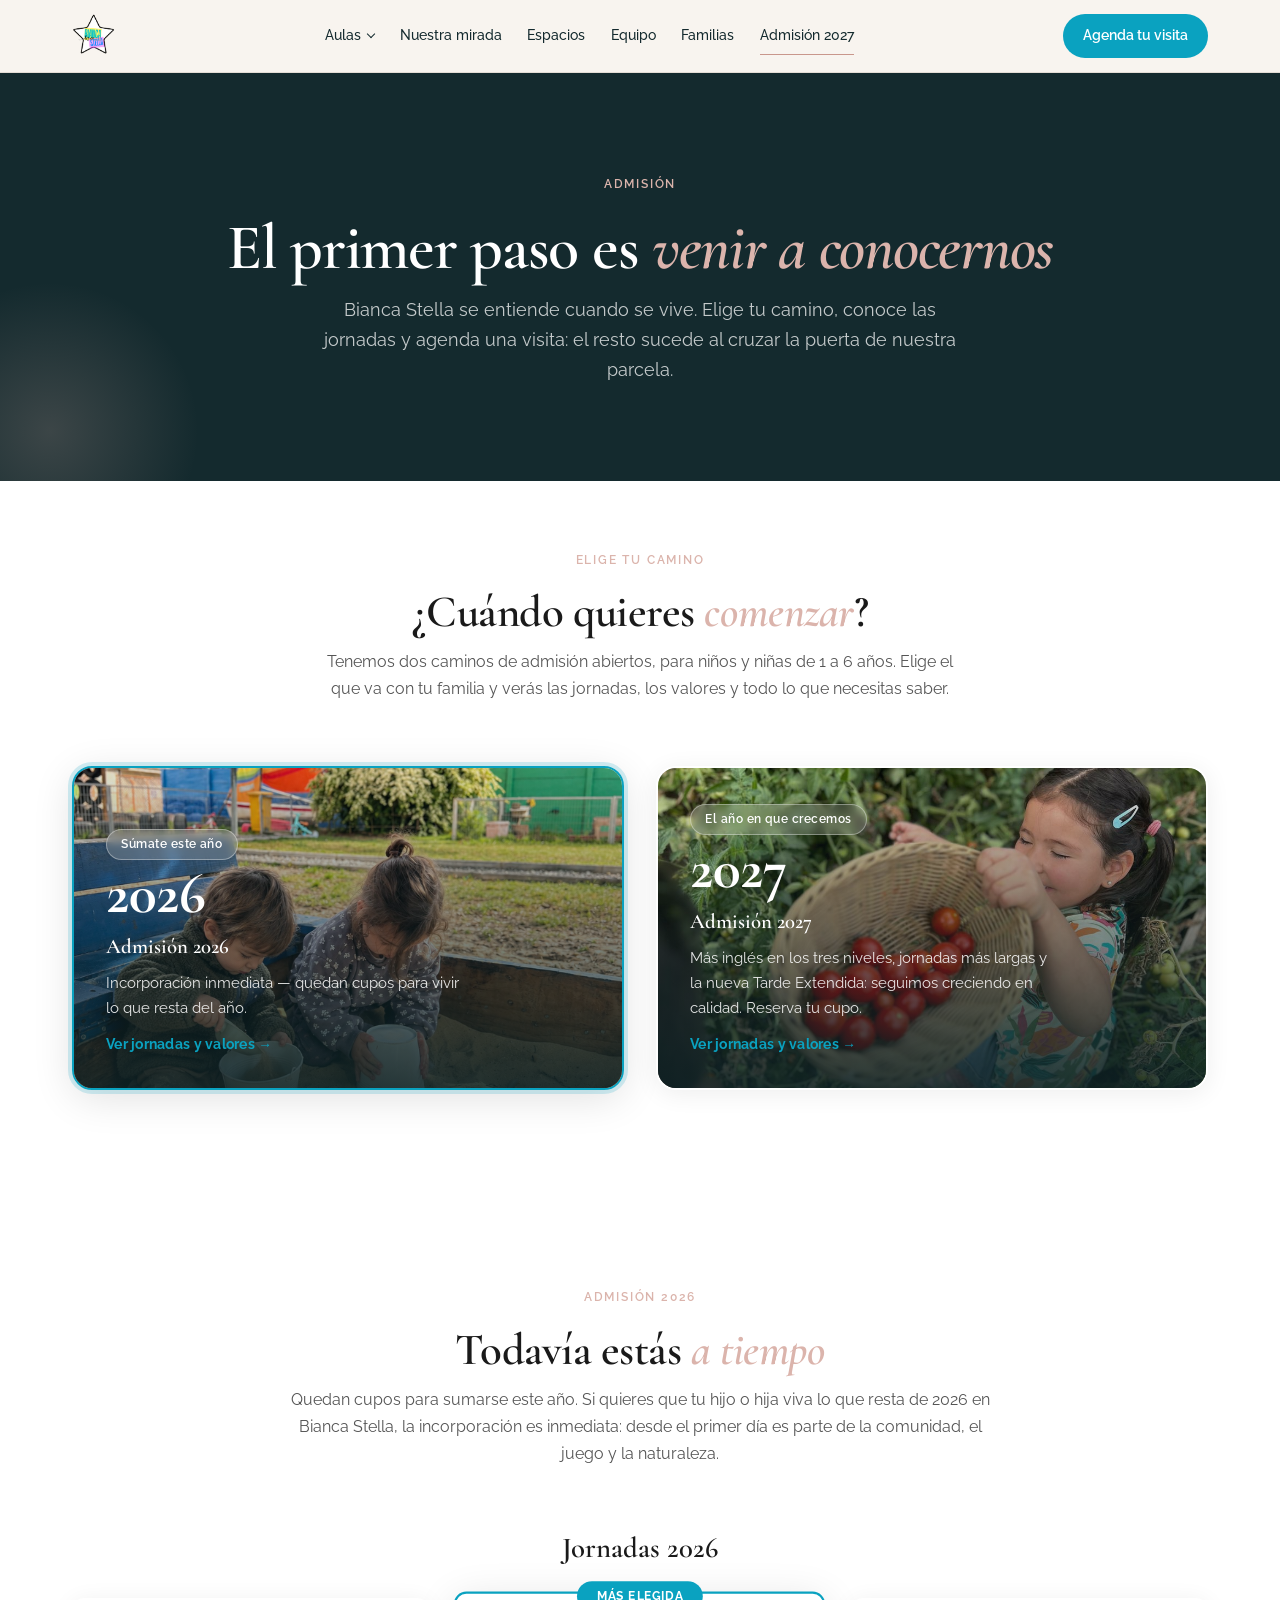
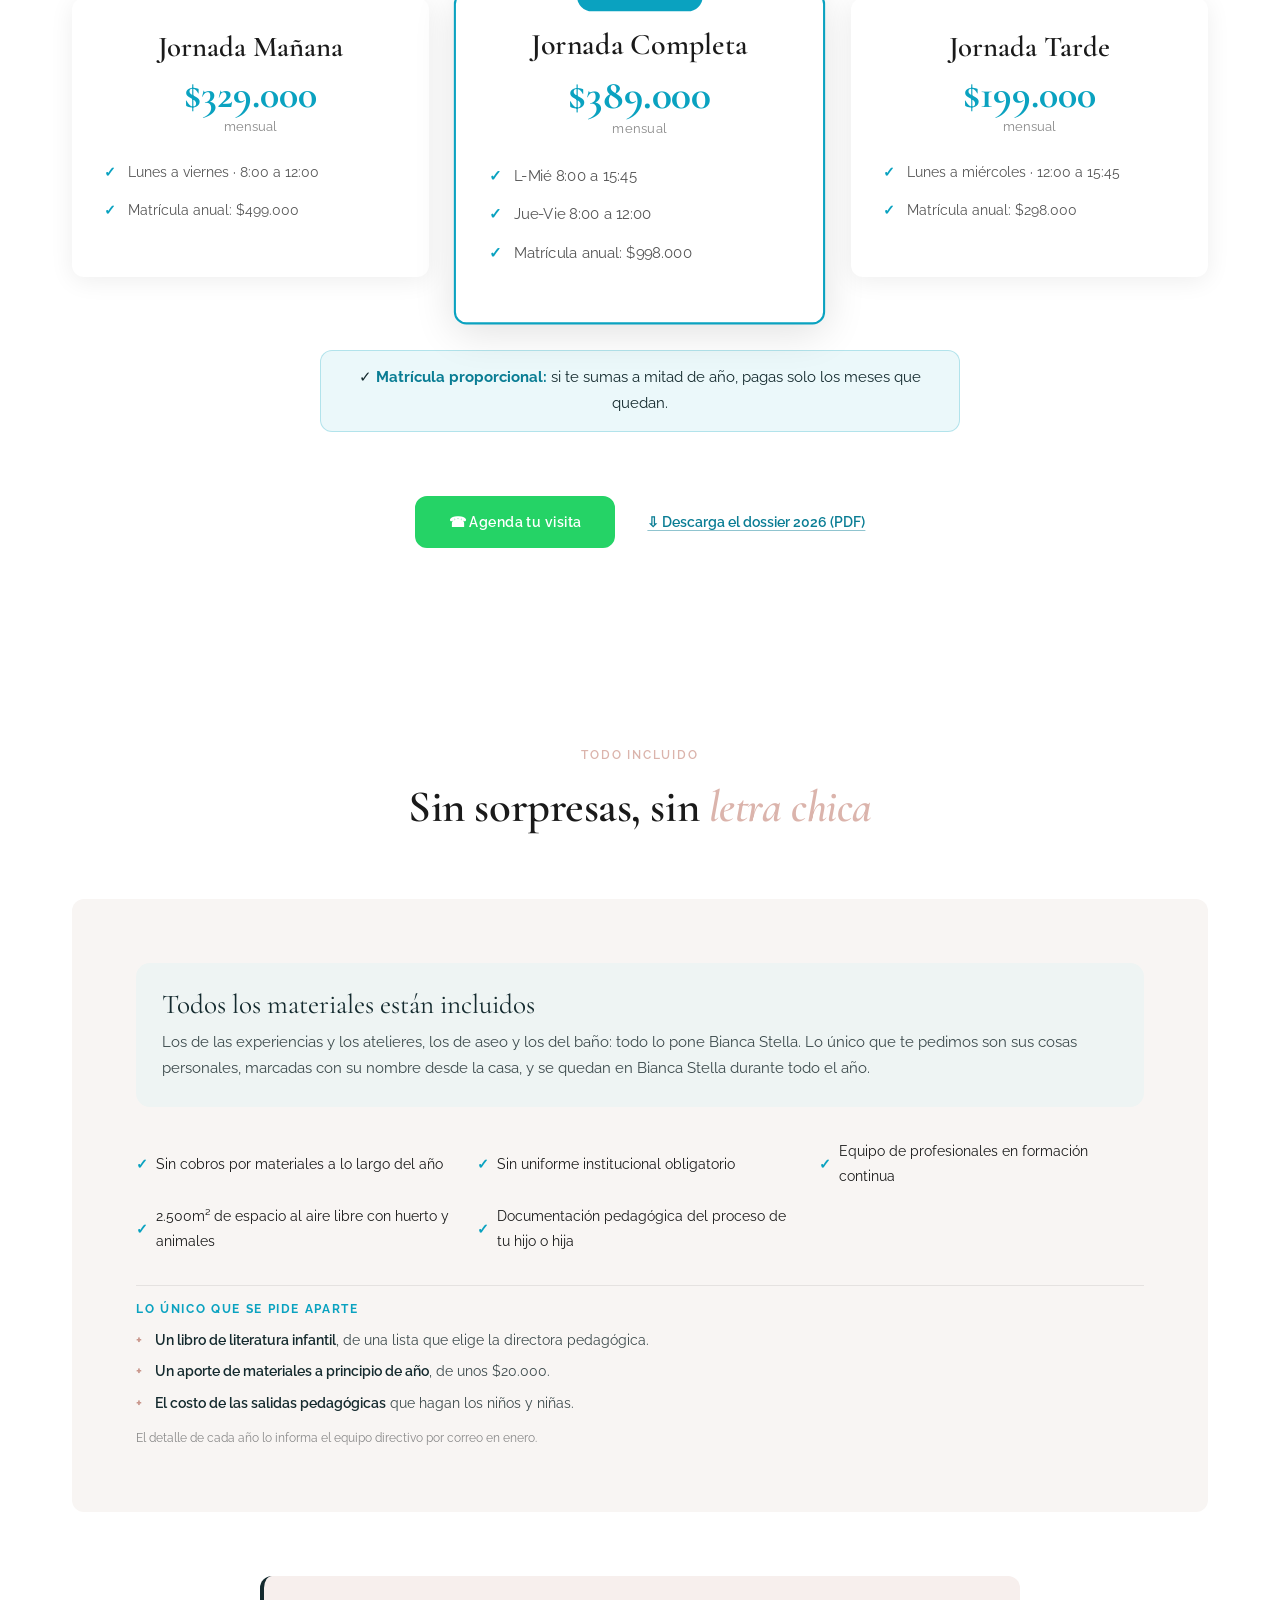
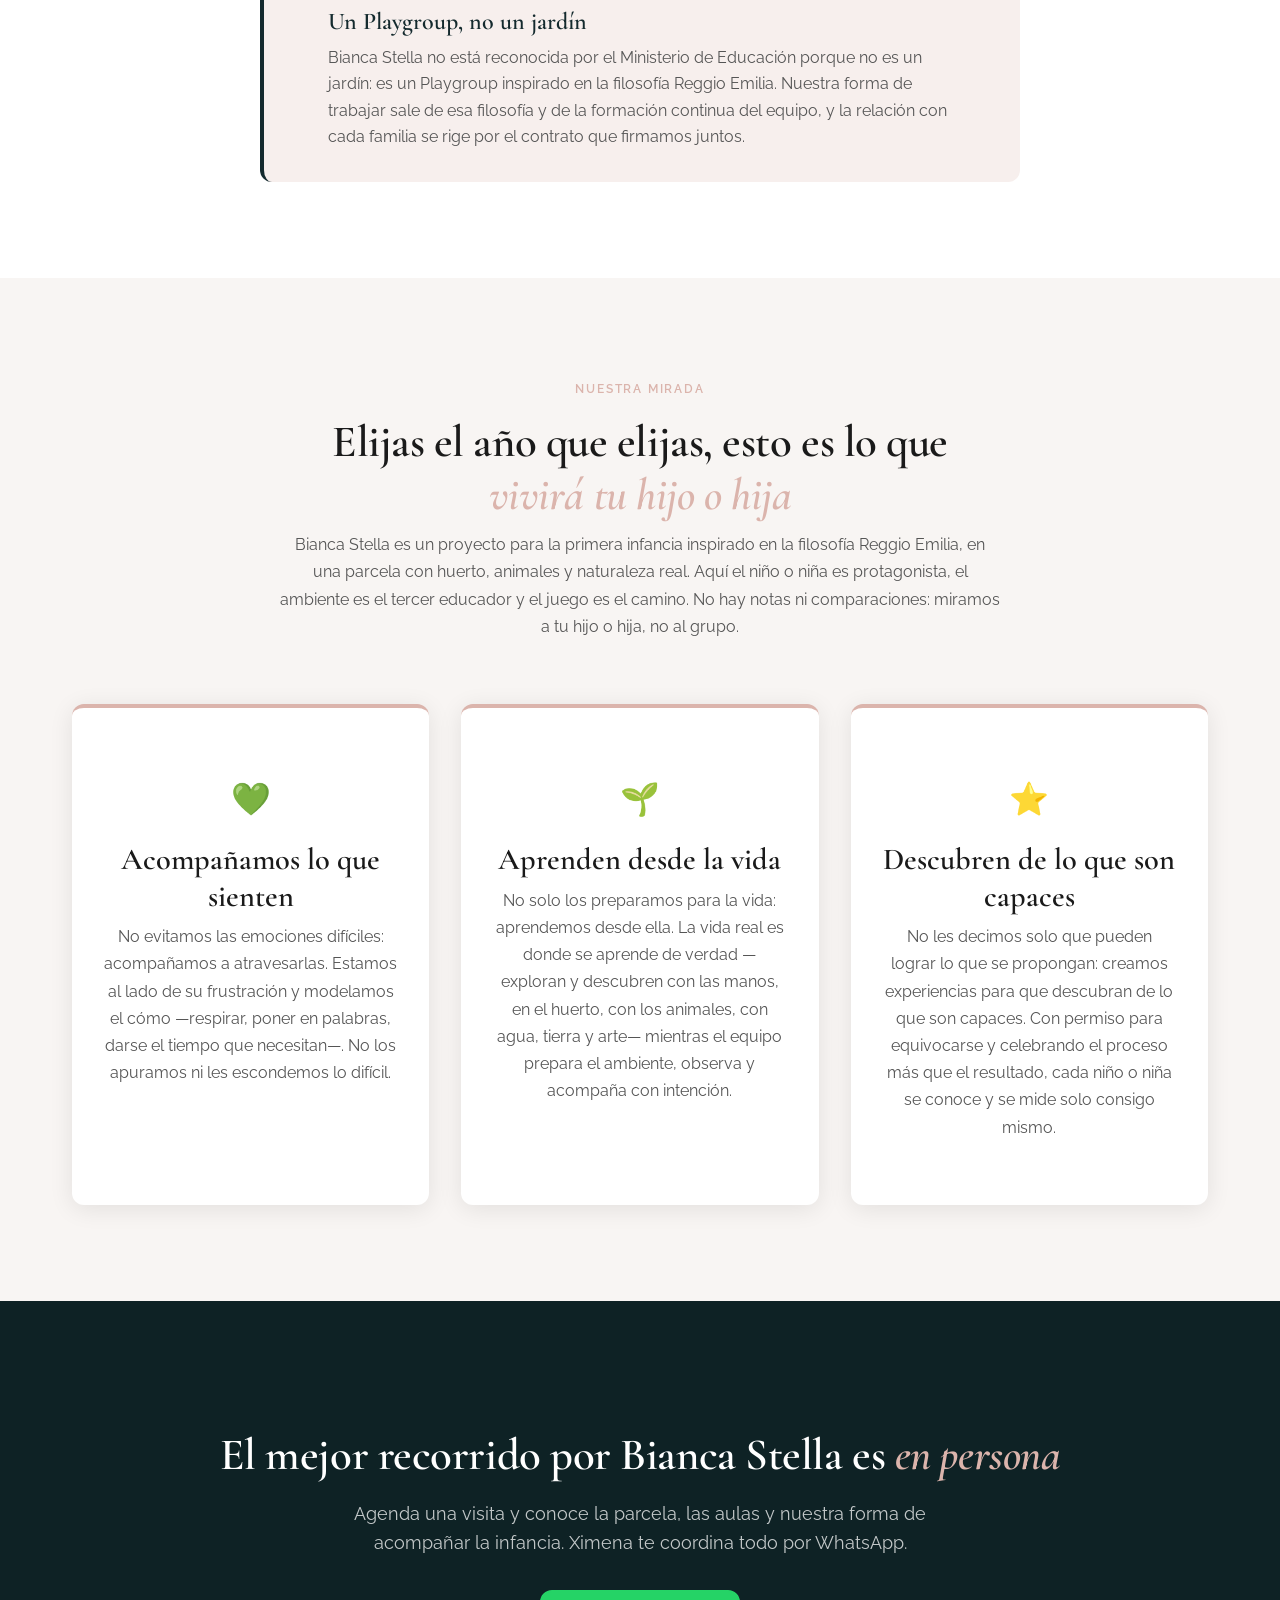
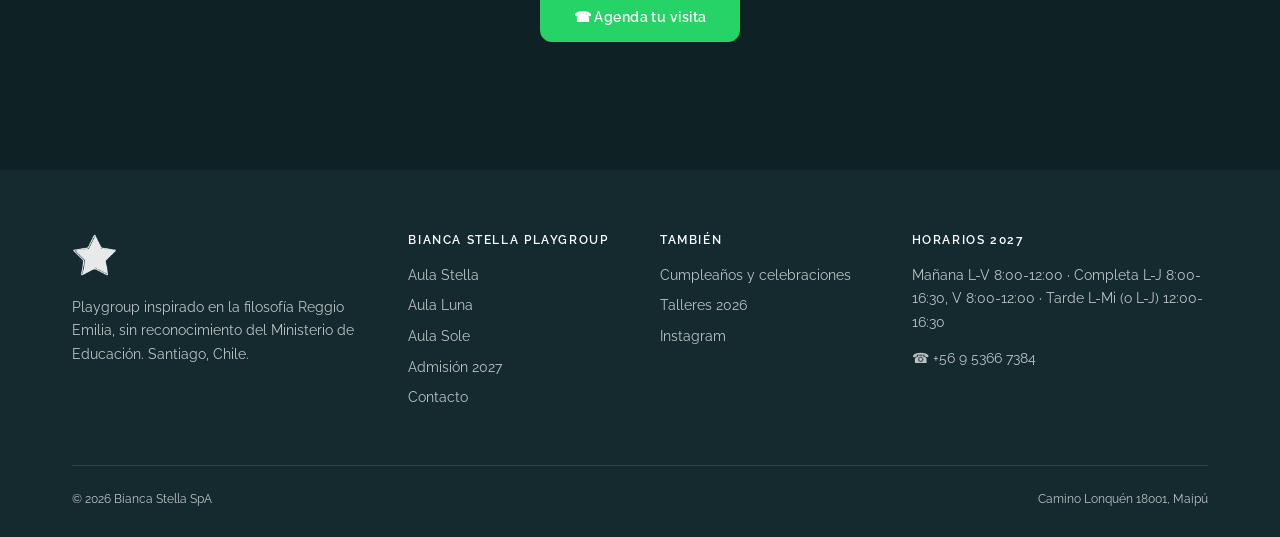
==== commit 67e99649: "Admisión: todos los materiales incluidos y lo único que se pide aparte Co-Authored-By: Claude Opus 5" ====
--- a/admision/index.html
+++ b/admision/index.html
@@ -16,7 +16,7 @@
   <link rel="preconnect" href="https://fonts.gstatic.com" crossorigin>
   <link href="https://fonts.googleapis.com/css2?family=Cormorant+Garamond:ital,wght@0,400;0,600;0,700;1,400&family=Raleway:wght@300;400;500;600;700&display=swap" rel="stylesheet">
   <link rel="stylesheet" href="../css/styles.css?v=20261103b">
-  <link rel="stylesheet" href="../css/paginas.css?v=20261103c">
+  <link rel="stylesheet" href="../css/paginas.css?v=20261114b">
   <!-- Google Tag Manager -->
   <script>(function(w,d,s,l,i){w[l]=w[l]||[];w[l].push({'gtm.start':new Date().getTime(),event:'gtm.js'});var f=d.getElementsByTagName(s)[0],j=d.createElement(s),dl=l!='dataLayer'?'&l='+l:'';j.async=true;j.src='https://www.googletagmanager.com/gtm.js?id='+i+dl;f.parentNode.insertBefore(j,f);})(window,document,'script','dataLayer','GTM-PHJHM3W');</script>
   <script type="application/ld+json">
@@ -281,15 +281,26 @@
     <span class="eyebrow anim">Todo incluido</span>
     <h2 class="anim anim-delay-1">Sin sorpresas, sin <em>letra chica</em></h2>
     <div class="included-block anim anim-delay-2" style="text-align:left;margin-top:var(--space-lg);">
+      <div class="todo-incluido">
+        <h3>Todos los materiales est&aacute;n incluidos</h3>
+        <p>Los de las experiencias y los atelieres, los de aseo y los del ba&ntilde;o: todo lo pone Bianca Stella. Lo &uacute;nico que te pedimos son sus cosas personales, marcadas con su nombre desde la casa, y se quedan en Bianca Stella durante todo el a&ntilde;o.</p>
+      </div>
       <div class="included-grid">
-        <div class="included-item">Materiales pedagógicos incluidos — sin lista de útiles</div>
+        <div class="included-item">Sin cobros por materiales a lo largo del a&ntilde;o</div>
         <div class="included-item">Sin uniforme institucional obligatorio</div>
-        <div class="included-item">Sin cobros adicionales por materiales durante el año</div>
         <div class="included-item">Equipo de profesionales en formación continua</div>
         <div class="included-item">2.500m² de espacio al aire libre con huerto y animales</div>
         <div class="included-item">Documentación pedagógica del proceso de tu hijo o hija</div>
       </div>
-      <p class="legal-note">Las familias aportan un libro para la biblioteca comunitaria. Si un año necesitamos algún otro aporte, el equipo directivo lo informa por correo en enero. Salidas pedagógicas y eventos especiales pueden tener un costo adicional.</p>
+      <div class="aparte">
+        <h4>Lo &uacute;nico que se pide aparte</h4>
+        <ul>
+          <li><strong>Un libro de literatura infantil</strong>, de una lista que elige la directora pedag&oacute;gica.</li>
+          <li><strong>Un aporte de materiales a principio de a&ntilde;o</strong>, de unos $20.000.</li>
+          <li><strong>El costo de las salidas pedag&oacute;gicas</strong> que hagan los ni&ntilde;os y ni&ntilde;as.</li>
+        </ul>
+        <p>El detalle de cada a&ntilde;o lo informa el equipo directivo por correo en enero.</p>
+      </div>
     </div>
     <div class="aviso-playgroup anim">
       <h3>Un Playgroup, no un jard&iacute;n</h3>
--- a/css/paginas.css
+++ b/css/paginas.css
@@ -167,4 +167,21 @@
 body.np-nav .page-hero{padding-top:var(--space-xl)}
 body.np-nav .aula-top{padding-top:var(--space-lg)}
 /* Equipo: la foto grupal es horizontal, se muestra entera */
-.ph-foto img[src*="equipo-2026"]{aspect-ratio:4/3}
+.ph-foto img[src*="equipo-2026"]{aspect-ratio:auto;height:auto}  /* el corte lo eligió Dani: se muestra tal cual */
+/* Equipo: Dani sube, pegada a la cabecera (mismo fondo crema) */
+.ph:has(+ #fundadora){padding-bottom:clamp(20px,2.5vw,32px)}
+.ph + #fundadora{padding-top:clamp(12px,1.5vw,20px)}
+.ph-foto picture{display:block}
+
+/* Admisión: todo incluido + lo único que se pide aparte */
+.todo-incluido{background:#eef4f3;border-radius:14px;padding:clamp(18px,3vw,26px)}
+.todo-incluido h3{font-size:clamp(1.35rem,2.4vw,1.7rem);color:#142a2e;font-weight:400}
+.todo-incluido p{margin-top:.5rem;font-size:.95rem;color:#3c4a4c}
+.aparte{margin-top:var(--space-md);padding-top:var(--space-sm);border-top:1px solid rgba(0,0,0,.08)}
+.aparte h4{font-family:'Raleway',sans-serif;font-size:.74rem;letter-spacing:.14em;text-transform:uppercase;color:#0AA2C0;font-weight:700}
+.aparte ul{list-style:none;margin:.7rem 0 0;padding:0;display:grid;gap:.45rem}
+.aparte li{position:relative;padding-left:1.2rem;font-size:.9rem;color:#3c4a4c}
+.aparte li::before{content:'+';position:absolute;left:0;color:#c9978c;font-weight:700}
+.aparte li strong{color:#142a2e;font-weight:600}
+.aparte p{margin-top:.7rem;font-size:.78rem;color:var(--text-muted)}
+@media (max-width:600px){.included-block{padding:18px 16px}}
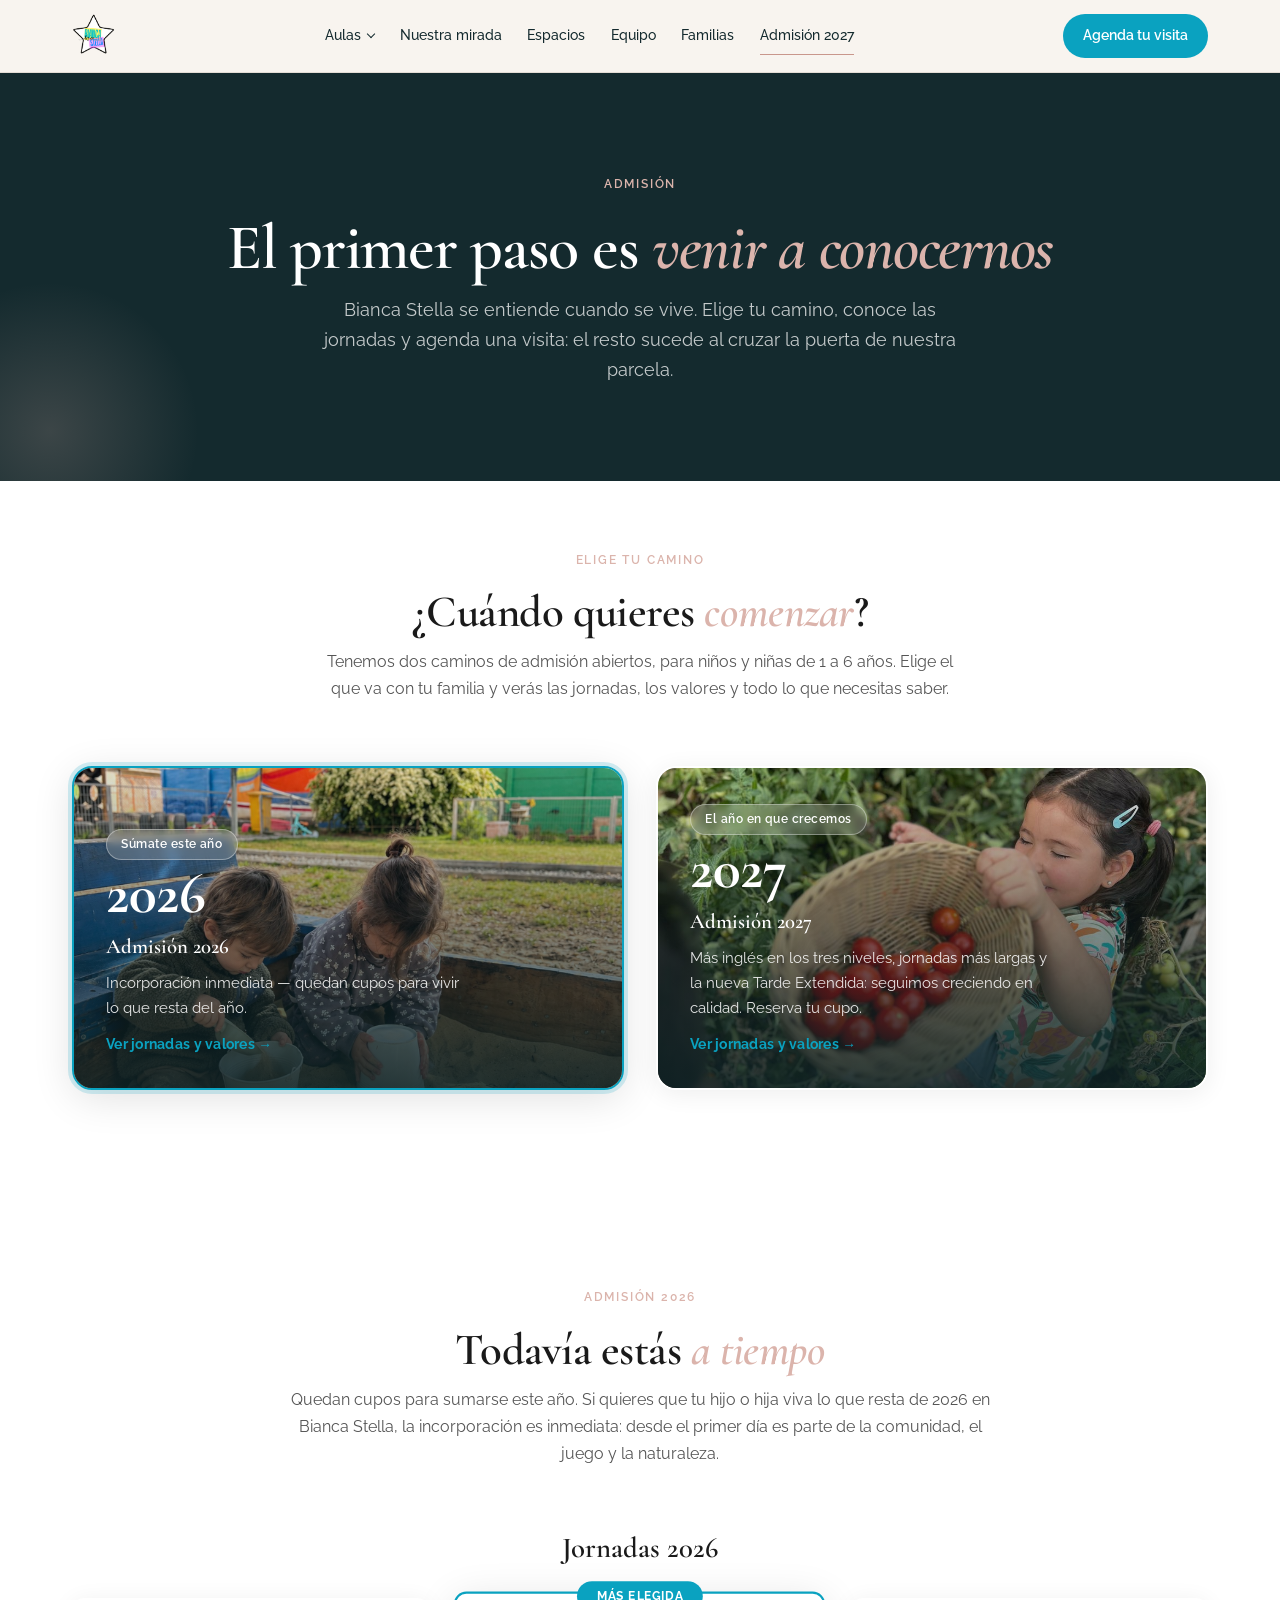
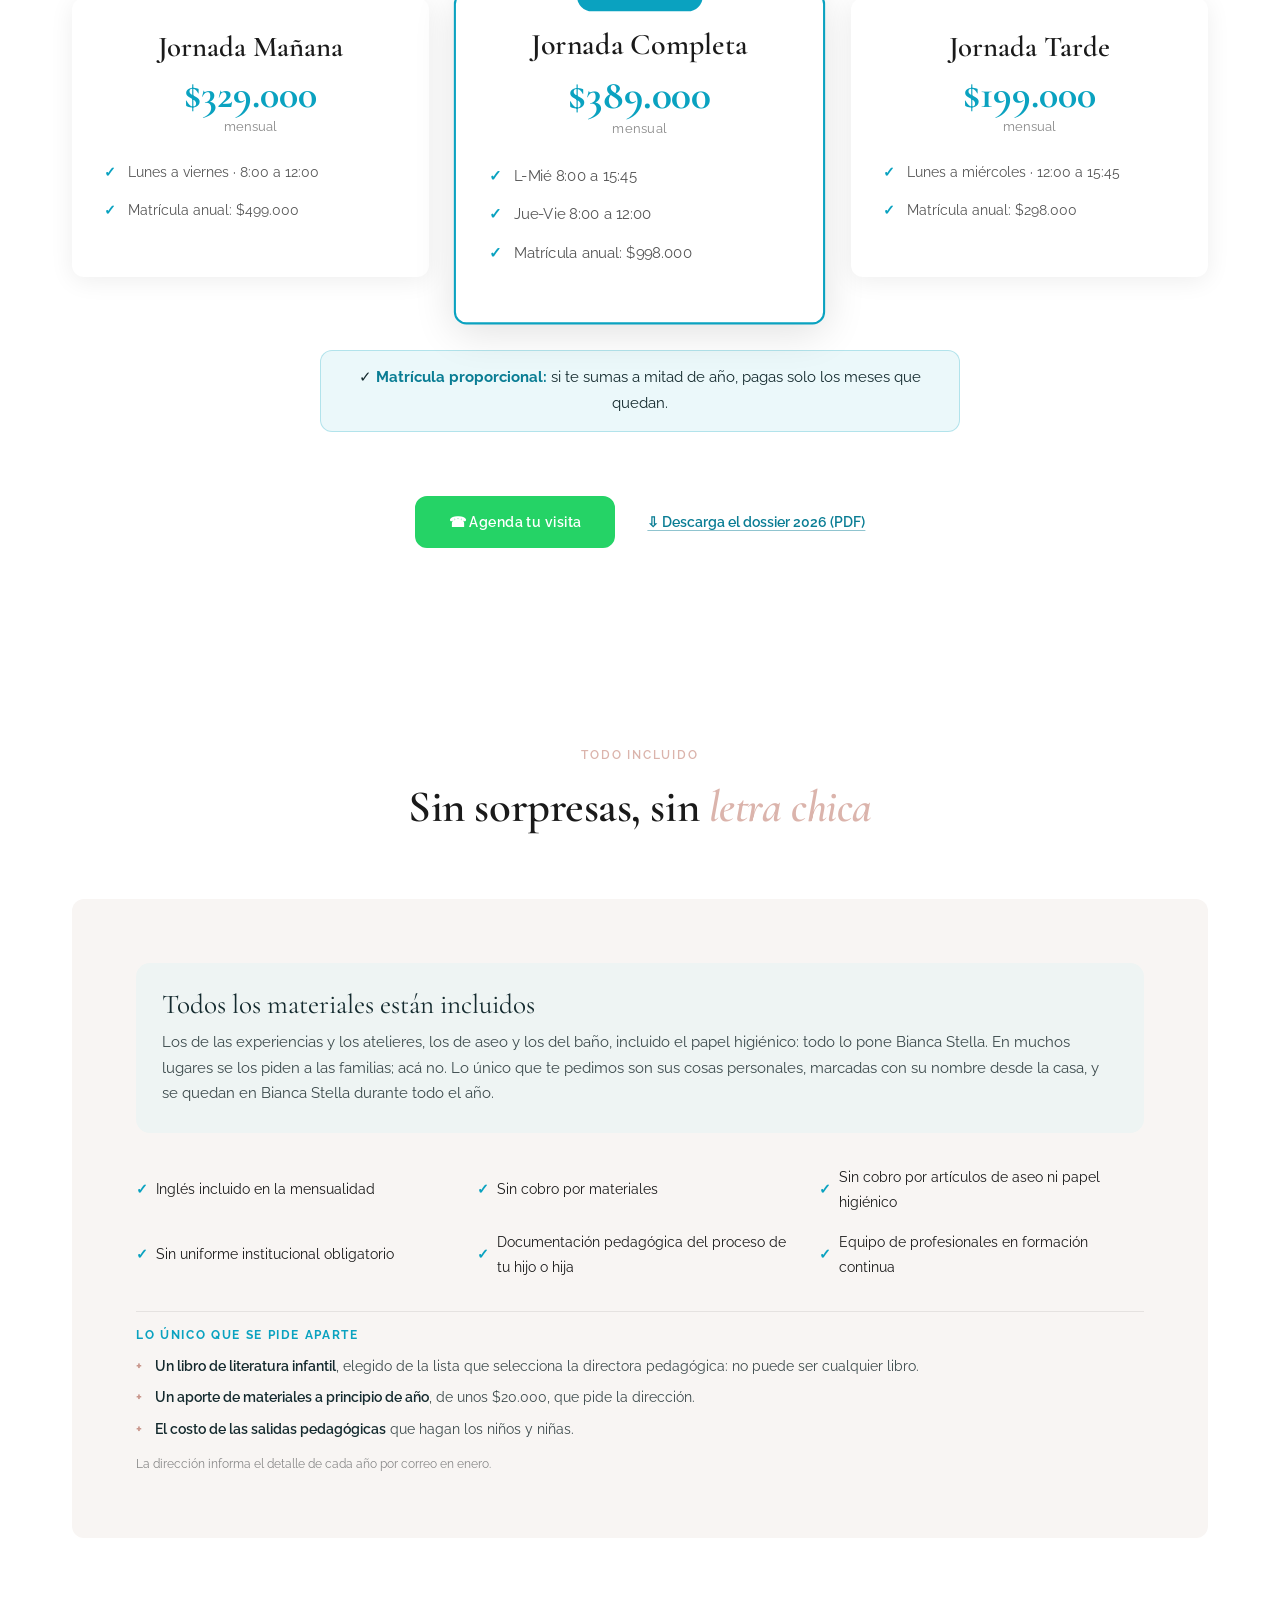
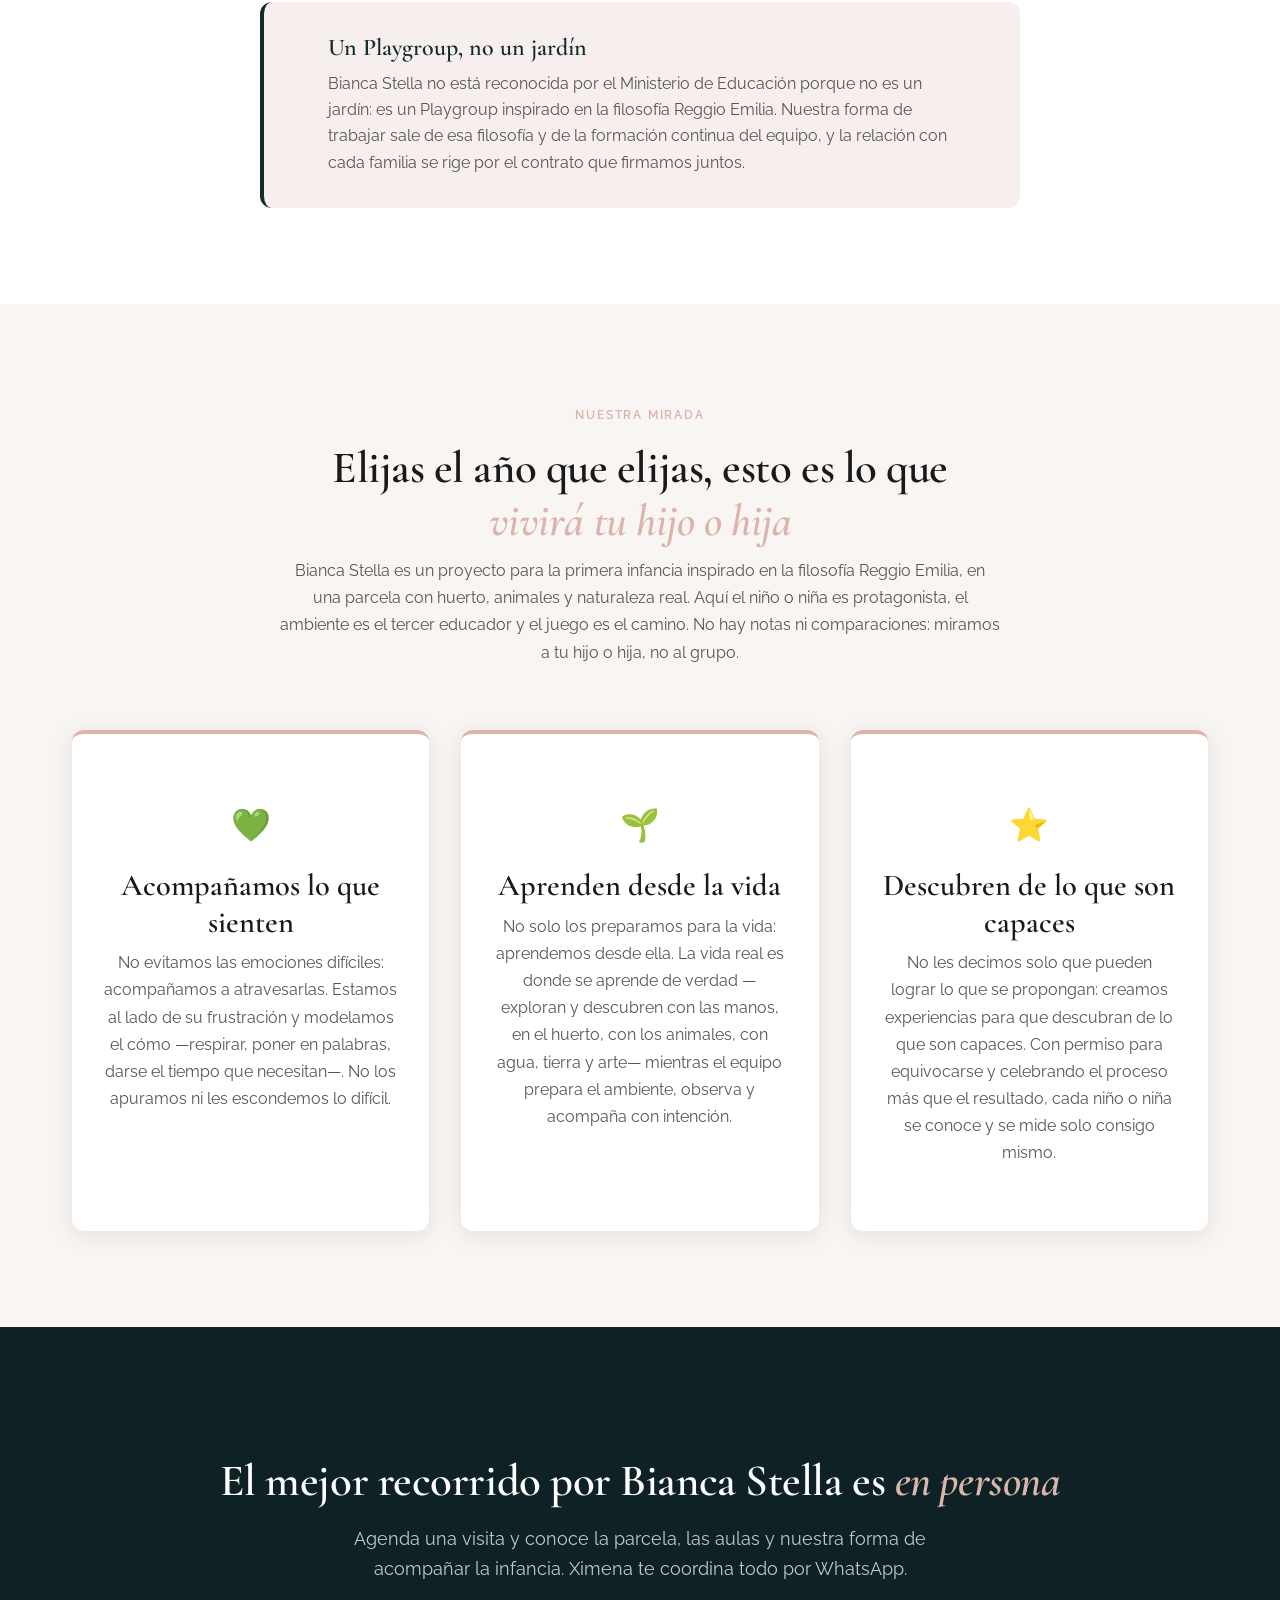
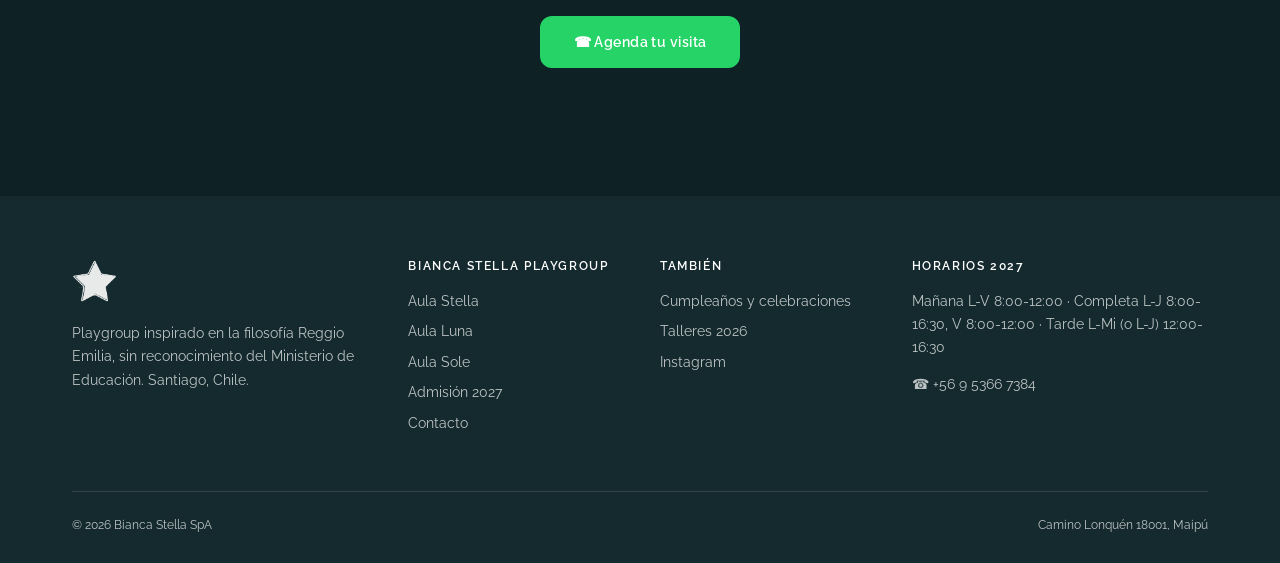
==== commit 49ad1132: "Admisión: inglés incluido, sin cobro por aseo ni papel higiénico; libro de la lista y aporte que pid" ====
--- a/admision/index.html
+++ b/admision/index.html
@@ -283,23 +283,24 @@
     <div class="included-block anim anim-delay-2" style="text-align:left;margin-top:var(--space-lg);">
       <div class="todo-incluido">
         <h3>Todos los materiales est&aacute;n incluidos</h3>
-        <p>Los de las experiencias y los atelieres, los de aseo y los del ba&ntilde;o: todo lo pone Bianca Stella. Lo &uacute;nico que te pedimos son sus cosas personales, marcadas con su nombre desde la casa, y se quedan en Bianca Stella durante todo el a&ntilde;o.</p>
+        <p>Los de las experiencias y los atelieres, los de aseo y los del ba&ntilde;o, incluido el papel higi&eacute;nico: todo lo pone Bianca Stella. En muchos lugares se los piden a las familias; ac&aacute; no. Lo &uacute;nico que te pedimos son sus cosas personales, marcadas con su nombre desde la casa, y se quedan en Bianca Stella durante todo el a&ntilde;o.</p>
       </div>
       <div class="included-grid">
-        <div class="included-item">Sin cobros por materiales a lo largo del a&ntilde;o</div>
+        <div class="included-item">Ingl&eacute;s incluido en la mensualidad</div>
+        <div class="included-item">Sin cobro por materiales</div>
+        <div class="included-item">Sin cobro por art&iacute;culos de aseo ni papel higi&eacute;nico</div>
         <div class="included-item">Sin uniforme institucional obligatorio</div>
+        <div class="included-item">Documentación pedagógica del proceso de tu hijo o hija</div>
         <div class="included-item">Equipo de profesionales en formación continua</div>
-        <div class="included-item">2.500m² de espacio al aire libre con huerto y animales</div>
-        <div class="included-item">Documentación pedagógica del proceso de tu hijo o hija</div>
       </div>
       <div class="aparte">
         <h4>Lo &uacute;nico que se pide aparte</h4>
         <ul>
-          <li><strong>Un libro de literatura infantil</strong>, de una lista que elige la directora pedag&oacute;gica.</li>
-          <li><strong>Un aporte de materiales a principio de a&ntilde;o</strong>, de unos $20.000.</li>
+          <li><strong>Un libro de literatura infantil</strong>, elegido de la lista que selecciona la directora pedag&oacute;gica: no puede ser cualquier libro.</li>
+          <li><strong>Un aporte de materiales a principio de a&ntilde;o</strong>, de unos $20.000, que pide la direcci&oacute;n.</li>
           <li><strong>El costo de las salidas pedag&oacute;gicas</strong> que hagan los ni&ntilde;os y ni&ntilde;as.</li>
         </ul>
-        <p>El detalle de cada a&ntilde;o lo informa el equipo directivo por correo en enero.</p>
+        <p>La direcci&oacute;n informa el detalle de cada a&ntilde;o por correo en enero.</p>
       </div>
     </div>
     <div class="aviso-playgroup anim">
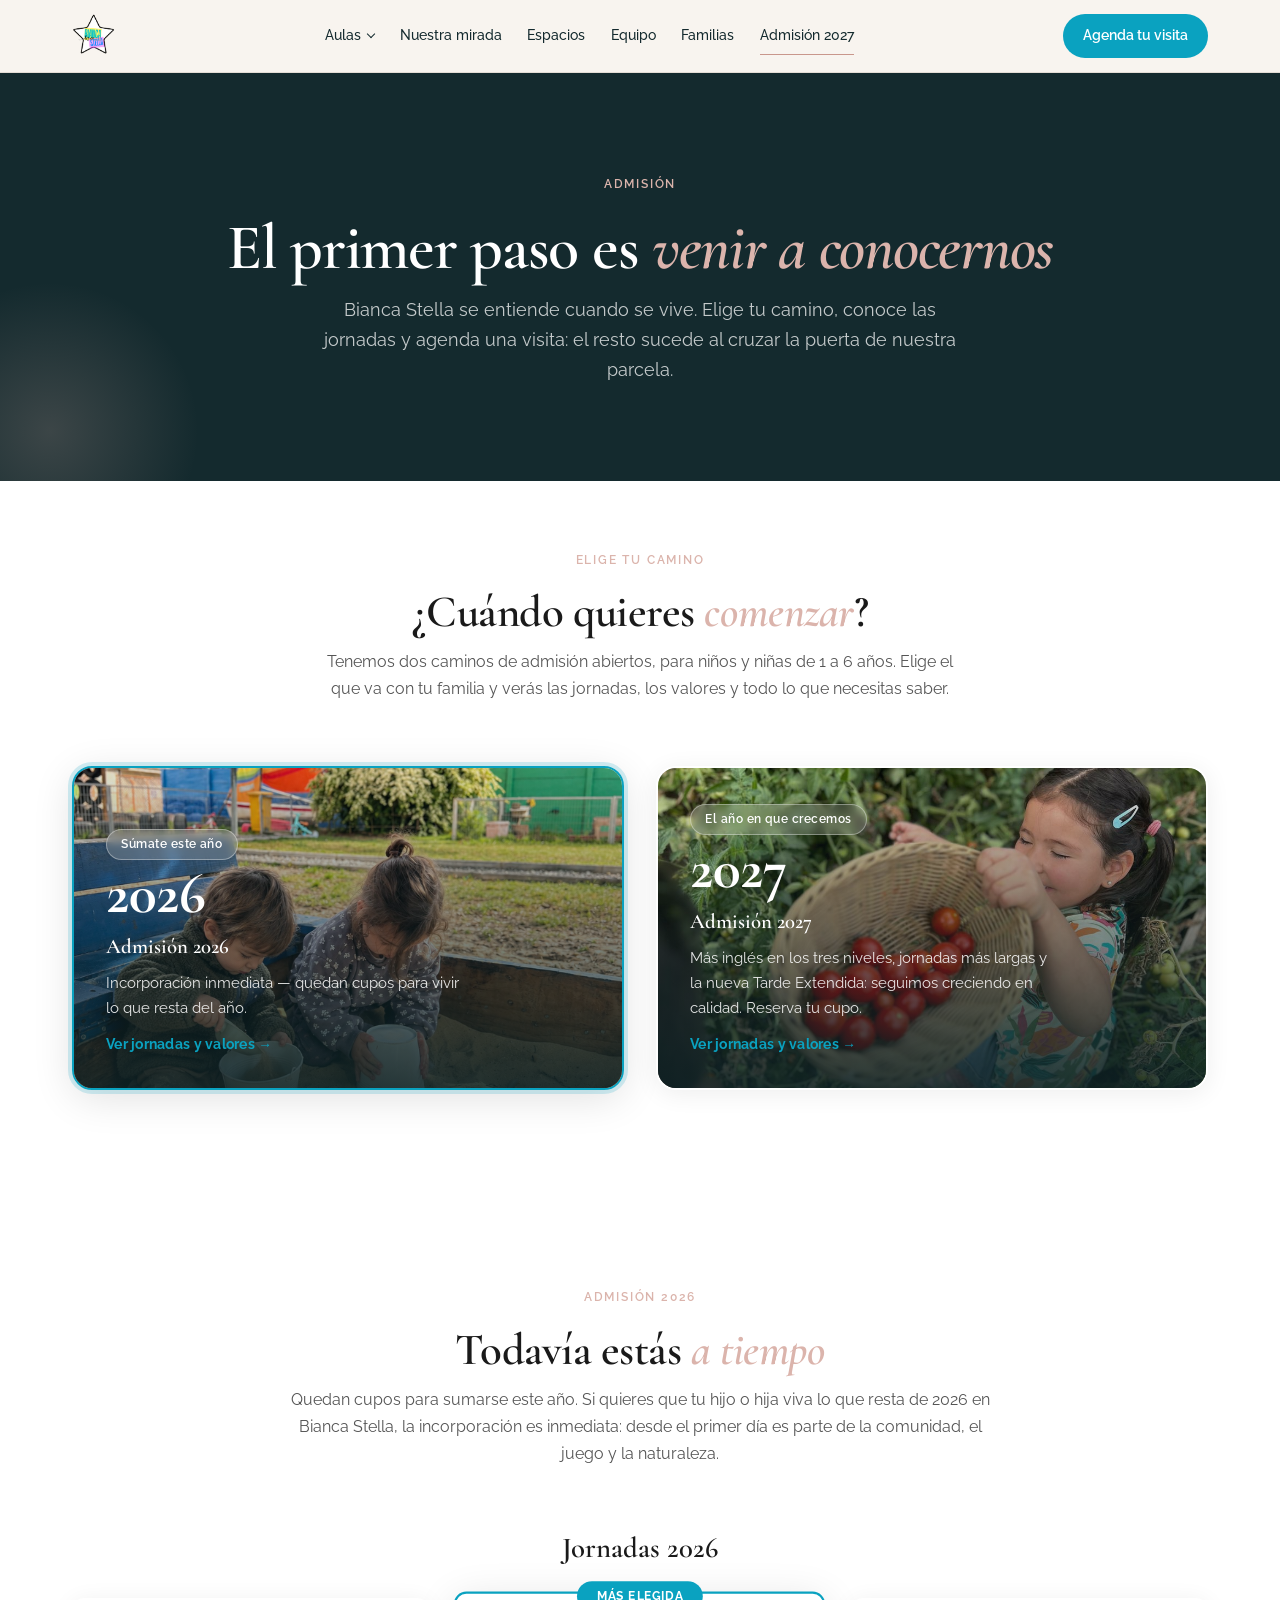
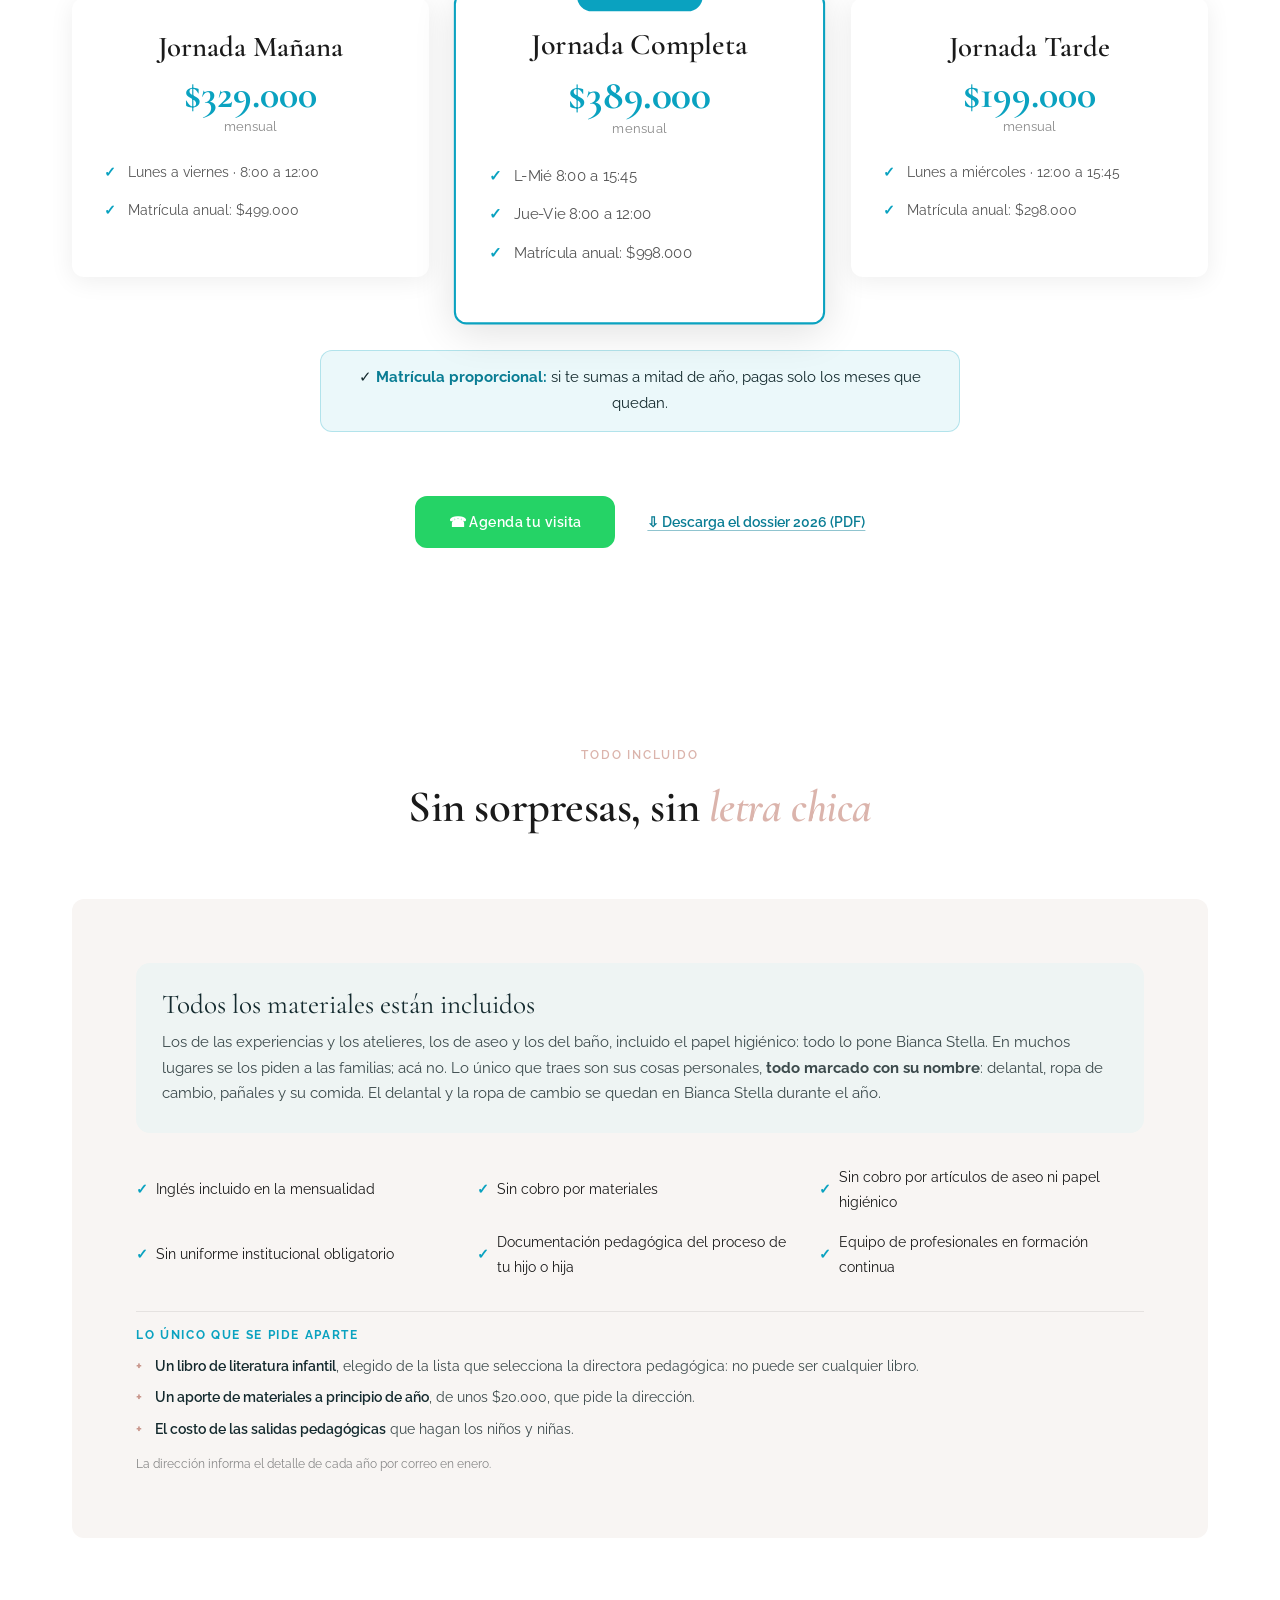
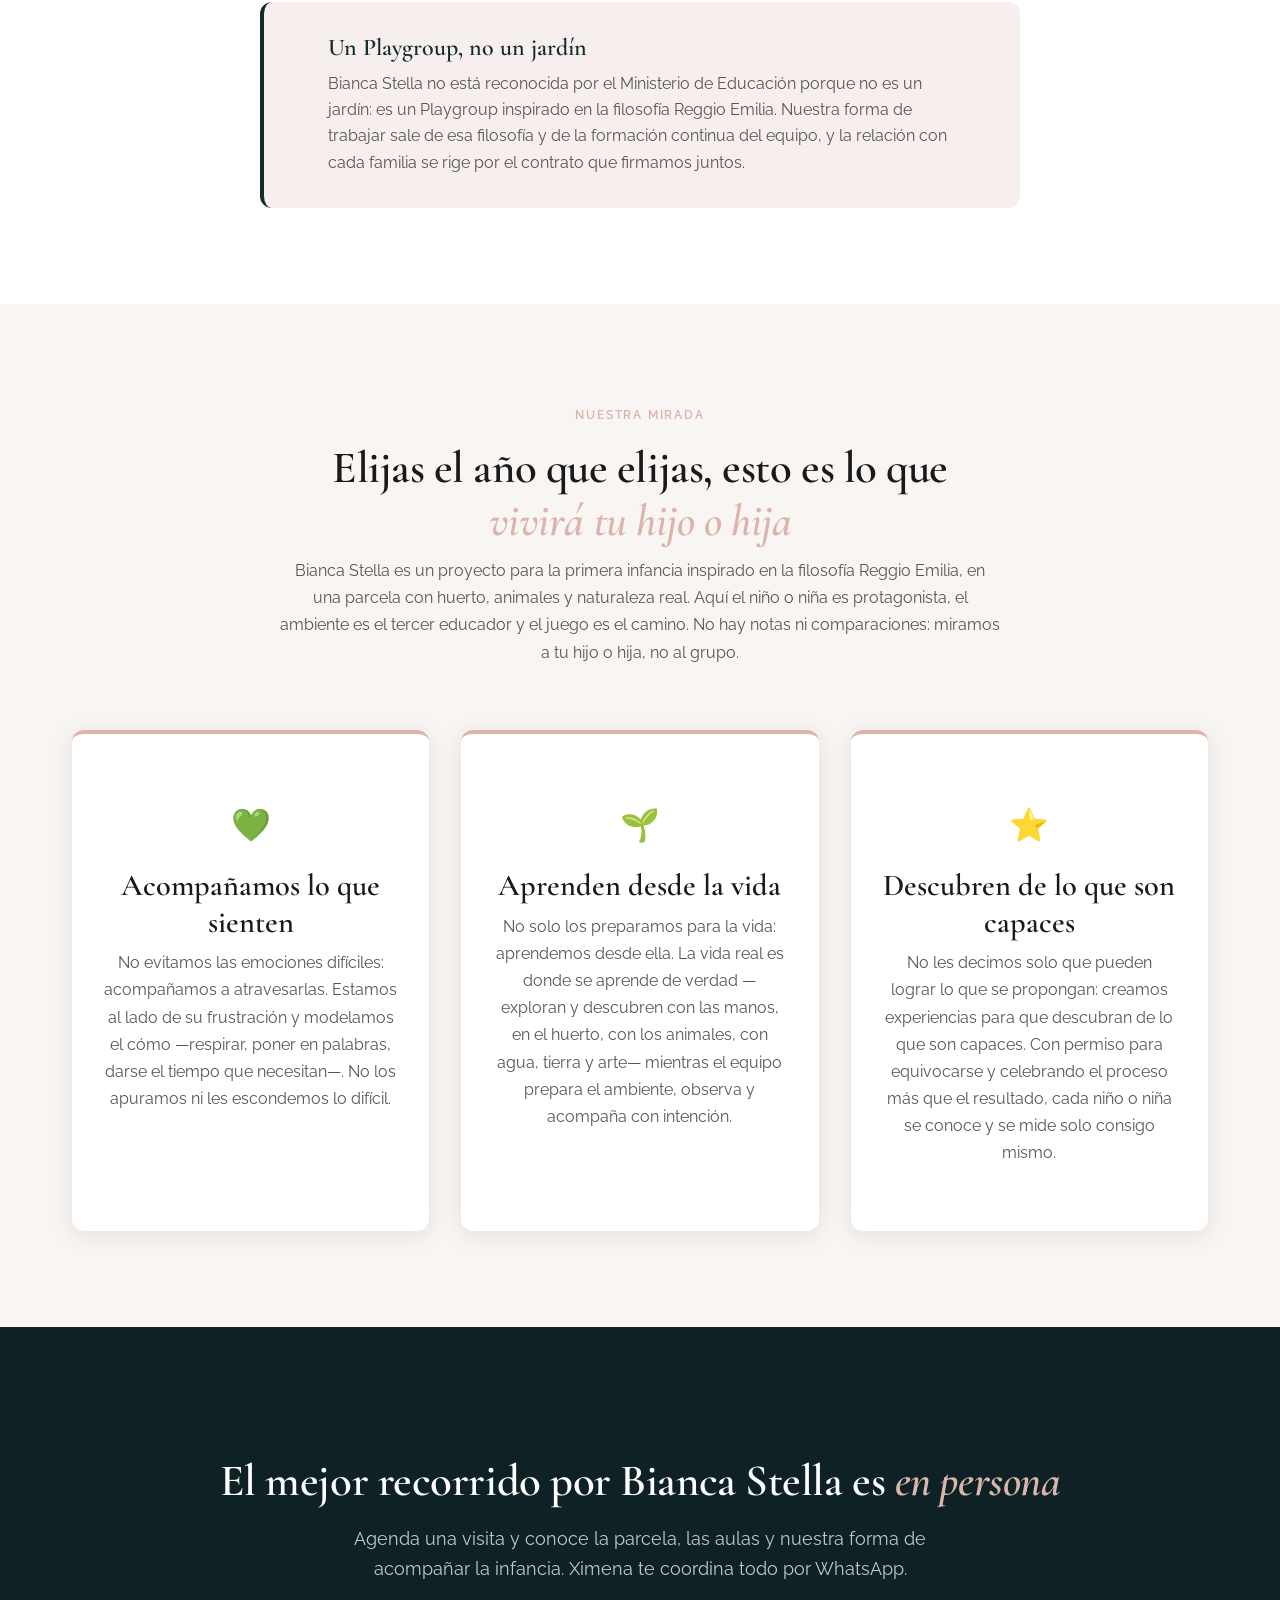
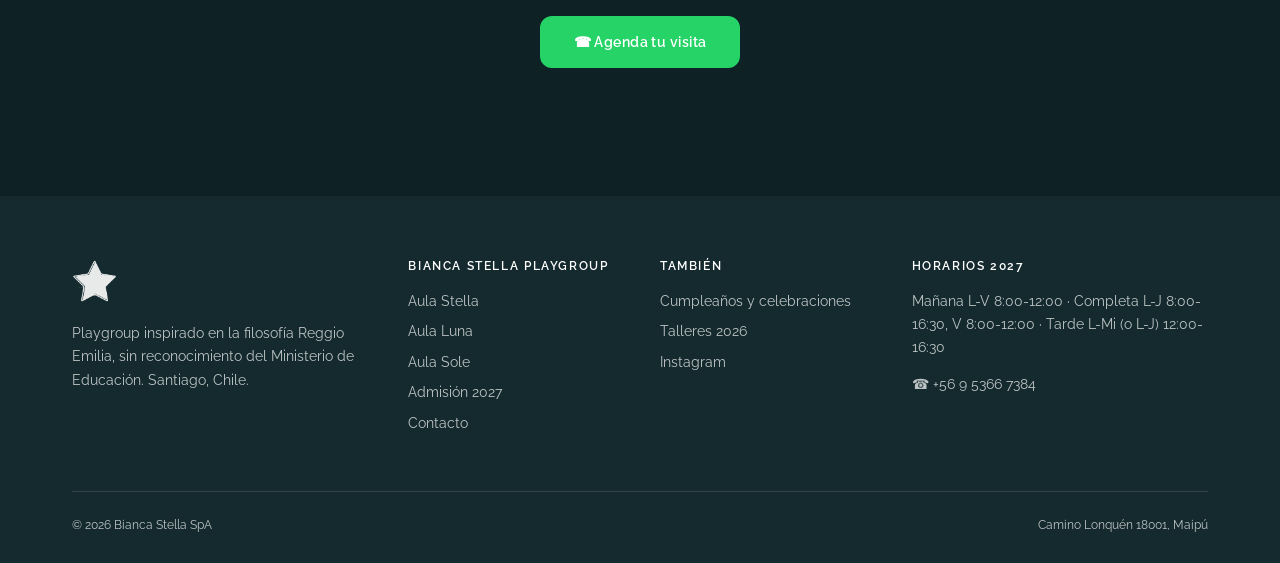
==== commit e0c9b5d6: "Admisión: cosas personales marcadas (delantal, ropa de cambio, pañales, comida) Co-Authored-By: Clau" ====
--- a/admision/index.html
+++ b/admision/index.html
@@ -283,7 +283,7 @@
     <div class="included-block anim anim-delay-2" style="text-align:left;margin-top:var(--space-lg);">
       <div class="todo-incluido">
         <h3>Todos los materiales est&aacute;n incluidos</h3>
-        <p>Los de las experiencias y los atelieres, los de aseo y los del ba&ntilde;o, incluido el papel higi&eacute;nico: todo lo pone Bianca Stella. En muchos lugares se los piden a las familias; ac&aacute; no. Lo &uacute;nico que te pedimos son sus cosas personales, marcadas con su nombre desde la casa, y se quedan en Bianca Stella durante todo el a&ntilde;o.</p>
+        <p>Los de las experiencias y los atelieres, los de aseo y los del ba&ntilde;o, incluido el papel higi&eacute;nico: todo lo pone Bianca Stella. En muchos lugares se los piden a las familias; ac&aacute; no. Lo &uacute;nico que traes son sus cosas personales, <strong>todo marcado con su nombre</strong>: delantal, ropa de cambio, pa&ntilde;ales y su comida. El delantal y la ropa de cambio se quedan en Bianca Stella durante el a&ntilde;o.</p>
       </div>
       <div class="included-grid">
         <div class="included-item">Ingl&eacute;s incluido en la mensualidad</div>
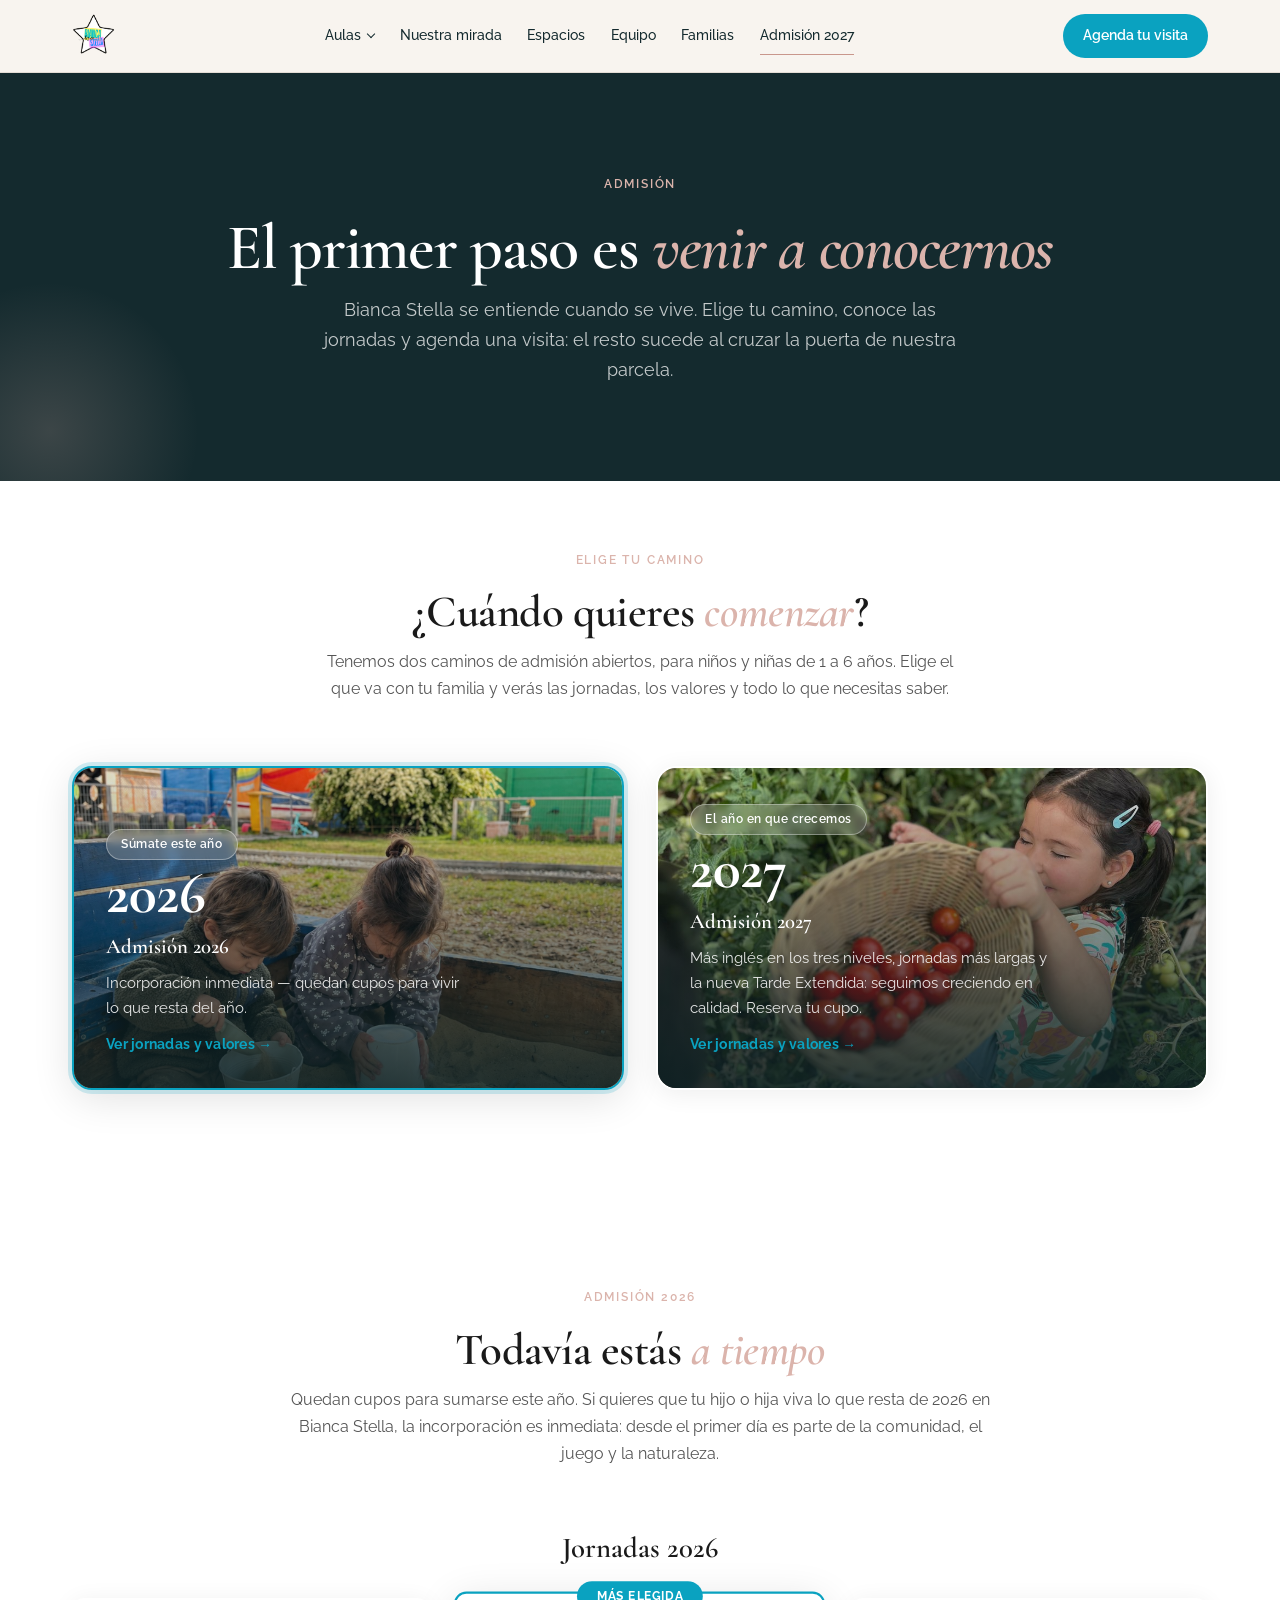
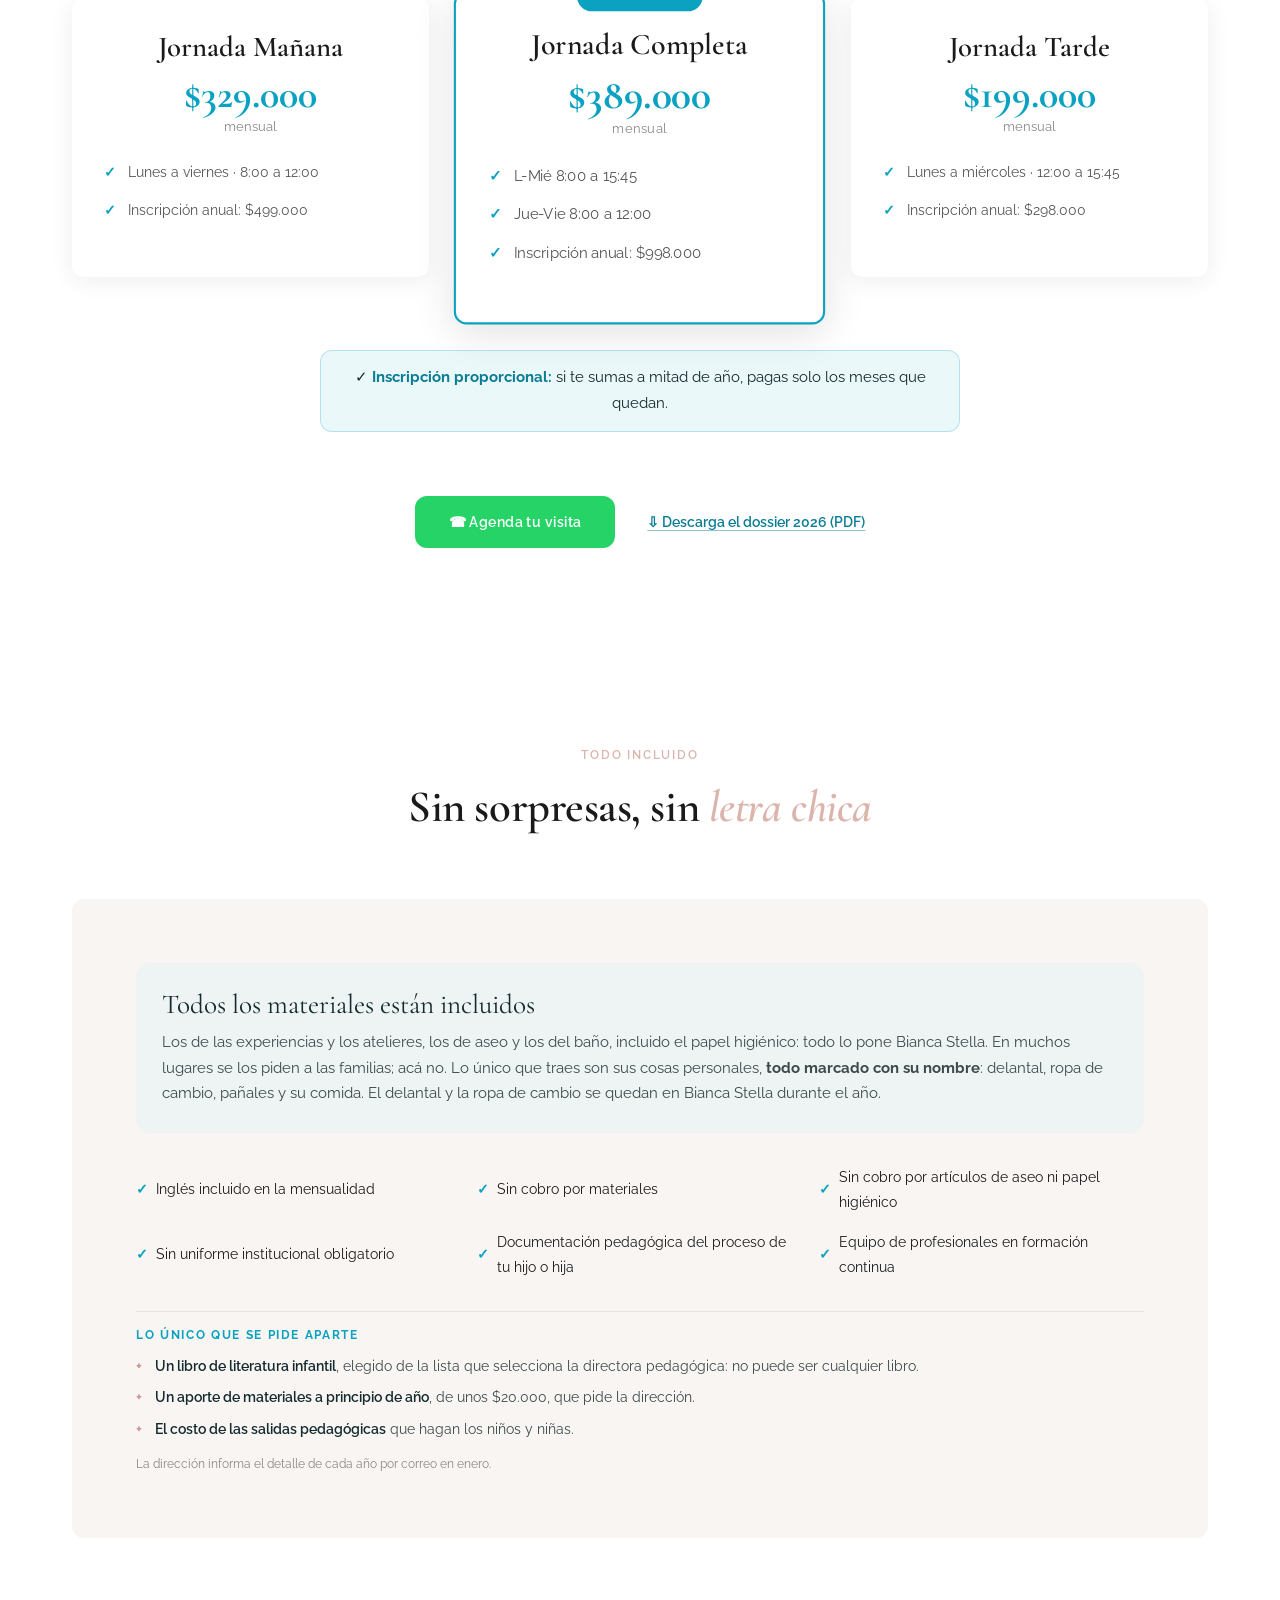
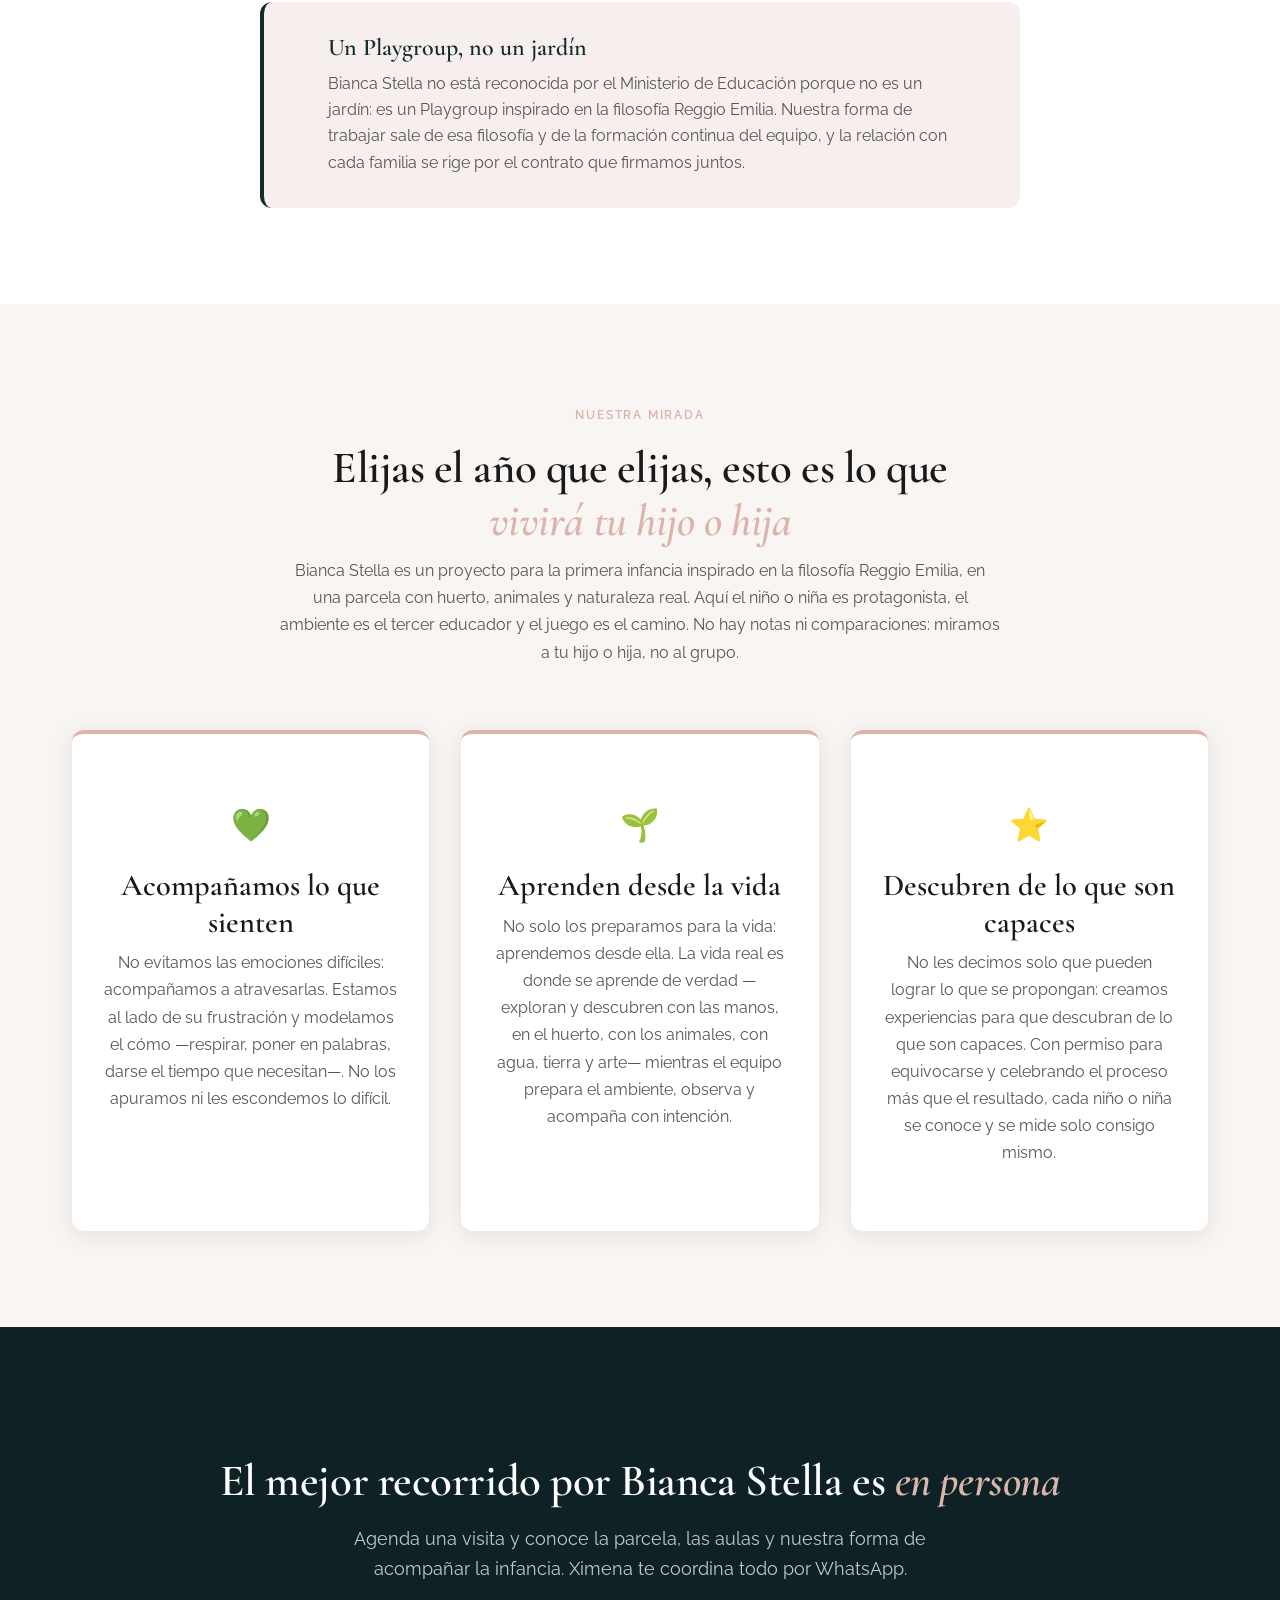
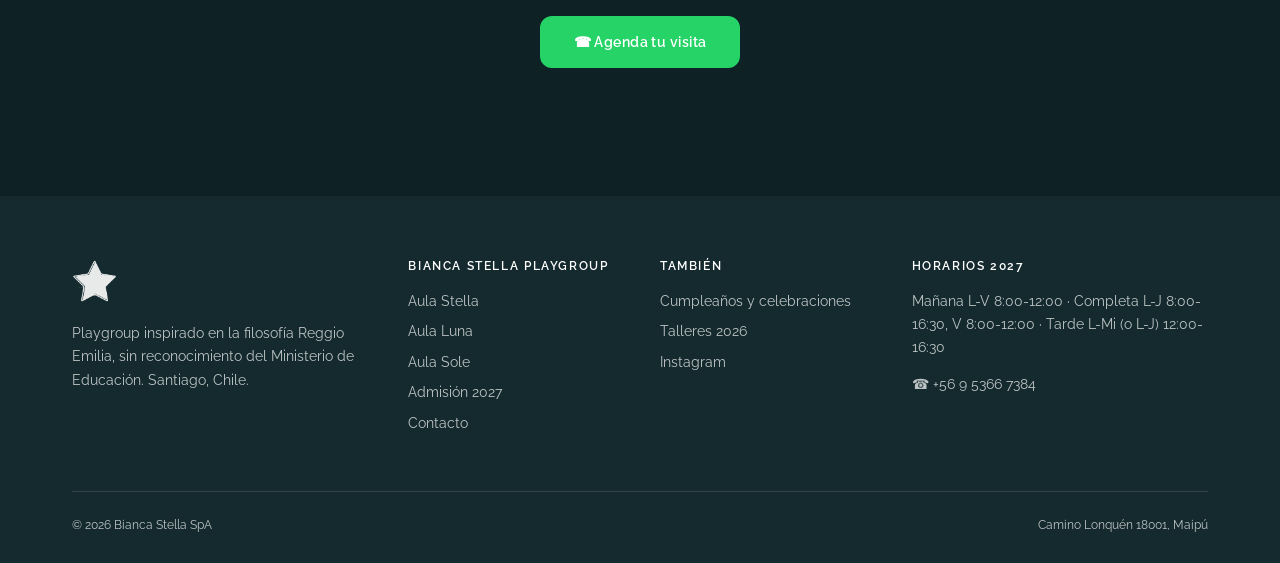
==== commit 05a41e45: "Admisión y dossiers: "Inscripción" en vez de "Matrícula" (Dani, 17/11) Co-Authored-By: Claude Opus 5" ====
--- a/admision/index.html
+++ b/admision/index.html
@@ -131,7 +131,7 @@
         <div class="price-period">mensual</div>
         <ul class="pricing-features">
           <li>Lunes a viernes · 8:00 a 12:00</li>
-          <li>Matrícula anual: $499.000</li>
+          <li>Inscripción anual: $499.000</li>
         </ul>
       </div>
       <div class="pricing-card featured">
@@ -142,7 +142,7 @@
         <ul class="pricing-features">
           <li>L-Mié 8:00 a 15:45</li>
           <li>Jue-Vie 8:00 a 12:00</li>
-          <li>Matrícula anual: $998.000</li>
+          <li>Inscripción anual: $998.000</li>
         </ul>
       </div>
       <div class="pricing-card">
@@ -151,12 +151,12 @@
         <div class="price-period">mensual</div>
         <ul class="pricing-features">
           <li>Lunes a miércoles · 12:00 a 15:45</li>
-          <li>Matrícula anual: $298.000</li>
-        </ul>
-      </div>
-    </div>
-
-    <p class="offer-note">&#10003; <strong>Matrícula proporcional:</strong> si te sumas a mitad de año, pagas solo los meses que quedan.</p>
+          <li>Inscripción anual: $298.000</li>
+        </ul>
+      </div>
+    </div>
+
+    <p class="offer-note">&#10003; <strong>Inscripción proporcional:</strong> si te sumas a mitad de año, pagas solo los meses que quedan.</p>
 
     <div class="panel-cta">
       <a href="https://wa.me/56953667384?text=Hola!%20Me%20interesa%20la%20Admisi%C3%B3n%202026%20de%20Bianca%20Stella%20y%20quiero%20agendar%20una%20visita." class="btn btn-wa" data-wa-source="admision-2026" target="_blank" rel="noopener">&#9742; Agenda tu visita</a>
@@ -221,7 +221,7 @@
         <div class="price-period">mensual</div>
         <ul class="pricing-features">
           <li>Lunes a viernes · 8:00 a 12:00</li>
-          <li>Matrícula anual: $525.000</li>
+          <li>Inscripción anual: $525.000</li>
         </ul>
       </div>
       <div class="pricing-card">
@@ -230,7 +230,7 @@
         <div class="price-period">mensual</div>
         <ul class="pricing-features">
           <li>Lunes a miércoles · 12:00 a 16:30</li>
-          <li>Matrícula anual: $349.000</li>
+          <li>Inscripción anual: $349.000</li>
         </ul>
       </div>
       <div class="pricing-card">
@@ -241,7 +241,7 @@
         <ul class="pricing-features">
           <li>Lunes a jueves · 12:00 a 16:30</li>
           <li>Suma la tarde del jueves</li>
-          <li>Matrícula anual: $349.000</li>
+          <li>Inscripción anual: $349.000</li>
         </ul>
       </div>
       <div class="pricing-card featured">
@@ -253,12 +253,12 @@
         <ul class="pricing-features">
           <li>L-Jue 8:00 a 16:30</li>
           <li>Viernes 8:00 a 12:00</li>
-          <li>Matrícula anual: $998.000</li>
-        </ul>
-      </div>
-    </div>
-    <p class="offer-note">&#10003; <strong>Facilidades de pago para la matrícula:</strong> puedes pagarla en cuotas — conversemos la opción que mejor te acomode en tu visita.</p>
-    <p class="pricing-note">Segundo hijo o hija: 50% de descuento en la matrícula.</p>
+          <li>Inscripción anual: $998.000</li>
+        </ul>
+      </div>
+    </div>
+    <p class="offer-note">&#10003; <strong>Facilidades de pago para la inscripción:</strong> puedes pagarla en cuotas. Conversemos la opción que mejor te acomode en tu visita.</p>
+    <p class="pricing-note">Segundo hijo o hija: 50% de descuento en la inscripción.</p>
 
     <div class="panel-cta">
       <a href="https://wa.me/56953667384?text=Hola!%20Me%20interesa%20la%20Admisi%C3%B3n%202027%20de%20Bianca%20Stella%20y%20quiero%20agendar%20una%20visita." class="btn btn-wa" data-wa-source="admision-2027" target="_blank" rel="noopener">&#9742; Agenda tu visita</a>
--- a/css/styles.css
+++ b/css/styles.css
@@ -2027,7 +2027,7 @@
   border-radius: var(--radius-sm);
 }
 
-/* Notas de oferta (matrícula proporcional / facilidades de pago) */
+/* Notas de oferta (inscripción proporcional / facilidades de pago) */
 .offer-note {
   max-width: 640px;
   margin: var(--space-md) auto 0;
